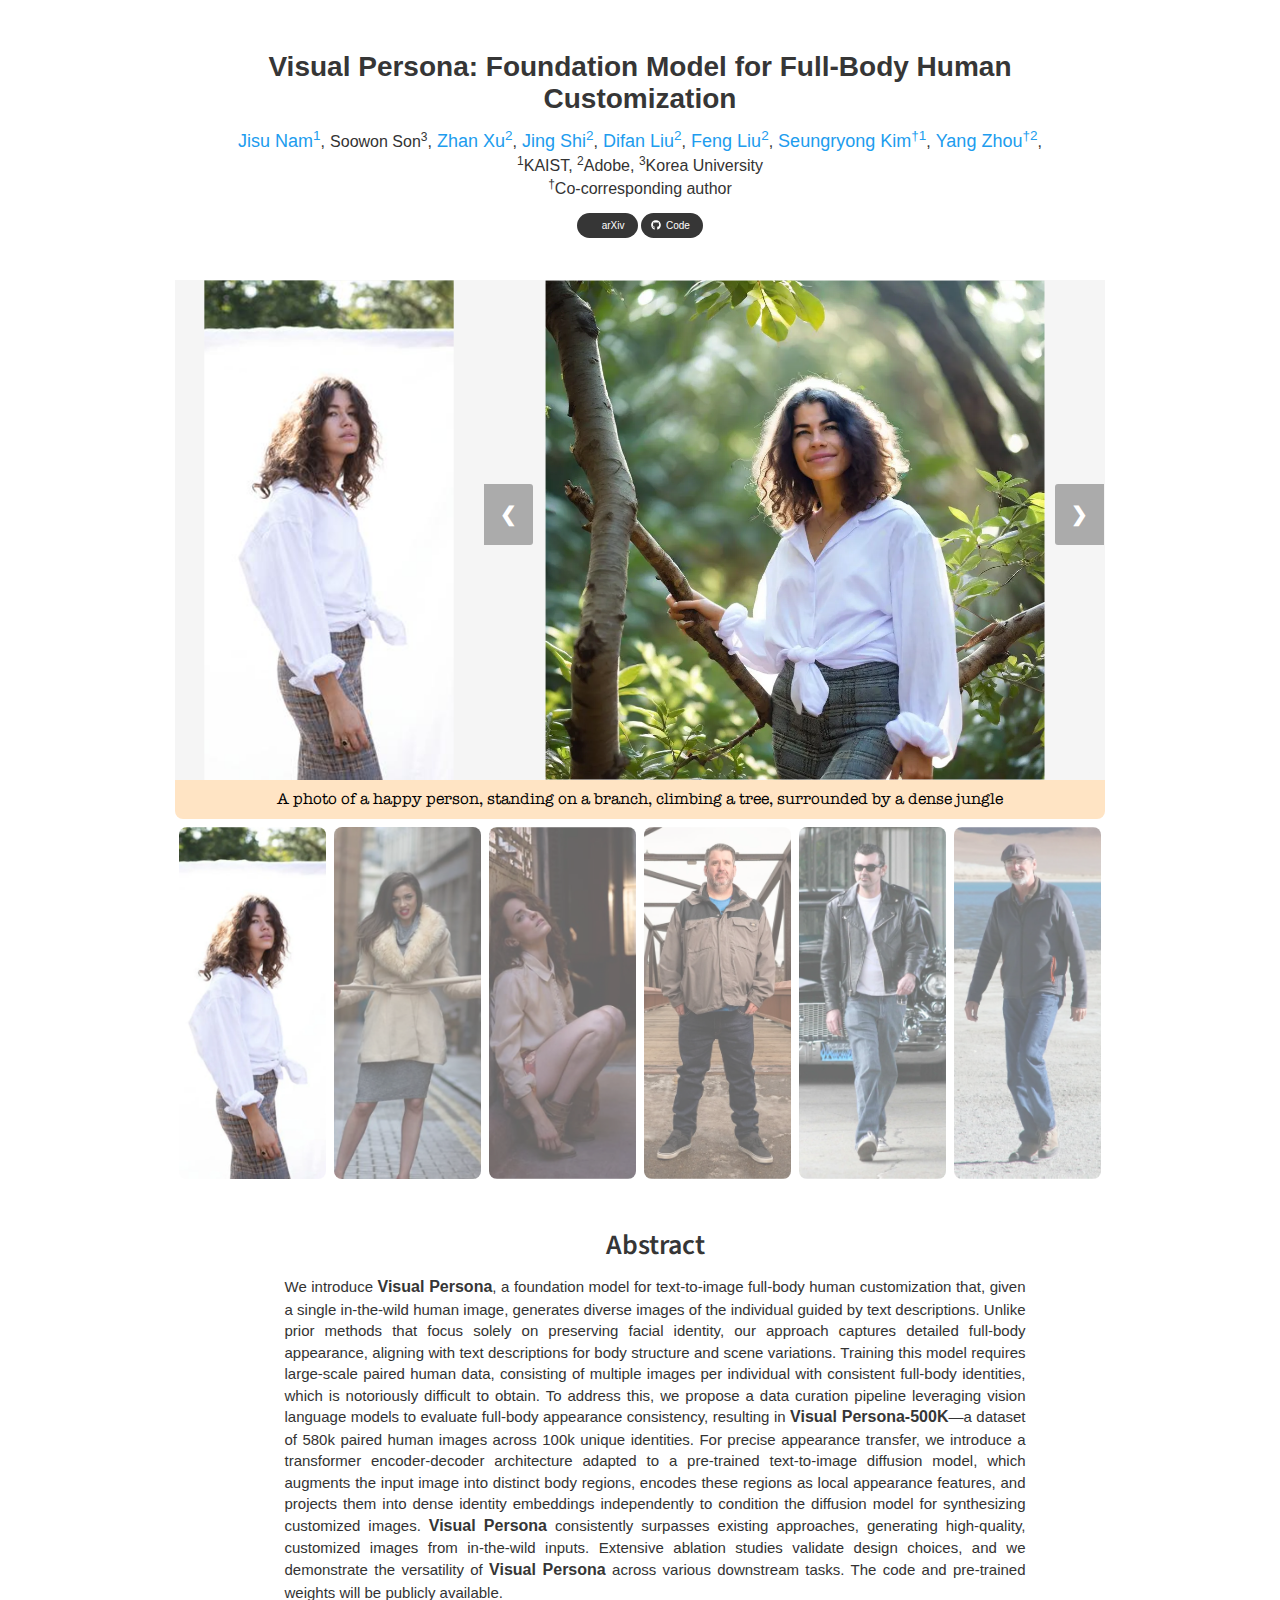
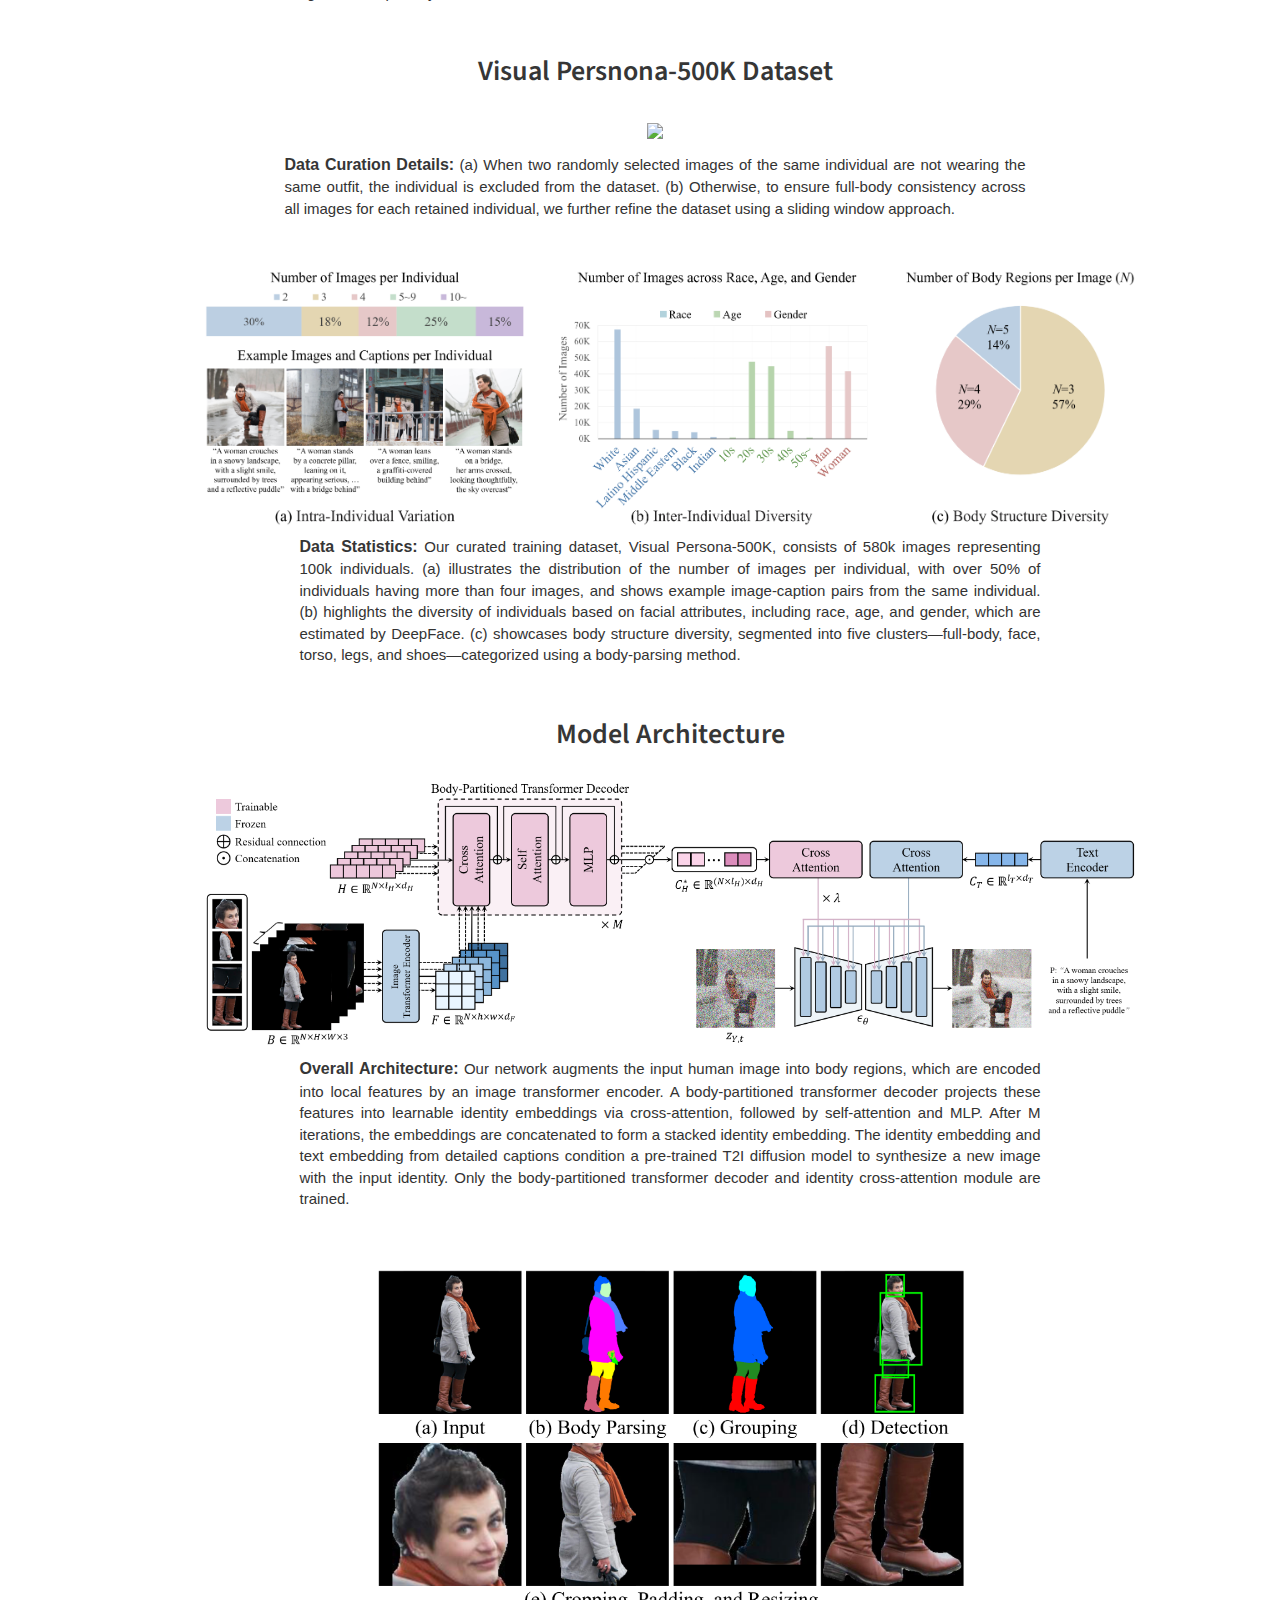
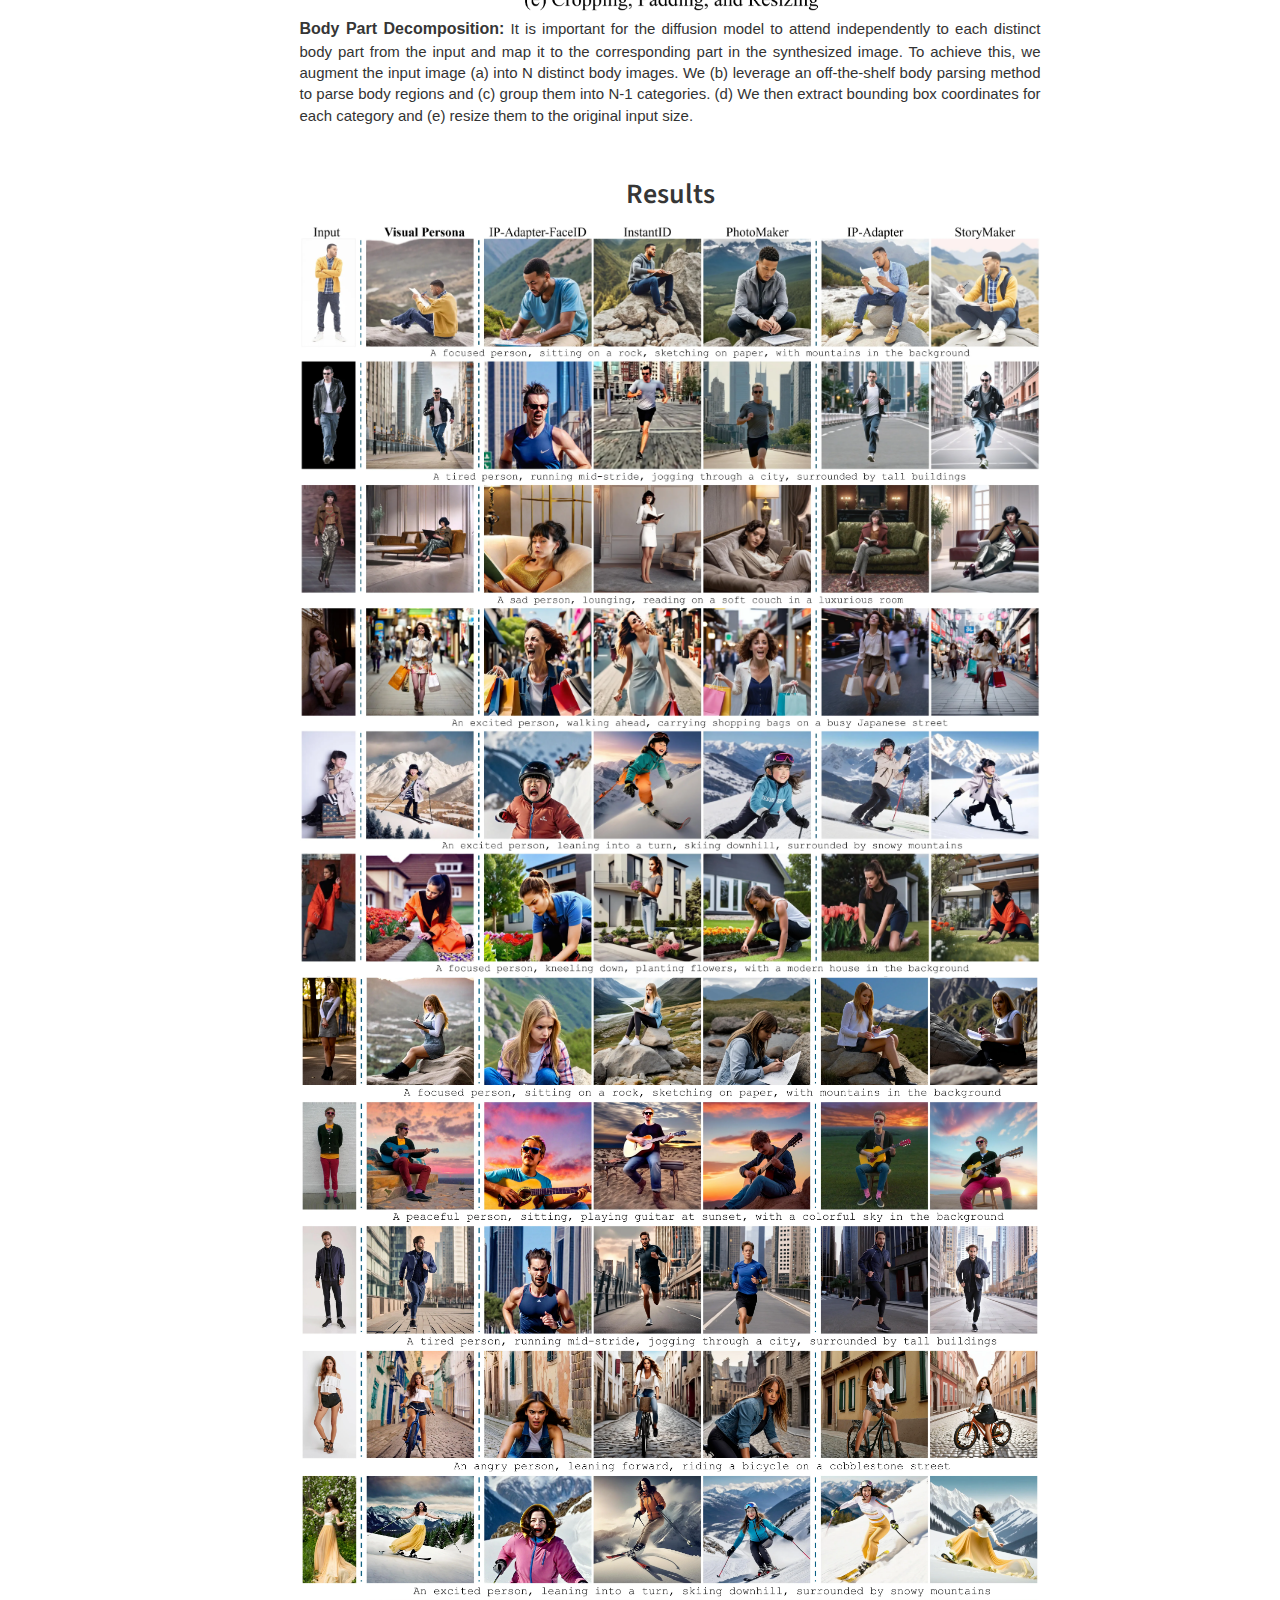
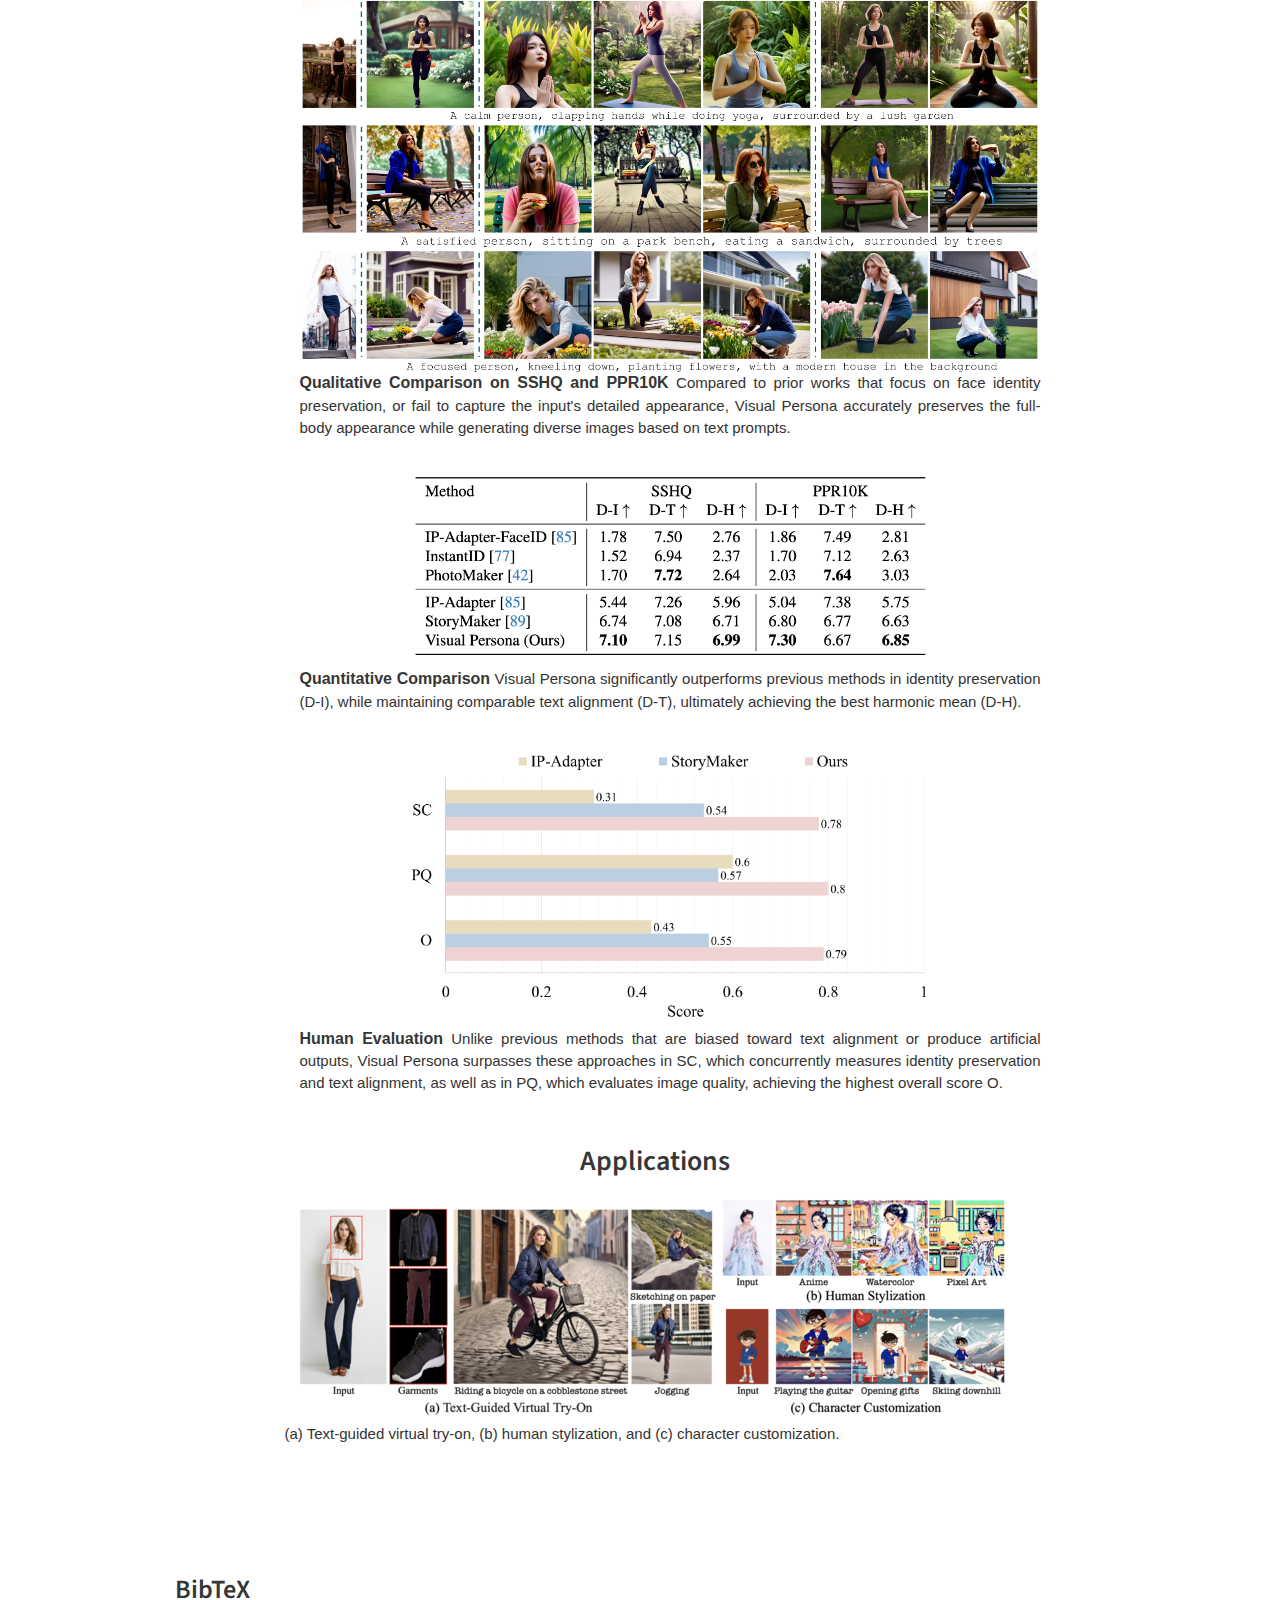
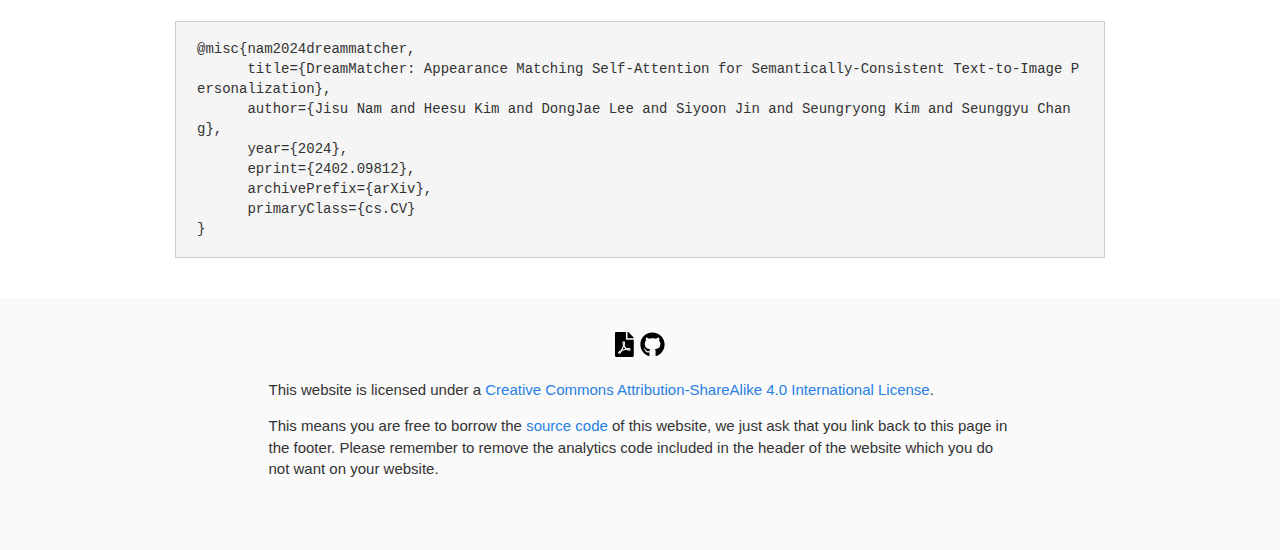
==== index.html @ 051586d8 "change font" ====
<!DOCTYPE html>
<html>
<head>
  <meta charset="utf-8">
  <meta name="description"
        content="DreamMatcher: Appearance Matching Self-Attention
        for Semantically-Consistent Text-to-Image Personalization">
  <meta name="keywords" content="Diffusion, Matching">
  <meta name="viewport" content="width=device-width, initial-scale=1">
  <title>Visual Persona: Foundation Model for Full-Body Human Customization</title>
  <link href="https://fonts.googleapis.com/css?family=Google+Sans|Noto+Sans|Castoro"
        rel="stylesheet">

  <link rel="stylesheet" href="./static/css/bulma.min.css">
  <link rel="stylesheet" href="./static/css/bulma-carousel.min.css">
  <link rel="stylesheet" href="./static/css/bulma-slider.min.css">
  <link rel="stylesheet" href="./static/css/fontawesome.all.min.css">
  <link rel="stylesheet"
        href="https://cdn.jsdelivr.net/gh/jpswalsh/academicons@1/css/academicons.min.css">
  <link rel="stylesheet" href="./static/css/slider.css">
  <link rel="stylesheet" href="./static/css/app.css">
  <link rel="stylesheet" href="./static/css/index.css">
  <link rel="stylesheet" href="./static/css/bootstrap.min.css">
  <link rel="stylesheet" href="./static/css/twentytwenty.css">
  <link rel="icon" href="./static/images/favicon.svg">

  <!-- <script src="https://ajax.googleapis.com/ajax/libs/jquery/3.5.1/jquery.min.js"></script> -->
  <script src="https://code.jquery.com/jquery-3.7.1.min.js"></script>
  <script defer src="./static/js/fontawesome.all.min.js"></script>
  <script src="./static/js/bulma-carousel.min.js"></script>
  <script src="./static/js/bulma-slider.min.js"></script>
  <script src="./static/js/jquery.event.move.js"></script>
  <script src="./static/js/jquery.twentytwenty.js"></script>
  <script src="./static/js/slider.js"></script>
  <script> 
    $(function(){
      $("#includeContent").load("teaser.html"); 
    });
  </script>
</head>
<body>

<!-- <section class="hero"> -->
  <div class="hero-body">
    <div class="container is-max-desktop">
      <div class="columns is-centered">
        <div class="column has-text-centered">
          <h1 class="title publication-title">Visual Persona: Foundation Model for Full-Body Human Customization</h1>
          <div class="publication-authors">
            <span class="author-block">
              <a href="https://nam-jisu.github.io/">Jisu Nam<sup>1</sup></a>,
            </span>
            <span class="author-block">
              Soowon Son<sup>3</sup>,
            </span>
            <span class="author-block">
              <a href="">Zhan Xu<sup>2</sup></a>,
            </span>
            <span class="author-block">
              <a href="">Jing Shi<sup>2</sup></a>,
            </span>
            <span class="author-block">
              <a href="">Difan Liu<sup>2</sup></a>,
            </span>
            <span class="author-block">
              <a href="">Feng Liu<sup>2</sup></a>,
            </span>
            <span class="author-block">
              <a href="https://cvlab.korea.ac.kr/members/faculty">Seungryong Kim<sup>&dagger;1</sup></a>,
            </span>
            <span class="author-block">
              <a href="">Yang Zhou<sup>&dagger;2</sup></a>,
            </span> 
          </div>
          <div class="is-size-5 publication-authors">
            <span class="author-block"><sup>1</sup>KAIST, <sup>2</sup>Adobe, <sup>3</sup>Korea University</span>
          </div>

          <div class="is-size-5 publication-authors">
            <span class="author-block"><sup>&dagger;</sup>Co-corresponding author
          </div>
          
          <!-- <h1 class="title is-4 publication-title">CVPR 2024</h1> -->

          <div class="column has-text-centered">
            <div class="publication-links">
              <span class="link-block">
                <a href="https://arxiv.org/abs/2402.09812"
                   class="external-link button is-normal is-rounded is-dark">
                  <span class="icon">
                      <i class="ai ai-arxiv"></i>
                  </span>
                  <span>arXiv</span>
                </a>
              </span>
            
              <span class="link-block">
                <a href="https://github.com/KU-CVLAB/DreamMatcher"
                   class="external-link button is-normal is-rounded is-dark">
                  <span class="icon">
                      <i class="fab fa-github"></i>
                  </span>
                  <span>Code</span>
                  </a>
              </span>
            </div>
        </div>
      </div>

    </div>
  </div>

<section class="section">
  <div class="container is-max-desktop">
    
    <!-- TEASER SLIDER -->
    <div class="teaser-container">
      <div class="row" style="height: 500px; max-width: 100%; background: #f5f5f5; margin: 0; display: flex">
          
        <div class="col-sm-4" style="height: 100%; border-right: 2px solid #f5f5f5; max-width: 50%">
            <img class="main-image" src="static/images/teaser/ppr10k_1/input.png" alt="Input Image">
        </div>
        
          
        <div class="col-sm-8 teaser">
          <div style="position: relative;">
              <div class="teaser-mySlides teaser-scene-0 outer-container" style="display: none;">
                <img class="main-image" src="static/images/teaser_webp/ppr10k_1/jungle.webp">
              </div>
              <div id="includeContent"></div>
              
          
              <a class="two-prev" data-task-name="teaser">❮</a>
              <a class="two-next" data-task-name="teaser">❯</a>
          
        </div>
      </div>
    </div>
    <div class="caption-container">
        <p id="teaser-caption">pixarstyle, cartoon, a woman in pixar style sitting on a crowded street</p>
    </div>
    <div class="carousel-row">
          
      <div class="carousel-column">
          <img class="teaser-demo cursor" src="static/images/teaser_webp/ppr10k_1/input.webp" data-scene-index="0">
      </div>
  
      <div class="carousel-column">
          <img class="teaser-demo cursor active" src="static/images/teaser_webp/ppr10k_2/input.webp" data-scene-index="1">
      </div>
  
      <div class="carousel-column">
          <img class="teaser-demo cursor" src="static/images/teaser_webp/ppr10k_3/input.webp" data-scene-index="2">
      </div>
  
      <div class="carousel-column">
          <img class="teaser-demo cursor" src="static/images/teaser_webp/sshq_1/input.webp" data-scene-index="3">
      </div>
  
      <div class="carousel-column">
          <img class="teaser-demo cursor" src="static/images/teaser_webp/sshq_2/input.webp" data-scene-index="4">
      </div>

      <div class="carousel-column">
        <img class="teaser-demo cursor" src="static/images/teaser_webp/sshq_3/input.webp" data-scene-index="5">
      </div>
  
    </div>
  </div>
      
  <br>

  <!-- ABSTRACT -->
  <div class="container is-max-desktop">
    <div class="columns is-centered has-text-centered">
      <div class="column is-four-fifths">
        <h2 class="title">Abstract</h2>
        <div class="content has-text-justified">
          <p style="font-size: 15px;">
            We introduce <strong>Visual Persona</strong>, a foundation model for text-to-image full-body human customization that, given a single in-the-wild human image, 
            generates diverse images of the individual guided by text descriptions. Unlike prior methods that focus solely on preserving facial identity, 
            our approach captures detailed full-body appearance, aligning with text descriptions for body structure and scene variations. 
            Training this model requires large-scale paired human data, consisting of multiple images per individual with consistent full-body identities, 
            which is notoriously difficult to obtain. To address this, we propose a data curation pipeline leveraging vision language models to evaluate full-body appearance consistency, 
            resulting in <strong>Visual Persona-500K</strong>—a dataset of 580k paired human images across 100k unique identities. For precise appearance transfer, 
            we introduce a transformer encoder-decoder architecture adapted to a pre-trained text-to-image diffusion model, which augments the input image into distinct body regions, 
            encodes these regions as local appearance features, and projects them into dense identity embeddings independently to condition the diffusion model for synthesizing customized images. 
            <strong>Visual Persona</strong> consistently surpasses existing approaches, generating high-quality, customized images from in-the-wild inputs. 
            Extensive ablation studies validate design choices, and we demonstrate the versatility of <strong>Visual Persona</strong> across various downstream tasks. The code and pre-trained weights will be publicly available.
          </p>
        </div>
      </div>
    </div>
  </div>

    <br>
    <div class="container is-max-desktop">
      <div class="columns is-centered has-text-centered">
        <div class="column is-four-fifths">
          <h2 class="title is-8">Visual Persnona-500K Dataset</h2>
          
          <!-- Replicate the Image and Caption below -->
          <img width="100%" src="static/images/data_pipeline.png" style="margin-top: 20px; margin-bottom: 10px;" display="flex"> <!-- Added margin-top for spacing -->
          <div class="content has-text-justified" style="margin-top: 5px;">
            <p style="font-size: 15px;">
              <strong>Data Curation Details:</strong> (a) When two randomly selected images of the same individual are not wearing the same outfit, 
              the individual is excluded from the dataset. (b) Otherwise, to ensure full-body consistency across all images for each retained individual, we further refine the dataset 
              using a sliding window approach.
            </p>
            <br>
        </div>
      </div>
    </div>

    <div class="container is-max-desktop">
      <!-- First Image and Caption -->
      <img width="100%" src="static/images/data_statistics.png" style="margin-bottom: 5px">
      <div class="columns is-centered has-text-centered">
        <div class="column is-four-fifths">
          <div class="content has-text-justified" style="margin-top: 5px;">
            <p style="font-size: 15px;">
              <strong>Data Statistics:</strong>
              Our curated training dataset, Visual Persona-500K, consists of 580k images representing 100k individuals. 
              (a) illustrates the distribution of the number of images per individual, with over 50% of individuals having more than four images, and shows example image-caption pairs from the same individual. 
              (b) highlights the diversity of individuals based on facial attributes, including race, age, and gender, which are estimated by DeepFace. 
              (c) showcases body structure diversity, segmented into five clusters—full-body, face, torso, legs, and shoes—categorized using a body-parsing method.
            </p>
          </div>
        </div>
      </div>
      
      
    </div>
    <br>    
    <div class="container is-max-desktop">
      
      <div class="columns is-centered has-text-centered">
        <div class="column is-four-fifths">
          <h2 class="title is-8">Model Architecture</h2>
        </div>
      </div>
    </div>

    <div class="container is-max-desktop">
      <img width="100%" src="static/images/main_architecture.png" style="margin-top: 20px; margin-bottom: 10px;"> <br>

      <div class="columns is-centered has-text-centered">
        <div class="column is-four-fifths">
          <div style="display: flex; justify-content: center; text-align: center; margin-bottom: 5px;">
            
            <div class="content has-text-justified">
              <p style="font-size: 15px;">
                <strong>Overall Architecture:</strong> Our network augments the input human image into body regions, which are encoded into local features by an image transformer encoder. 
                A body-partitioned transformer decoder projects these features into learnable identity embeddings via cross-attention, followed by self-attention and MLP. 
                After M iterations, the embeddings are concatenated to form a stacked identity embedding. 
                The identity embedding and text embedding from detailed captions condition a pre-trained T2I diffusion model to synthesize a new image with the input identity. 
                Only the body-partitioned transformer decoder and identity cross-attention module are trained.
              </p>
            </div>
          </div>
          <br>
          <img width="80%" src="static/images/body_part.png" style="margin-top: 20px;"> <!-- Added margin-top for spacing -->
          <div class="content has-text-justified" style="margin-top: 5px;">
            <p style="font-size: 15px;">
              <strong>Body Part Decomposition:</strong>
              It is important for the diffusion model to attend independently to each distinct body part from the input and map it to the corresponding part in the synthesized image. 
              To achieve this, we augment the input image (a) into N distinct body images. 
              We (b) leverage an off-the-shelf body parsing method to parse body regions and (c) group them into N-1 categories. 
              (d) We then extract bounding box coordinates for each category and (e) resize them to the original input size.
            </p>
          </div>
        </div>
      </div>
    </div>
        
    <br>

    
    <div class="container is-max-desktop">
      <div class="columns is-centered has-text-centered">
        <div class="column is-four-fifths">
          <h2 class="title is-8">Results</h2>
          
          <img style="max-width: 100%;" src="static/images/main_qual_1.webp">
          <img style="max-width: 100%; margin-top: -11px;" src="static/images/main_qual_2.webp">
          <div class="content has-text-justified">
            <p style="font-size: 15px;">
              <strong>Qualitative Comparison on SSHQ and PPR10K</strong> Compared to prior works that focus on face identity preservation, or fail to capture the input's detailed appearance, 
              Visual Persona accurately preserves the full-body appearance while generating diverse images based on text prompts.
            </p>
          </div>
          <br>
          <img style="max-width: 70%; margin-bottom: 10px;" src="static/images/quan_table.png">
          <div class="content has-text-justified">
            <p style="font-size: 15px;">
              <strong>Quantitative Comparison</strong> Visual Persona significantly outperforms previous methods in identity preservation (D-I), 
              while maintaining comparable text alignment (D-T), ultimately achieving the best harmonic mean (D-H).
            </p>
          </div>
          
          <br>
          <img style="max-width: 70%; margin-bottom: 10px;" src="static/images/human_evaluation.png">
          <div class="content has-text-justified">
            <p style="font-size: 15px;">
              <strong>Human Evaluation</strong> Unlike previous methods that are biased toward text alignment or produce artificial outputs, 
              Visual Persona surpasses these approaches in SC, which concurrently measures identity preservation and text alignment, as well as in PQ, which evaluates image quality, 
              achieving the highest overall score O.
            </p>
          </div>
          
        </div>
      </div>
      </div>
    </div>
    
    <br>
    <div class="container is-max-desktop">
      <div class="columns is-centered has-text-centered">
        <div class="column is-four-fifths">
          <h2 class="title is-8">Applications</h2>
          <img style="max-width: 100%;" src="static/images/application.png">
          <div class="content has-text-justified">
            <p style="font-size: 15px;">
            (a) Text-guided virtual try-on, (b) human stylization, and (c) character customization.</p>
          </div>
        </div>
      </div>
      </div>
    </div>
    </div>
  </div>
</section>

      </p>
      </div>
        </p>
      </div>
    </div>
  </div>
</div>
</div>
</section>

<section class="section" id="BibTeX">
  <div class="container is-max-desktop content">
    <h2 class="title">BibTeX</h2>
    <pre><code>@misc{nam2024dreammatcher,
      title={DreamMatcher: Appearance Matching Self-Attention for Semantically-Consistent Text-to-Image Personalization}, 
      author={Jisu Nam and Heesu Kim and DongJae Lee and Siyoon Jin and Seungryong Kim and Seunggyu Chang},
      year={2024},
      eprint={2402.09812},
      archivePrefix={arXiv},
      primaryClass={cs.CV}
}
</code></pre>
  </div>
</section>

<footer class="footer">
  <div class="container">
    <div class="content has-text-centered">
      <a class="icon-link"
         href="https://arxiv.org/list/cs/new">
        <i class="fas fa-file-pdf"></i>
      </a>
      <a class="icon-link" href="https://github.com/KU-CVLAB/DreamMatcher" class="external-link" disabled>
        <i class="fab fa-github"></i>
      </a>
    </div>
    <div class="columns is-centered">
      <div class="column is-8">
        <div class="content">
          <p>
            This website is licensed under a <a rel="license"
                                                href="http://creativecommons.org/licenses/by-sa/4.0/">Creative
            Commons Attribution-ShareAlike 4.0 International License</a>.
          </p>
          <p>
            This means you are free to borrow the <a
              href="https://ku-cvlab.github.io/DreamMatcher/">source code</a> of this website,
            we just ask that you link back to this page in the footer.
            Please remember to remove the analytics code included in the header of the website which
            you do not want on your website.
          </p>
        </div>
      </div>
    </div>
  </div>
</footer>

</body>
</html>
---- static/css/slider.css ----
.slider-wrapper {
    margin: 1rem;
    position: relative;
    overflow: hidden;
}
   
.slides-container {
    width: 100%;
    display: flex;
    list-style: none;
    margin: 0;
    padding: 0;
    overflow: scroll;
    scroll-behavior: smooth;
}
   
.slide {
    width: 100%;
    height: 100%;
    flex: 1 0 100%;
    margin: auto;
}

.slide > img {
    width: 100%;
}

.slides-container {
    scrollbar-width: none; /* Firefox */
    -ms-overflow-style: none;  /* Internet Explorer 10+ */
}
 
/* WebKit */
.slides-container::-webkit-scrollbar { 
    width: 0;
    height: 0;
}

.slide-arrow {
    position: absolute;
    display: flex;
    top: 0;
    bottom: 0;
    margin: auto;
    height: 4rem;
    background-color: white;
    border: none;
    width: 2rem;
    font-size: 3rem;
    padding: 0;
    cursor: pointer;
    opacity: 0.5;
    transition: opacity 100ms;
    z-index: 999;
}

.slide-arrow:hover,
.slide-arrow:focus {
    opacity: 1;
}
   
.slide-arrow-prev {
    left: 0;
    padding-left: 0.25rem;
    border-radius: 0 2rem 2rem 0;
}
   
.slide-arrow-next {
    right: 0;
    padding-left: 0.75rem;
    border-radius: 2rem 0 0 2rem;
}

.two-videos video {
    width: calc(50% - 1rem);
}

.two-videos img {
    width: calc(50% - 1rem);
}

.three-videos video {
    width: calc(33.3% - 1rem);
}
---- static/css/app.css ----
/* latin-ext */
@font-face {
  font-family: 'Lato';
  font-style: italic;
  font-weight: 400;
  src: local('Lato Italic'), local('Lato-Italic'), url(https://fonts.gstatic.com/s/lato/v15/S6u8w4BMUTPHjxsAUi-qNiXg7eU0.woff2) format('woff2');
  unicode-range: U+0100-024F, U+0259, U+1E00-1EFF, U+2020, U+20A0-20AB, U+20AD-20CF, U+2113, U+2C60-2C7F, U+A720-A7FF;
}
/* latin */
@font-face {
  font-family: 'Lato';
  font-style: italic;
  font-weight: 400;
  src: local('Lato Italic'), local('Lato-Italic'), url(https://fonts.gstatic.com/s/lato/v15/S6u8w4BMUTPHjxsAXC-qNiXg7Q.woff2) format('woff2');
  unicode-range: U+0000-00FF, U+0131, U+0152-0153, U+02BB-02BC, U+02C6, U+02DA, U+02DC, U+2000-206F, U+2074, U+20AC, U+2122, U+2191, U+2193, U+2212, U+2215, U+FEFF, U+FFFD;
}
/* latin-ext */
@font-face {
  font-family: 'Lato';
  font-style: italic;
  font-weight: 700;
  src: local('Lato Bold Italic'), local('Lato-BoldItalic'), url(https://fonts.gstatic.com/s/lato/v15/S6u_w4BMUTPHjxsI5wq_FQftx9897sxZ.woff2) format('woff2');
  unicode-range: U+0100-024F, U+0259, U+1E00-1EFF, U+2020, U+20A0-20AB, U+20AD-20CF, U+2113, U+2C60-2C7F, U+A720-A7FF;
}
/* latin */
@font-face {
  font-family: 'Lato';
  font-style: italic;
  font-weight: 700;
  src: local('Lato Bold Italic'), local('Lato-BoldItalic'), url(https://fonts.gstatic.com/s/lato/v15/S6u_w4BMUTPHjxsI5wq_Gwftx9897g.woff2) format('woff2');
  unicode-range: U+0000-00FF, U+0131, U+0152-0153, U+02BB-02BC, U+02C6, U+02DA, U+02DC, U+2000-206F, U+2074, U+20AC, U+2122, U+2191, U+2193, U+2212, U+2215, U+FEFF, U+FFFD;
}
/* latin-ext */
@font-face {
  font-family: 'Lato';
  font-style: normal;
  font-weight: 400;
  src: local('Lato Regular'), local('Lato-Regular'), url(https://fonts.gstatic.com/s/lato/v15/S6uyw4BMUTPHjxAwXiWtFCfQ7A.woff2) format('woff2');
  unicode-range: U+0100-024F, U+0259, U+1E00-1EFF, U+2020, U+20A0-20AB, U+20AD-20CF, U+2113, U+2C60-2C7F, U+A720-A7FF;
}
/* latin */
@font-face {
  font-family: 'Lato';
  font-style: normal;
  font-weight: 400;
  src: local('Lato Regular'), local('Lato-Regular'), url(https://fonts.gstatic.com/s/lato/v15/S6uyw4BMUTPHjx4wXiWtFCc.woff2) format('woff2');
  unicode-range: U+0000-00FF, U+0131, U+0152-0153, U+02BB-02BC, U+02C6, U+02DA, U+02DC, U+2000-206F, U+2074, U+20AC, U+2122, U+2191, U+2193, U+2212, U+2215, U+FEFF, U+FFFD;
}
/* latin-ext */
@font-face {
  font-family: 'Lato';
  font-style: normal;
  font-weight: 700;
  src: local('Lato Bold'), local('Lato-Bold'), url(https://fonts.gstatic.com/s/lato/v15/S6u9w4BMUTPHh6UVSwaPGQ3q5d0N7w.woff2) format('woff2');
  unicode-range: U+0100-024F, U+0259, U+1E00-1EFF, U+2020, U+20A0-20AB, U+20AD-20CF, U+2113, U+2C60-2C7F, U+A720-A7FF;
}
/* latin */
@font-face {
  font-family: 'Lato';
  font-style: normal;
  font-weight: 700;
  src: local('Lato Bold'), local('Lato-Bold'), url(https://fonts.gstatic.com/s/lato/v15/S6u9w4BMUTPHh6UVSwiPGQ3q5d0.woff2) format('woff2');
  unicode-range: U+0000-00FF, U+0131, U+0152-0153, U+02BB-02BC, U+02C6, U+02DA, U+02DC, U+2000-206F, U+2074, U+20AC, U+2122, U+2191, U+2193, U+2212, U+2215, U+FEFF, U+FFFD;
}

/** Generated by FG **/
@font-face {
	font-family: 'Typewriter';
	src: url('fonts/american_typewriter.eot');
	src: local('☺'), url('fonts/american_typewriter.woff') format('woff'), url('fonts/american_typewriter.ttf') format('truetype'), url('fonts/american_typewriter.svg') format('svg');
	font-weight: normal;
	font-style: normal;
}

a {
  color: #1772d0;
  text-decoration: none;
}

a:focus,
a:hover {
  color: #f09228;
  text-decoration: none;
}

body,
td,
th,
tr,
p,
a {
  font-family: 'Lato', Verdana, Helvetica, sans-serif;
  font-size: 15px
}

strong {
  font-family: 'Lato', Verdana, Helvetica, sans-serif;
  font-size: 16px;
}

heading {
  font-family: 'Lato', Verdana, Helvetica, sans-serif;
  font-size: 22px;
}

papertitle {
  font-family: 'Lato', Verdana, Helvetica, sans-serif;
  font-size: 14px;
  font-weight: 700
}

name {
  font-family: 'Lato', Verdana, Helvetica, sans-serif;
  font-size: 32px;
}

.one {
  width: 160px;
  height: 160px;
  position: relative;
}

.two {
  width: 160px;
  height: 160px;
  position: absolute;
  transition: opacity .2s ease-in-out;
  -moz-transition: opacity .2s ease-in-out;
  -webkit-transition: opacity .2s ease-in-out;
}

.fade {
  transition: opacity .2s ease-in-out;
  -moz-transition: opacity .2s ease-in-out;
  -webkit-transition: opacity .2s ease-in-out;
}

span.highlight {
  background-color: #ffffd0;
}

.CodeMirror {
    font-size: .8em;
    height: auto;
}

.CodeMirror-scroll {
    overflow-y: hidden;
    overflow-x: auto;
}

#header_img {
    margin-top: 2em;
    margin-bottom: 1em;
}

.list-inline {
	list-style: none;
	margin-left: -0.5em;
	margin-right: -0.5em;
	padding-left: 0;
}

.list-inline > li {
	display: inline-block;
	margin-left: 0.5em;
	margin-right: 0.5em;
}

/* Carousel Container */
.carousel-container {
  width: 100%;
  max-width: 800px;
  margin: 0 auto;
  padding: 20px 0;
}

/* Main Image Container */
.main-image-container {
  position: relative;
  width: 100%;
  height: 500px;
  background: #f5f5f5;
  margin-bottom: 20px;
  display: flex;
  align-items: center;
  justify-content: center;
  overflow: hidden;
  border-radius: 8px;
}

.main-image {
  width: 100%;
  height: 100%;
  object-fit: contain;
  transition: opacity 0.3s ease;
}

/* Navigation Buttons for Main Image */
.nav-button {
  position: absolute;
  top: 50%;
  transform: translateY(-50%);
  width: 40px;
  height: 40px;
  background: rgba(0, 0, 0, 0.5);
  border: none;
  border-radius: 50%;
  color: white;
  font-size: 20px;
  cursor: pointer;
  z-index: 2;
  transition: all 0.2s ease;
}

.nav-button:hover {
  background: rgba(0, 0, 0, 0.8);
}

.nav-button.prev {
  left: 20px;
}

.nav-button.next {
  right: 20px;
}

.nav-button:disabled {
  opacity: 0.3;
  cursor: not-allowed;
}

/* Loading Overlay */
.loading-overlay {
  position: absolute;
  top: 0;
  left: 0;
  right: 0;
  bottom: 0;
  background: rgba(255, 255, 255, 0.9);
  display: none;
  justify-content: center;
  align-items: center;
  font-size: 1.2em;
  color: #333;
}

/* Thumbnails Strip */
.thumbnail-strip {
  position: relative;
  padding: 0 40px;
  margin-bottom: 20px;
}

.thumbnail-scroll {
  display: flex;
  overflow-x: auto;
  scroll-behavior: smooth;
  gap: 10px;
  padding: 10px 0;
  scrollbar-width: none; /* Firefox */
  -ms-overflow-style: none; /* IE and Edge */
}

.thumbnail-scroll::-webkit-scrollbar {
  display: none; /* Chrome, Safari, Opera */
}

/* Thumbnails */
.thumbnail {
  flex: 0 0 100px;
  height: 100px;
  border-radius: 8px;
  overflow: hidden;
  cursor: pointer;
  border: 3px solid transparent;
  transition: all 0.2s ease;
}

.thumbnail img {
  width: 100%;
  height: 100%;
  object-fit: cover;
}

.thumbnail:hover {
  transform: translateY(-2px);
}

.thumbnail.active {
  border-color: #2780e3;
}

/* Scroll Buttons for Thumbnails */
.scroll-button {
  position: absolute;
  top: 50%;
  transform: translateY(-50%);
  width: 30px;
  height: 30px;
  background: rgba(0, 0, 0, 0.5);
  border: none;
  border-radius: 50%;
  color: white;
  font-size: 16px;
  cursor: pointer;
  z-index: 2;
}

.scroll-button.left {
  left: 0;
}

.scroll-button.right {
  right: 0;
}

.scroll-button:hover {
  background: rgba(0, 0, 0, 0.8);
}

/* Tab styling */
.nav-tabs {
  border-bottom: 2px solid #337ab7;
  margin-bottom: 20px;
}

.nav-tabs > li > a {
  color: #337ab7;
  font-weight: 500;
  padding: 12px 25px;
  border-radius: 4px 4px 0 0;
  transition: all 0.3s ease;
}

.nav-tabs > li.active > a,
.nav-tabs > li.active > a:hover,
.nav-tabs > li.active > a:focus {
  color: #ffffff;
  background-color: #337ab7;
  border: 1px solid #337ab7;
  border-bottom-color: transparent;
}

/* Tab styling */
.nav-tabs > li > a:hover {
  background-color: #e8f0f8;
  border-color: #e8f0f8;
  color: #337ab7;
}

/* Tab content area */
.tab-content {
  padding: 20px 0;
}

.tab-pane {
  transition: opacity 0.3s ease-in-out;
}

/* Sliders */
* {
  box-sizing: border-box;
}

img {
  vertical-align: middle;
  /* width: 100%; */
}

.outer-container {
  position: relative;
  width: 100%;
  height: 500px;
  background: #f5f5f5;
  /* margin-bottom: 20px; */
  display: flex;
  align-items: center;
  justify-content: center;
  overflow: hidden;
  border-radius: 8px;
}

[class*="-mySlides"] {
  display: none;
  animation: fade 1s ease;
}

[id*="-caption"] {
  margin-top: 6px;
  margin-bottom: 6px;
  font-size: 16px;
  font-family: 'Typewriter';
}

.cursor {
  cursor: pointer;
}

.prev, .next {
  cursor: pointer;
  position: absolute;
  top: 40%;
  width: auto;
  padding: 16px;
  margin-top: -50px;
  color: white;
  font-weight: bold;
  font-size: 20px;
  border-radius: 0 3px 3px 0;
  user-select: none;
  background-color: rgba(0, 0, 0, 0.5);
}

.two-prev, .two-next {
  cursor: pointer;
  position: absolute;
  top: 50%;
  width: auto;
  padding: 16px;
  margin-top: -46px;
  color: white;
  font-weight: bold;
  font-size: 20px;
  border-radius: 0 3px 3px 0;
  user-select: none;
  background-color: rgba(0, 0, 0, 0.3);
}

.next {
  right: 16px;
  border-radius: 3px 0 0 3px;
}

.two-prev {
  left: -16px;
}

.two-next {
  right: -14px;
  border-radius: 3px 0 0 3px;
}

.prev:hover, .next:hover {
  background-color: rgba(0, 0, 0, 0.8);
}

.numbertext {
  color: #f2f2f2;
  font-size: 12px;
  padding: 8px 12px;
  position: absolute;
  top: 0;
}

.caption-container {
  border-radius: 0 0 8px 8px;
  text-align: center;
  background-color: bisque;
  padding: 2px 16px;
  color: black;
}

.carousel-row {
  display: flex;
  justify-content: center;
  flex-wrap: wrap;
  margin: 4px auto;
}

.carousel-column {
  width: 16.66%;
  padding: 4px;
  height: 360px; /* Set fixed height to maintain square */
  overflow: hidden; /* Hide overflowing parts of the image */
  display: flex;
  justify-content: center;
  align-items: center;
}

.carousel-column img {
  width: 100%;
  height: 100%;
  object-fit: cover; /* Ensure image covers the square area */
  border-radius: 8px; /* Optional rounded corners */
}

[class*="-demo"] {
  opacity: 0.6;
}

.active, [class*="-demo"]:hover {
  opacity: 1;
}

@keyframes fade {
  from { opacity: 0; }
  to { opacity: 1; }
}

@keyframes slideIn {
  from { transform: translateX(100%); }
  to { transform: translateX(0); }
}

@keyframes slideOut {
  from { transform: translateX(0); }
  to { transform: translateX(-100%); }
}
---- static/css/index.css ----
body {
  font-family: 'Noto Sans', sans-serif;
}


.footer .icon-link {
    font-size: 25px;
    color: #000;
}

.link-block a {
    margin-top: 5px;
    margin-bottom: 5px;
}

.dnerf {
  font-variant: small-caps;
}


.teaser .hero-body {
  padding-top: 0;
  padding-bottom: 3rem;
}

.teaser {
  font-family: 'Google Sans', sans-serif;
}


.title {
  font-size: 28px;
  font-weight: 600
}

.publication-banner {
  max-height: parent;

}

.publication-banner video {
  position: relative;
  left: auto;
  top: auto;
  transform: none;
  object-fit: fit;
}

.publication-header .hero-body {
}

.publication-title {
    font-family: 'Google Sans', sans-serif;
    font-size: 28px;
    font-weight: 700
}

.publication-authors,
.publication-authors a {
    font-family: 'Google Sans', sans-serif;
    font-size: 18px;
}

.publication-authors span {
  font-family: 'Google Sans', sans-serif;
  font-size: 16px;
}
/* 
.link-block > .button {
  hieh
} */

.small-image {
  width: 40%;
}
.publication-venue {
    color: #555;
    width: fit-content;
    font-weight: bold;
}

.publication-awards {
    color: #ff3860;
    width: fit-content;
    font-weight: bolder;
}

.publication-authors a {
   color: hsl(204, 86%, 53%) !important;
}

.publication-authors a:hover {
    text-decoration: underline;
}

.author-block {
  display: inline-block;
}

.publication-banner img {
}

.publication-authors {
  /*color: #4286f4;*/
}

.publication-video {
    position: relative;
    width: 100%;
    height: 0;
    padding-bottom: 56.25%;

    overflow: hidden;
    border-radius: 10px !important;
}

.publication-video iframe {
    position: absolute;
    top: 0;
    left: 0;
    width: 100%;
    height: 100%;
}

.publication-body img {
}

.results-carousel {
  overflow: hidden;
}

.results-carousel .item {
  margin: 5px;
  overflow: hidden;
  border: 1px solid #bbb;
  border-radius: 10px;
  padding: 0;
  font-size: 0;
}

.results-carousel video {
  margin: 0;
}


.interpolation-panel {
  background: #f5f5f5;
  border-radius: 10px;
}

.interpolation-panel .interpolation-image {
  width: 100%;
  border-radius: 5px;
}

.interpolation-video-column {
}

.interpolation-panel .slider {
  margin: 0 !important;
}

.interpolation-panel .slider {
  margin: 0 !important;
}

#interpolation-image-wrapper {
  width: 100%;
}
#interpolation-image-wrapper img {
  border-radius: 5px;
}
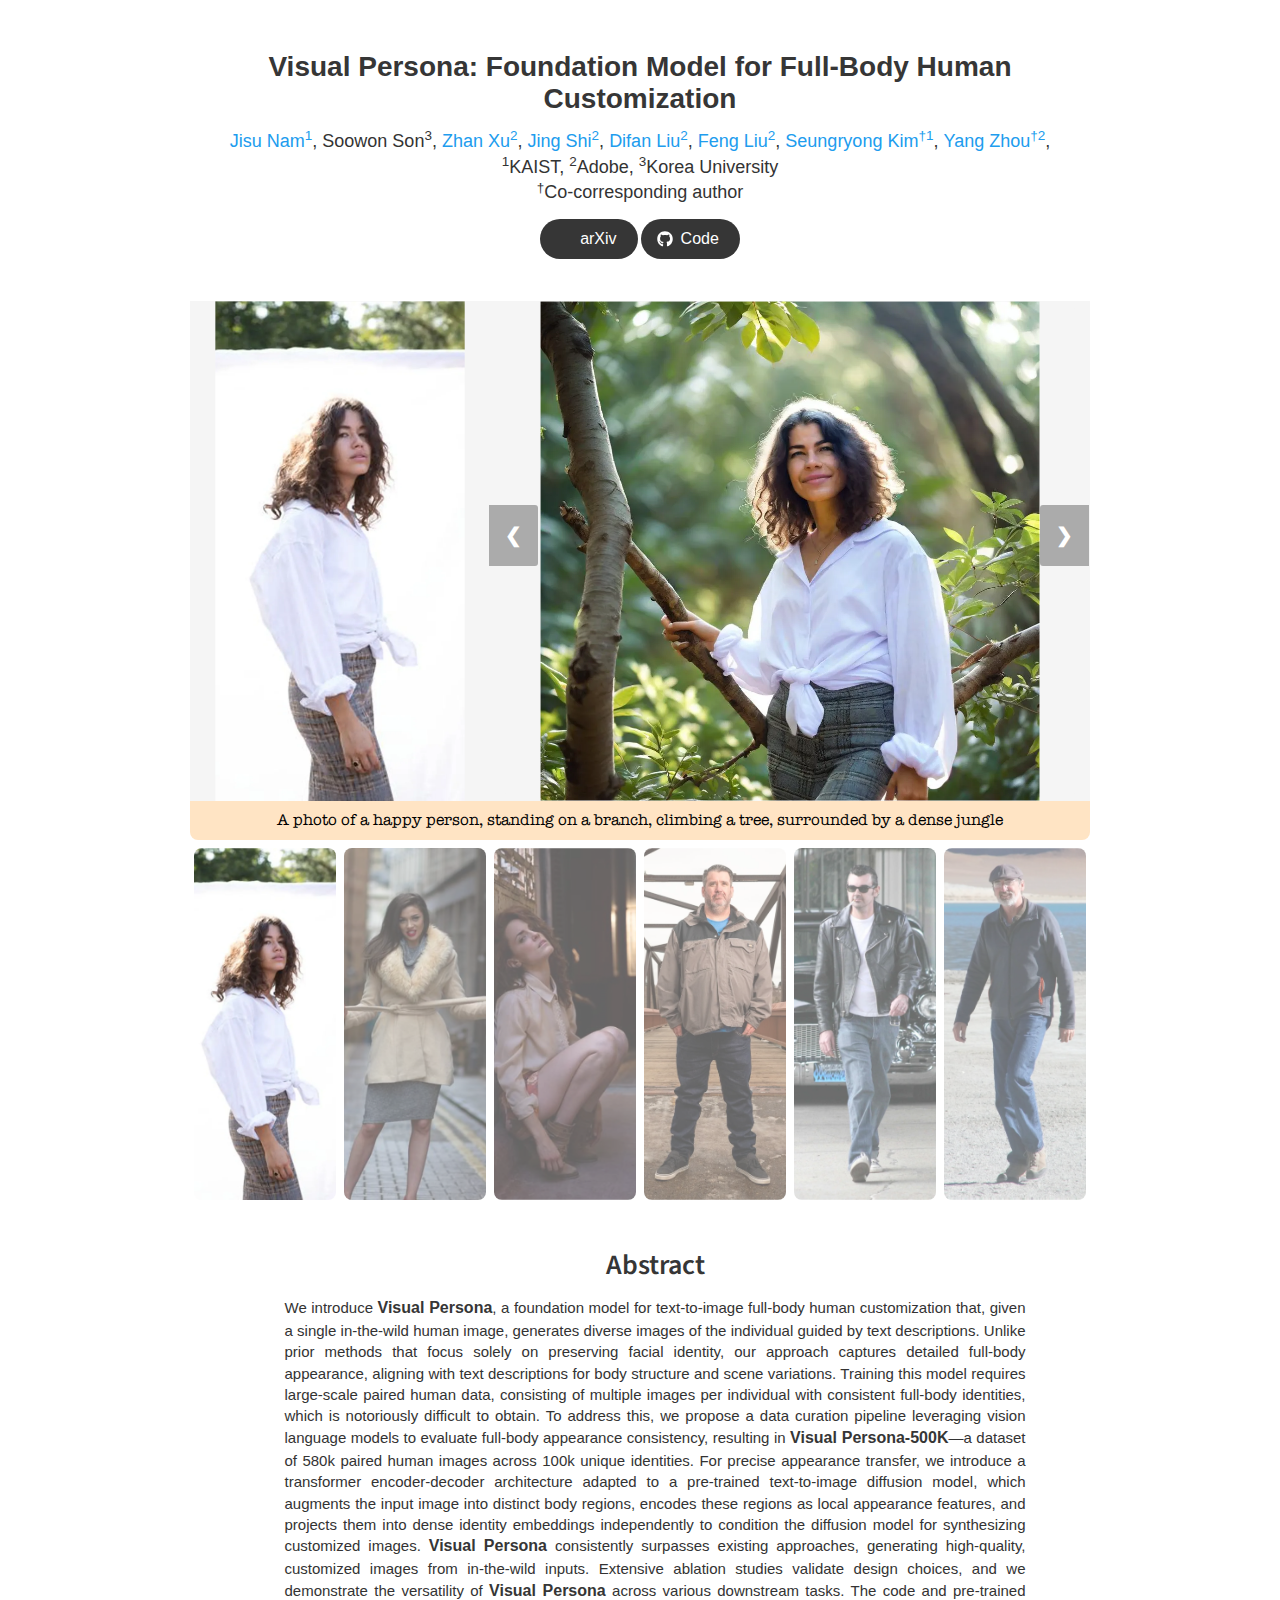
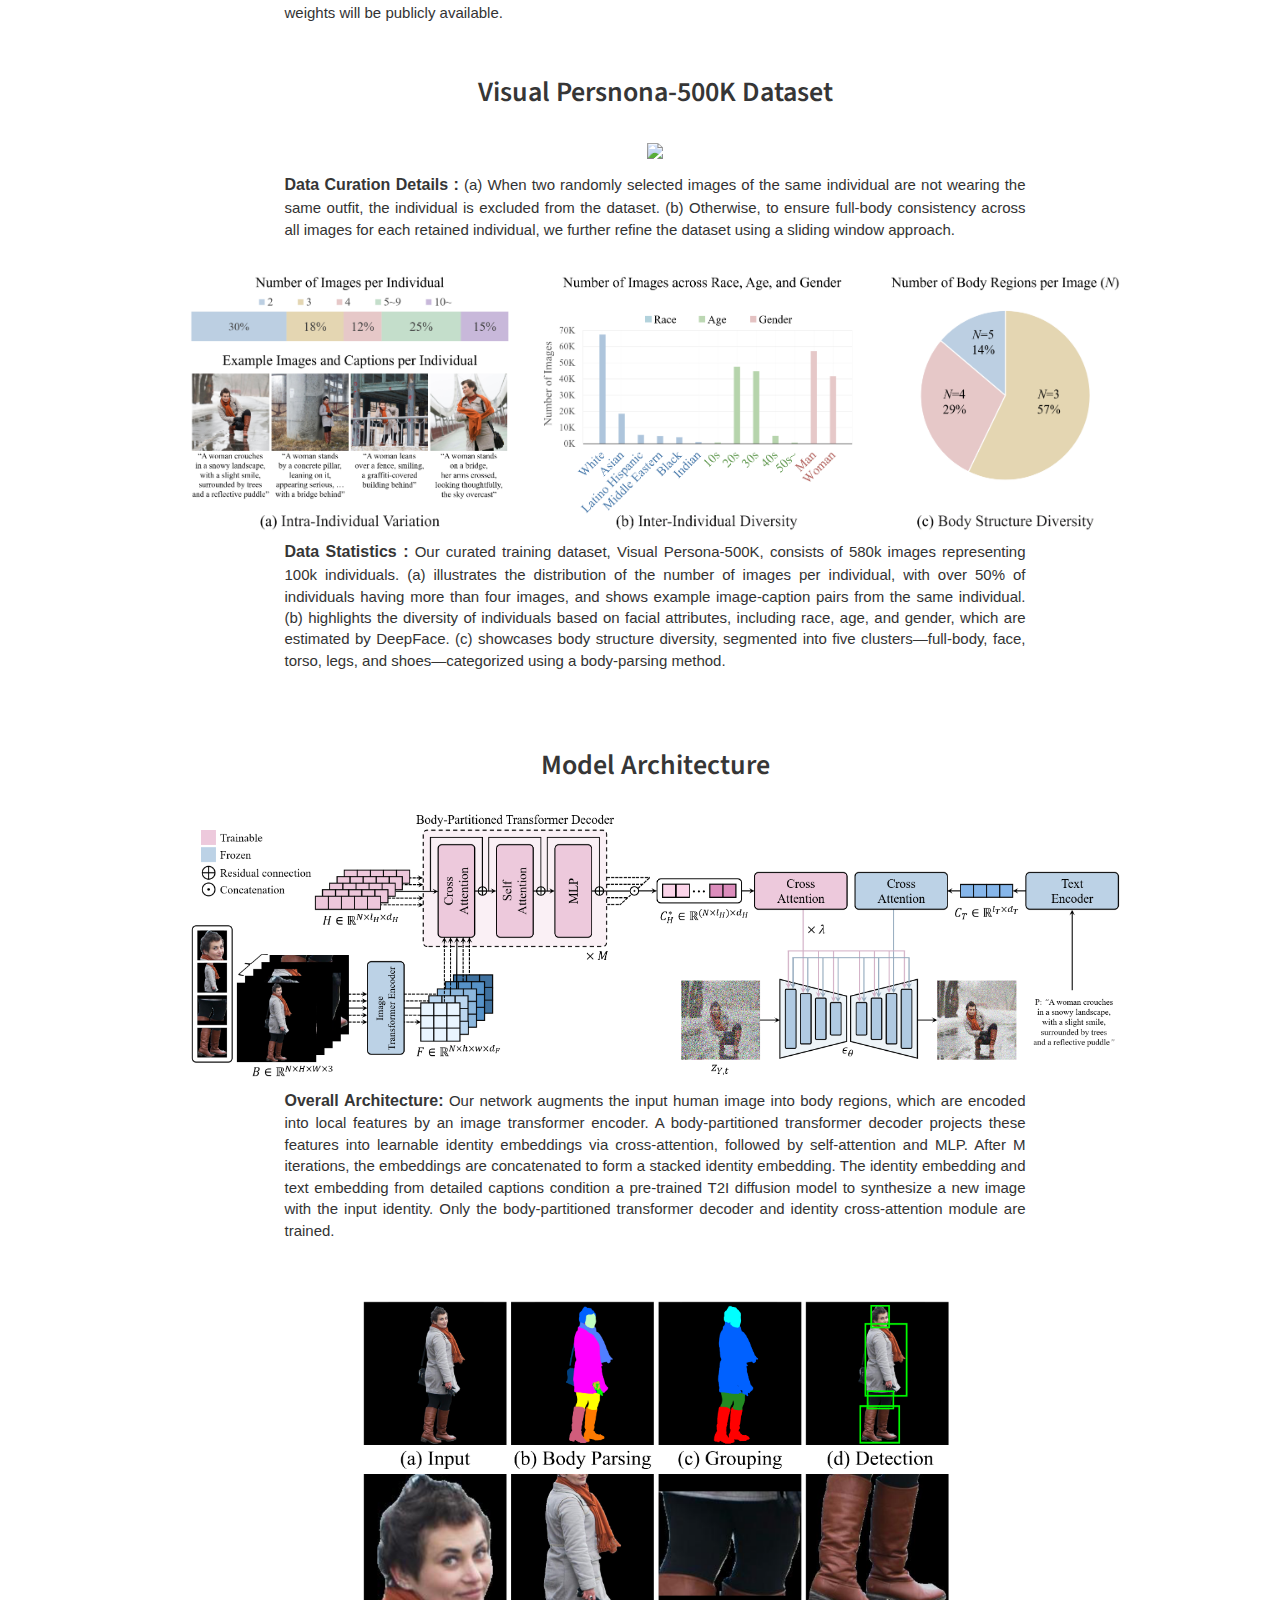
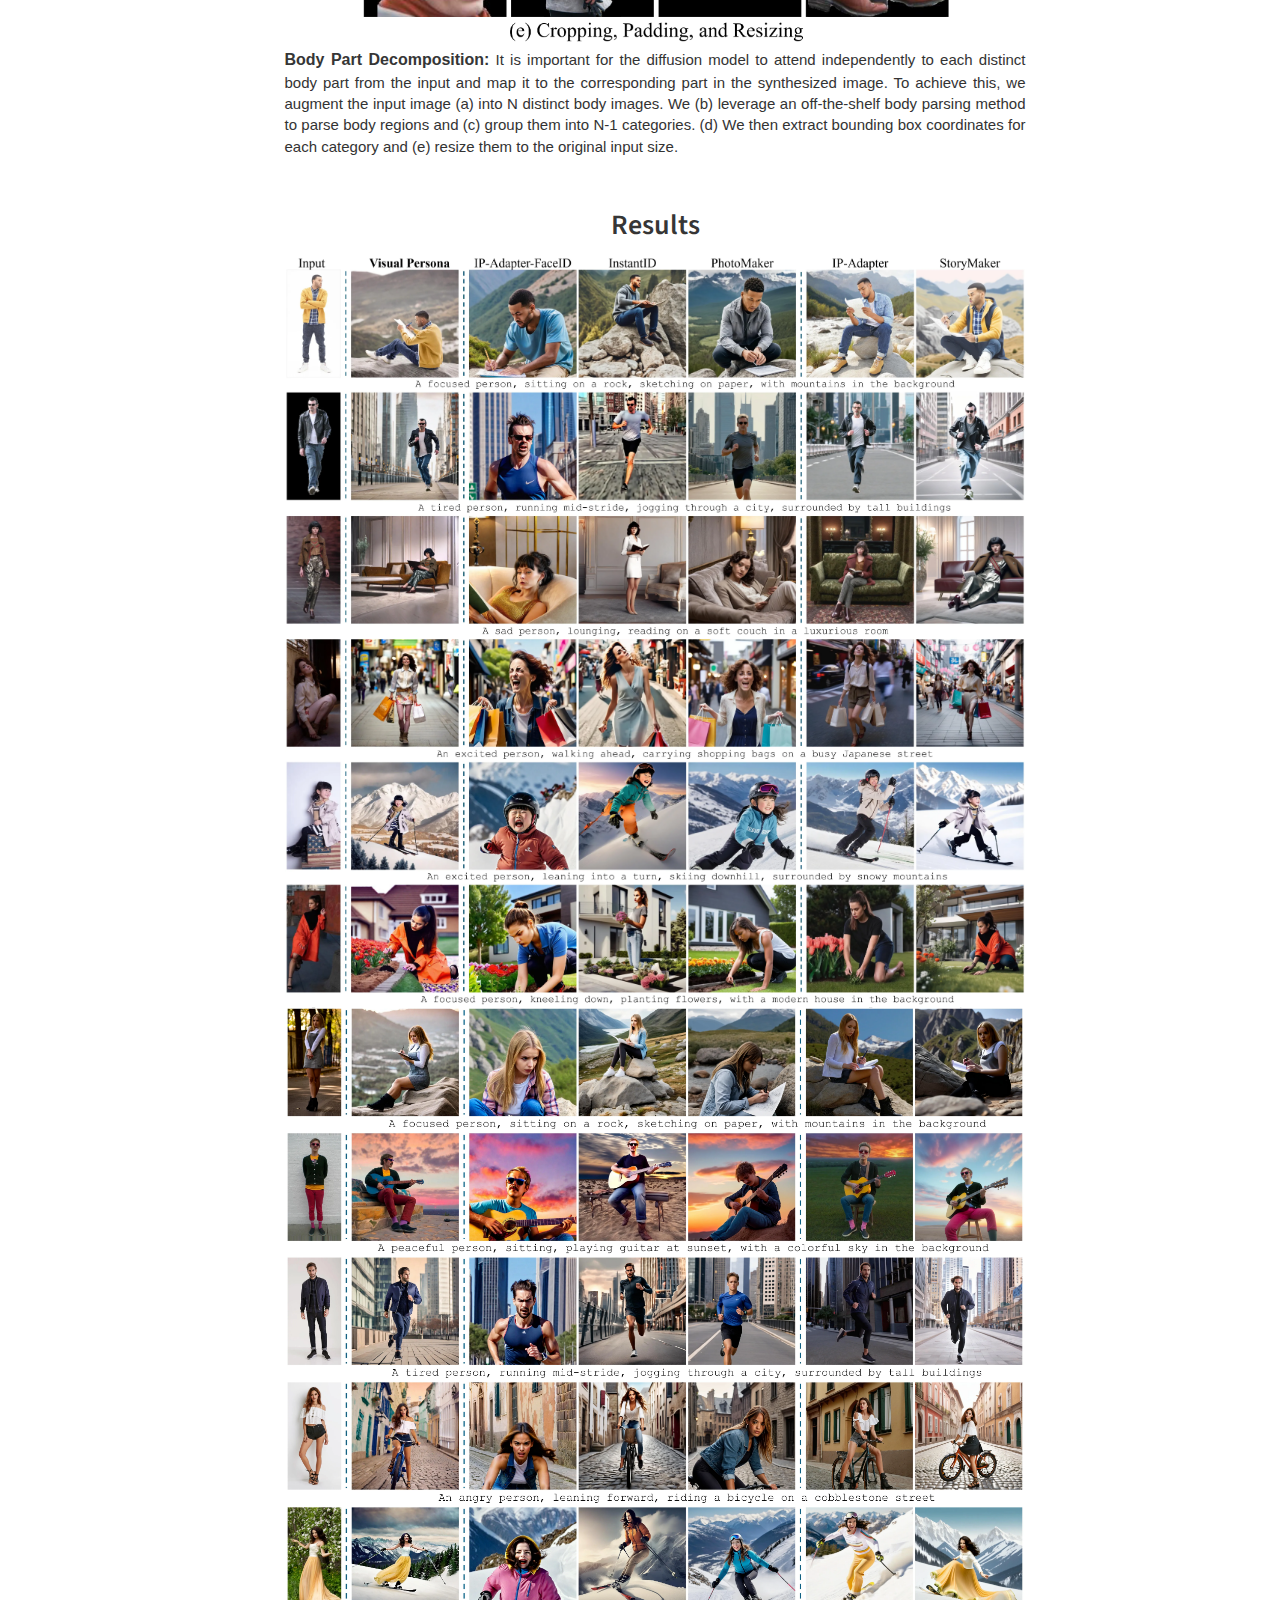
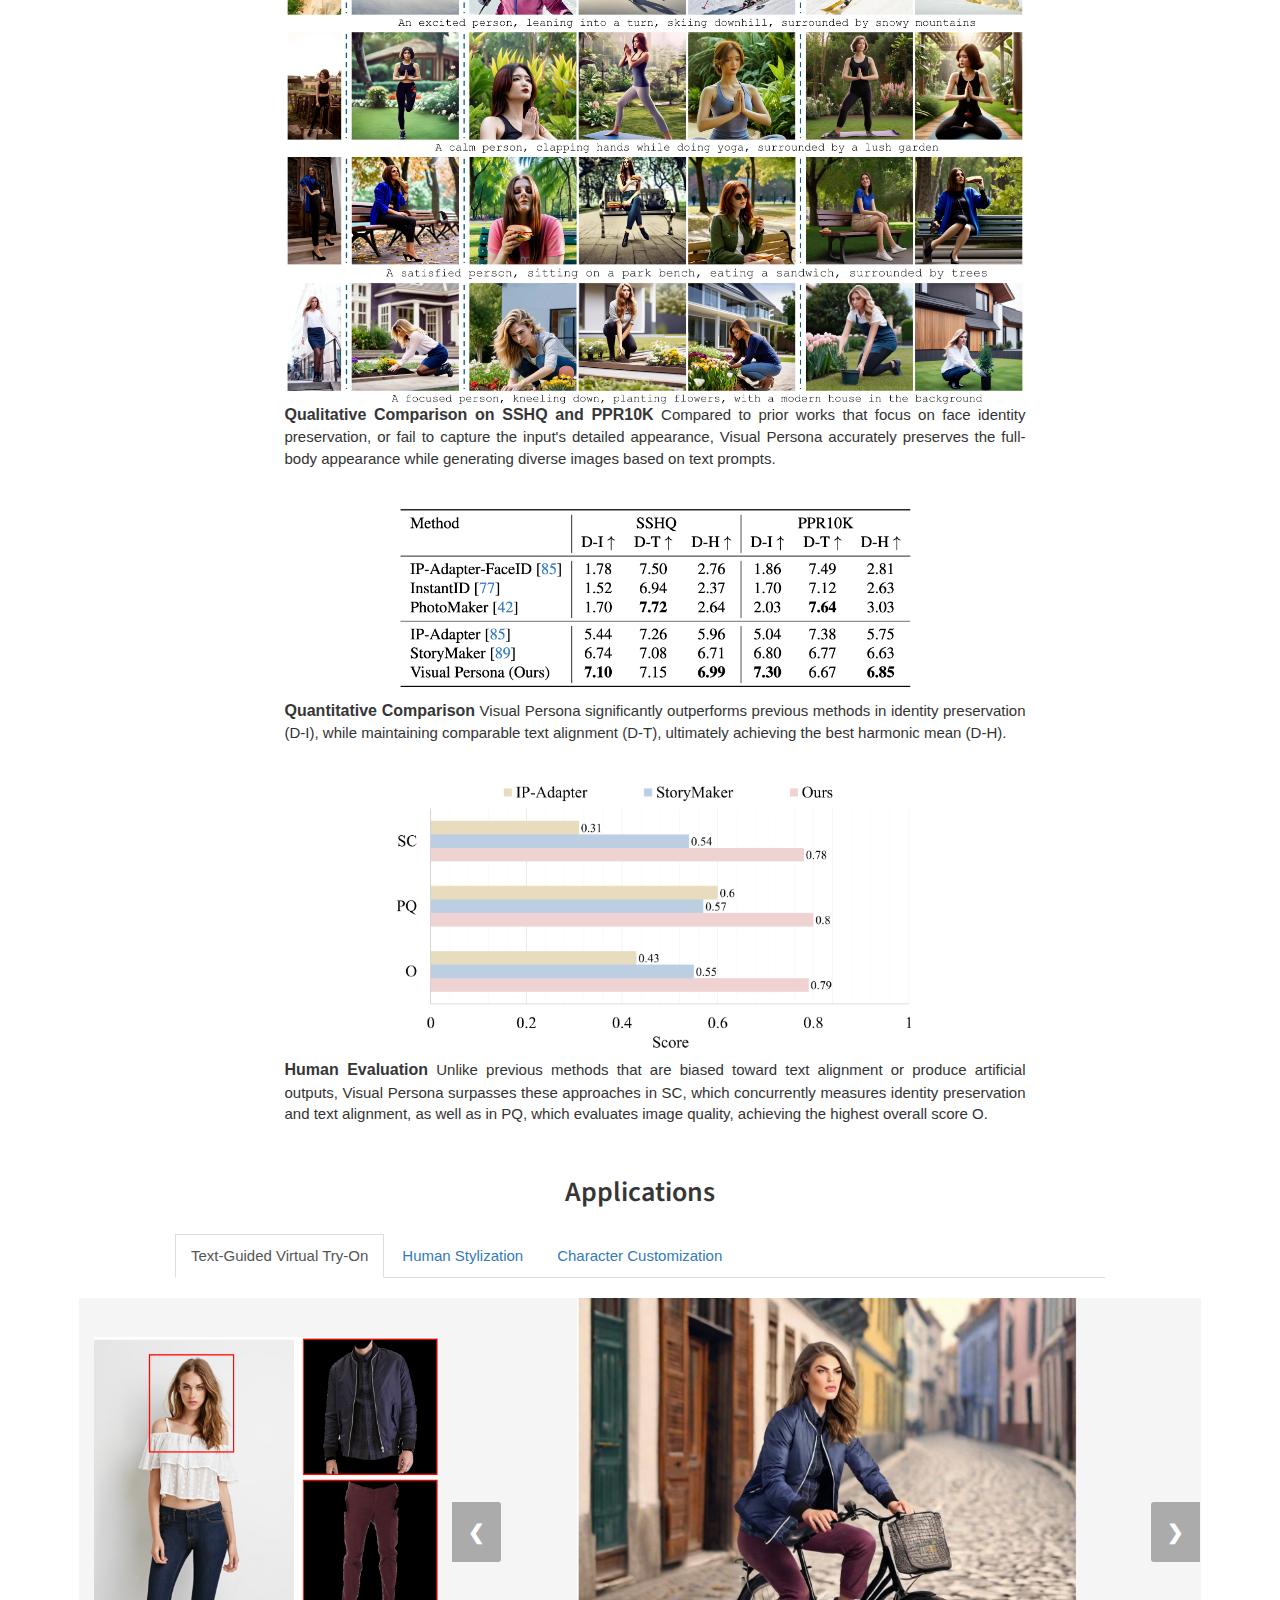
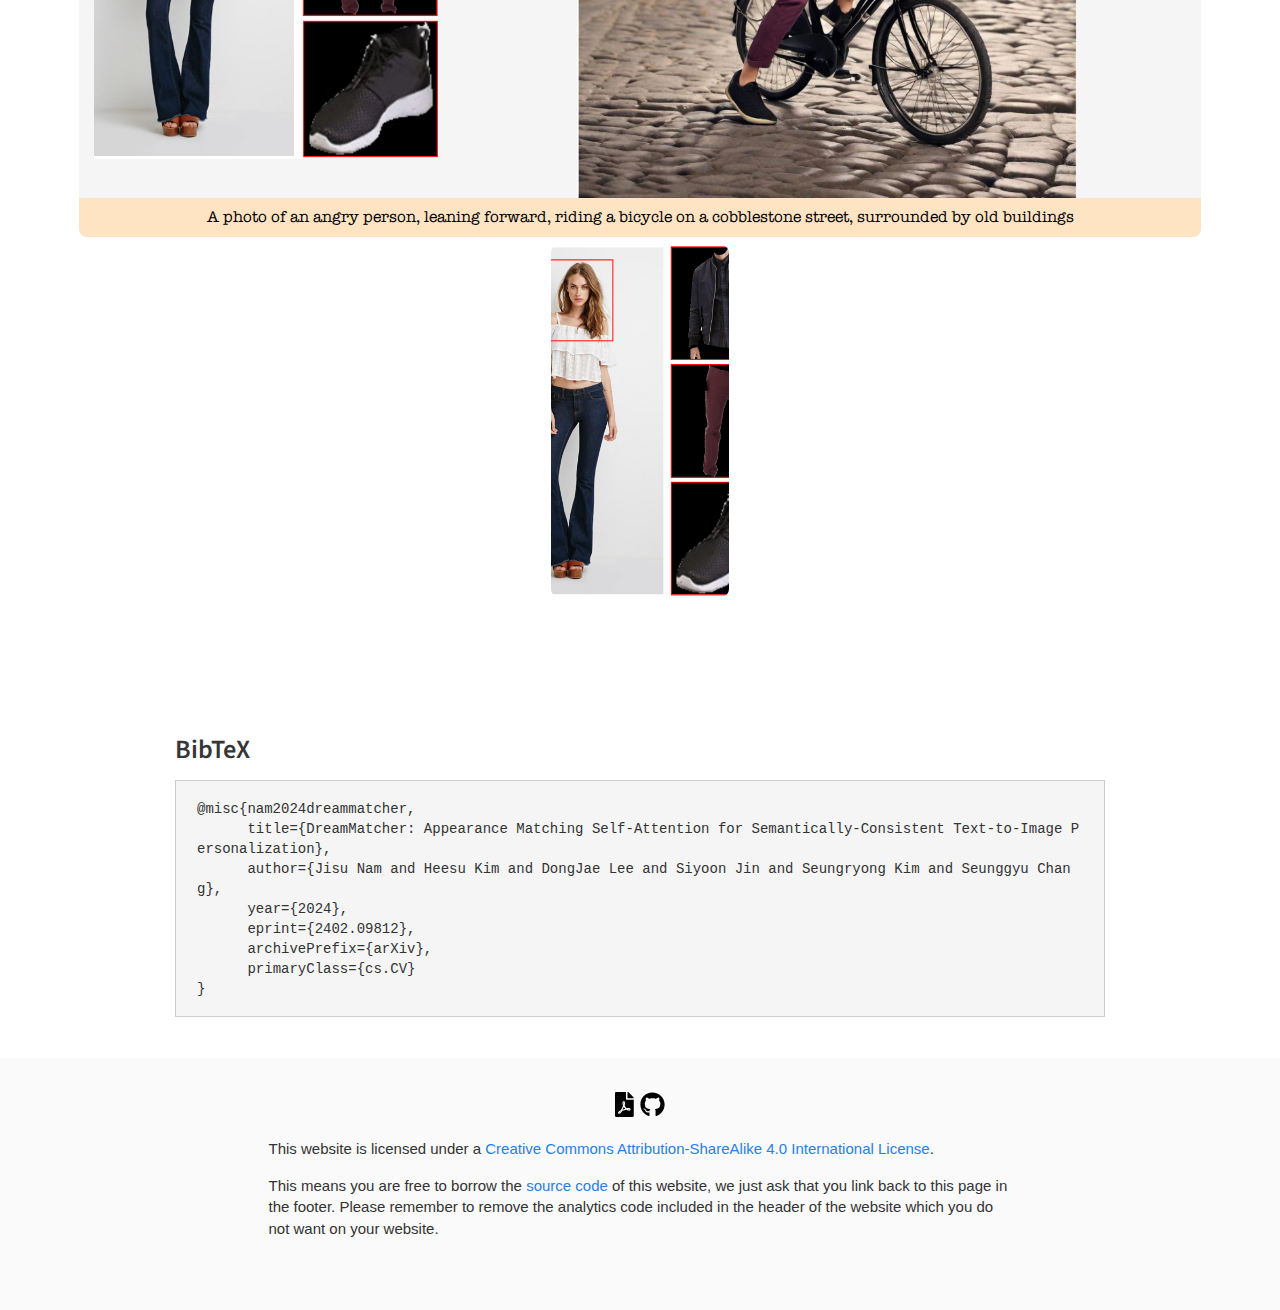
==== commit 00cc7ea7: "application tabs" ====
--- a/index.html
+++ b/index.html
@@ -85,8 +85,9 @@
           <div class="column has-text-centered">
             <div class="publication-links">
               <span class="link-block">
-                <a href="https://arxiv.org/abs/2402.09812"
-                   class="external-link button is-normal is-rounded is-dark">
+                <a href=""
+                   class="external-link button is-normal is-rounded is-dark"
+                   style="font-size: 16px;">
                   <span class="icon">
                       <i class="ai ai-arxiv"></i>
                   </span>
@@ -95,8 +96,9 @@
               </span>
             
               <span class="link-block">
-                <a href="https://github.com/KU-CVLAB/DreamMatcher"
-                   class="external-link button is-normal is-rounded is-dark">
+                <a href=""
+                   class="external-link button is-normal is-rounded is-dark"
+                   style="font-size: 16px;">
                   <span class="icon">
                       <i class="fab fa-github"></i>
                   </span>
@@ -114,7 +116,7 @@
   <div class="container is-max-desktop">
     
     <!-- TEASER SLIDER -->
-    <div class="teaser-container">
+    <div class="tab-pane" id="teaser-container">
       <div class="row" style="height: 500px; max-width: 100%; background: #f5f5f5; margin: 0; display: flex">
           
         <div class="col-sm-4" style="height: 100%; border-right: 2px solid #f5f5f5; max-width: 50%">
@@ -122,7 +124,7 @@
         </div>
         
           
-        <div class="col-sm-8 teaser">
+        <div class="col-sm-8 container">
           <div style="position: relative;">
               <div class="teaser-mySlides teaser-scene-0 outer-container" style="display: none;">
                 <img class="main-image" src="static/images/teaser_webp/ppr10k_1/jungle.webp">
@@ -198,16 +200,25 @@
       <div class="columns is-centered has-text-centered">
         <div class="column is-four-fifths">
           <h2 class="title is-8">Visual Persnona-500K Dataset</h2>
-          
+          <img width="100%" src="static/images/data_pipeline.png" style="margin-top: 20px; margin-bottom: 10px;" display="flex">
+        </div>
+      </div>
+    </div>
+    
+    <div class="container is-max-desktop">
           <!-- Replicate the Image and Caption below -->
-          <img width="100%" src="static/images/data_pipeline.png" style="margin-top: 20px; margin-bottom: 10px;" display="flex"> <!-- Added margin-top for spacing -->
+      
+      <div class="columns is-centered has-text-centered">
+        <div class="column is-four-fifths">
           <div class="content has-text-justified" style="margin-top: 5px;">
             <p style="font-size: 15px;">
-              <strong>Data Curation Details:</strong> (a) When two randomly selected images of the same individual are not wearing the same outfit, 
-              the individual is excluded from the dataset. (b) Otherwise, to ensure full-body consistency across all images for each retained individual, we further refine the dataset 
-              using a sliding window approach.
+              <strong>Data Curation Details :</strong> 
+              (a) When two randomly selected images of the same individual are not wearing the same outfit, 
+              the individual is excluded from the dataset. (b) Otherwise, to ensure full-body consistency across all images for each retained individual, 
+              we further refine the dataset using a sliding window approach.
             </p>
             <br>
+          </div>
         </div>
       </div>
     </div>
@@ -219,21 +230,21 @@
         <div class="column is-four-fifths">
           <div class="content has-text-justified" style="margin-top: 5px;">
             <p style="font-size: 15px;">
-              <strong>Data Statistics:</strong>
+              <strong>Data Statistics :</strong>
               Our curated training dataset, Visual Persona-500K, consists of 580k images representing 100k individuals. 
               (a) illustrates the distribution of the number of images per individual, with over 50% of individuals having more than four images, and shows example image-caption pairs from the same individual. 
               (b) highlights the diversity of individuals based on facial attributes, including race, age, and gender, which are estimated by DeepFace. 
               (c) showcases body structure diversity, segmented into five clusters—full-body, face, torso, legs, and shoes—categorized using a body-parsing method.
             </p>
-          </div>
-        </div>
-      </div>
+            <br>
+          </div>
+        </div>
+      </div>      
+    </div>
+    <br>    
+
+    <div class="container is-max-desktop">
       
-      
-    </div>
-    <br>    
-    <div class="container is-max-desktop">
-      
       <div class="columns is-centered has-text-centered">
         <div class="column is-four-fifths">
           <h2 class="title is-8">Model Architecture</h2>
@@ -246,7 +257,7 @@
 
       <div class="columns is-centered has-text-centered">
         <div class="column is-four-fifths">
-          <div style="display: flex; justify-content: center; text-align: center; margin-bottom: 5px;">
+    
             
             <div class="content has-text-justified">
               <p style="font-size: 15px;">
@@ -257,7 +268,7 @@
                 Only the body-partitioned transformer decoder and identity cross-attention module are trained.
               </p>
             </div>
-          </div>
+          
           <br>
           <img width="80%" src="static/images/body_part.png" style="margin-top: 20px;"> <!-- Added margin-top for spacing -->
           <div class="content has-text-justified" style="margin-top: 5px;">
@@ -318,27 +329,156 @@
       <div class="columns is-centered has-text-centered">
         <div class="column is-four-fifths">
           <h2 class="title is-8">Applications</h2>
-          <img style="max-width: 100%;" src="static/images/application.png">
-          <div class="content has-text-justified">
-            <p style="font-size: 15px;">
-            (a) Text-guided virtual try-on, (b) human stylization, and (c) character customization.</p>
-          </div>
-        </div>
+        </div>
+      </div>
+      <!-- Tab Navigation -->
+      <ul class="nav nav-tabs" role="tablist">
+          <li role="presentation" class="active">
+              <a href="#tryon-container" aria-controls="tryon">Text-Guided Virtual Try-On</a>
+          </li>
+          <li role="presentation">
+              <a href="#stylization-container" aria-controls="stylization">Human Stylization</a>
+          </li>
+          <li role="presentation">
+              <a href="#character-container" aria-controls="character">Character Customization</a>
+          </li>
+      </ul>
+      <!-- Tab Content -->
+      <div class="tab-content">
+        <div class="tab-pane in active" id="tryon-container">
+          <div class="teaser-container">
+            <div class="row" style="height: 500px; max-width: 100%; background: #f5f5f5; margin: 0; display: flex">
+              
+              <div class="col-sm-4" style="height: 100%; border-right: 2px solid #f5f5f5; max-width: 50%">
+                <img class="main-image" src="static/images/application/virtual-tryon/input.png" alt="Input Image">
+              </div>
+  
+              
+              <div class="col-sm-8 container">
+                  <div style="position: relative;">
+                      
+                      <div class="tryon-mySlides tryon-scene-0 outer-container" style="display: block;">
+                          <img class="main-image" src="static/images/application/virtual-tryon/bicycle.png">
+                      </div>
+                  
+                      <div class="tryon-mySlides tryon-scene-0 outer-container" style="display: none;">
+                          <img class="main-image" src="static/images/application/virtual-tryon/jogging.png">
+                      </div>
+                  
+                      <div class="tryon-mySlides tryon-scene-0 outer-container" style="display: none;">
+                          <img class="main-image" src="static/images/application/virtual-tryon/sketch.png">
+                      </div>      
+                      <a class="two-prev" data-task-name="tryon">❮</a>
+                      <a class="two-next" data-task-name="tryon">❯</a>
+                      
+                  </div>
+              </div>
+  
+            </div>
+            <div class="caption-container">
+                <p id="tryon-caption">Hellos</p>
+            </div>
+            <div class="carousel-row">
+        
+              <div class="carousel-column">
+                <img class="tryon-demo cursor active" src="static/images/application/virtual-tryon/input.png" data-scene-index="0">
+              </div>
+            
+            </div>
+          </div>
+        </div>
+        
+        <div class="tab-pane fade" id="stylization-container">
+          <div class="container">
+            <div class="row" style="height: 500px; max-width: 100%; background: #f5f5f5; margin: 0; display: flex">
+              
+              <div class="col-sm-4" style="height: 100%; border-right: 2px solid #222; max-width: 50%">
+                <img class="main-image" src="static/images/application/stylization/input.png" alt="Input Image">
+              </div>
+  
+              
+              <div class="col-sm-8 container">
+                  <div style="position: relative;">
+                      
+                      <div class="styliaztion-mySlides styliaztion-scene-0 outer-container" style="display: block;">
+                          <img class="main-image" src="static/images/application/stylization/anime.png">
+                      </div>
+                  
+                      <div class="stylization-mySlides stylization-scene-0 outer-container" style="display: none;">
+                          <img class="main-image" src="static/images/application/stylization/watercolor.png">
+                      </div>
+                  
+                      <div class="stylization-mySlides stylization-scene-0 outer-container" style="display: none;">
+                        <img class="main-image" src="static/images/application/stylization/pixelart.png">    
+                      </div>      
+                        <a class="two-prev" data-task-name="styliaztion">❮</a>
+                        <a class="two-next" data-task-name="styliaztion">❯</a>
+                      
+                  </div>
+              </div>
+  
+              <div class="caption-container">
+                  <p id="styliaztion-caption">A woman wearing suit at Shibuya at night. She is looking at the camera</p>
+              </div>
+              <div class="carousel-row">
+          
+                <div class="carousel-column">
+                  <img class="stylization-demo cursor active" src="static/images/application/stylization/input.png" data-scene-index="0">
+                </div>
+              
+              </div>
+            </div>
+          </div>
+        </div>
+        <div class="tab-pane fade" id="character-container">
+          
+            <div class="row" style="height: 500px; max-width: 100%; background: #f5f5f5; margin: 0; display: flex">
+              
+              <div class="col-sm-4" style="height: 100%; border-right: 3px solid #222; max-width: 50%">
+                <img class="main-image" src="static/images/application/character/input.png" alt="Input Image">
+              </div>
+  
+              
+              <div class="col-sm-8 container">
+                  <div style="position: relative;">
+                      
+                      <div class="character-mySlides character-scene-0 outer-container" style="display: block;">
+                          <img class="main-image" src="static/images/application/character/guitar.png">
+                      </div>
+                  
+                      <div class="character-mySlides character-scene-0 outer-container" style="display: none;">
+                          <img class="main-image" src="static/images/application/character/gift.png">
+                      </div>
+                  
+                      <div class="character-mySlides character-scene-0 outer-container" style="display: none;">
+                          <img class="main-image" src="static/images/application/character/skiing.png">
+                        </div>      
+                        <a class="two-prev" data-task-name="character">❮</a>
+                        <a class="two-next" data-task-name="character">❯</a>
+                      
+                  </div>
+              </div>
+  
+              </div>
+              <div class="caption-container">
+                  <p id="character-caption">guitar</p>
+              </div>
+              <div class="carousel-row">
+          
+                  <div class="carousel-column">
+                      <img class="character-demo cursor active" src="static/images/application/character/input.png" data-scene-index="0">
+                  </div>
+              
+              </div>
+            </div>
+          
+        </div>
+      
       </div>
       </div>
     </div>
     </div>
   </div>
-</section>
-
-      </p>
-      </div>
-        </p>
-      </div>
-    </div>
-  </div>
-</div>
-</div>
 </section>
 
 <section class="section" id="BibTeX">
--- a/static/css/app.css
+++ b/static/css/app.css
@@ -352,6 +352,15 @@
 /* Tab content area */
 .tab-content {
   padding: 20px 0;
+  display: flex;
+  justify-content: center;
+  align-items: center;
+}
+
+#teaser-container {
+  display: flex;
+  justify-content: center;
+  align-items: center;
 }
 
 .tab-pane {
@@ -367,6 +376,7 @@
   vertical-align: middle;
   /* width: 100%; */
 }
+
 
 .outer-container {
   position: relative;
@@ -461,6 +471,7 @@
   color: black;
 }
 
+
 .carousel-row {
   display: flex;
   justify-content: center;
@@ -485,6 +496,7 @@
   border-radius: 8px; /* Optional rounded corners */
 }
 
+
 [class*="-demo"] {
   opacity: 0.6;
 }
--- a/static/css/index.css
+++ b/static/css/index.css
@@ -63,7 +63,7 @@
 
 .publication-authors span {
   font-family: 'Google Sans', sans-serif;
-  font-size: 16px;
+  font-size: 18px;
 }
 /* 
 .link-block > .button {
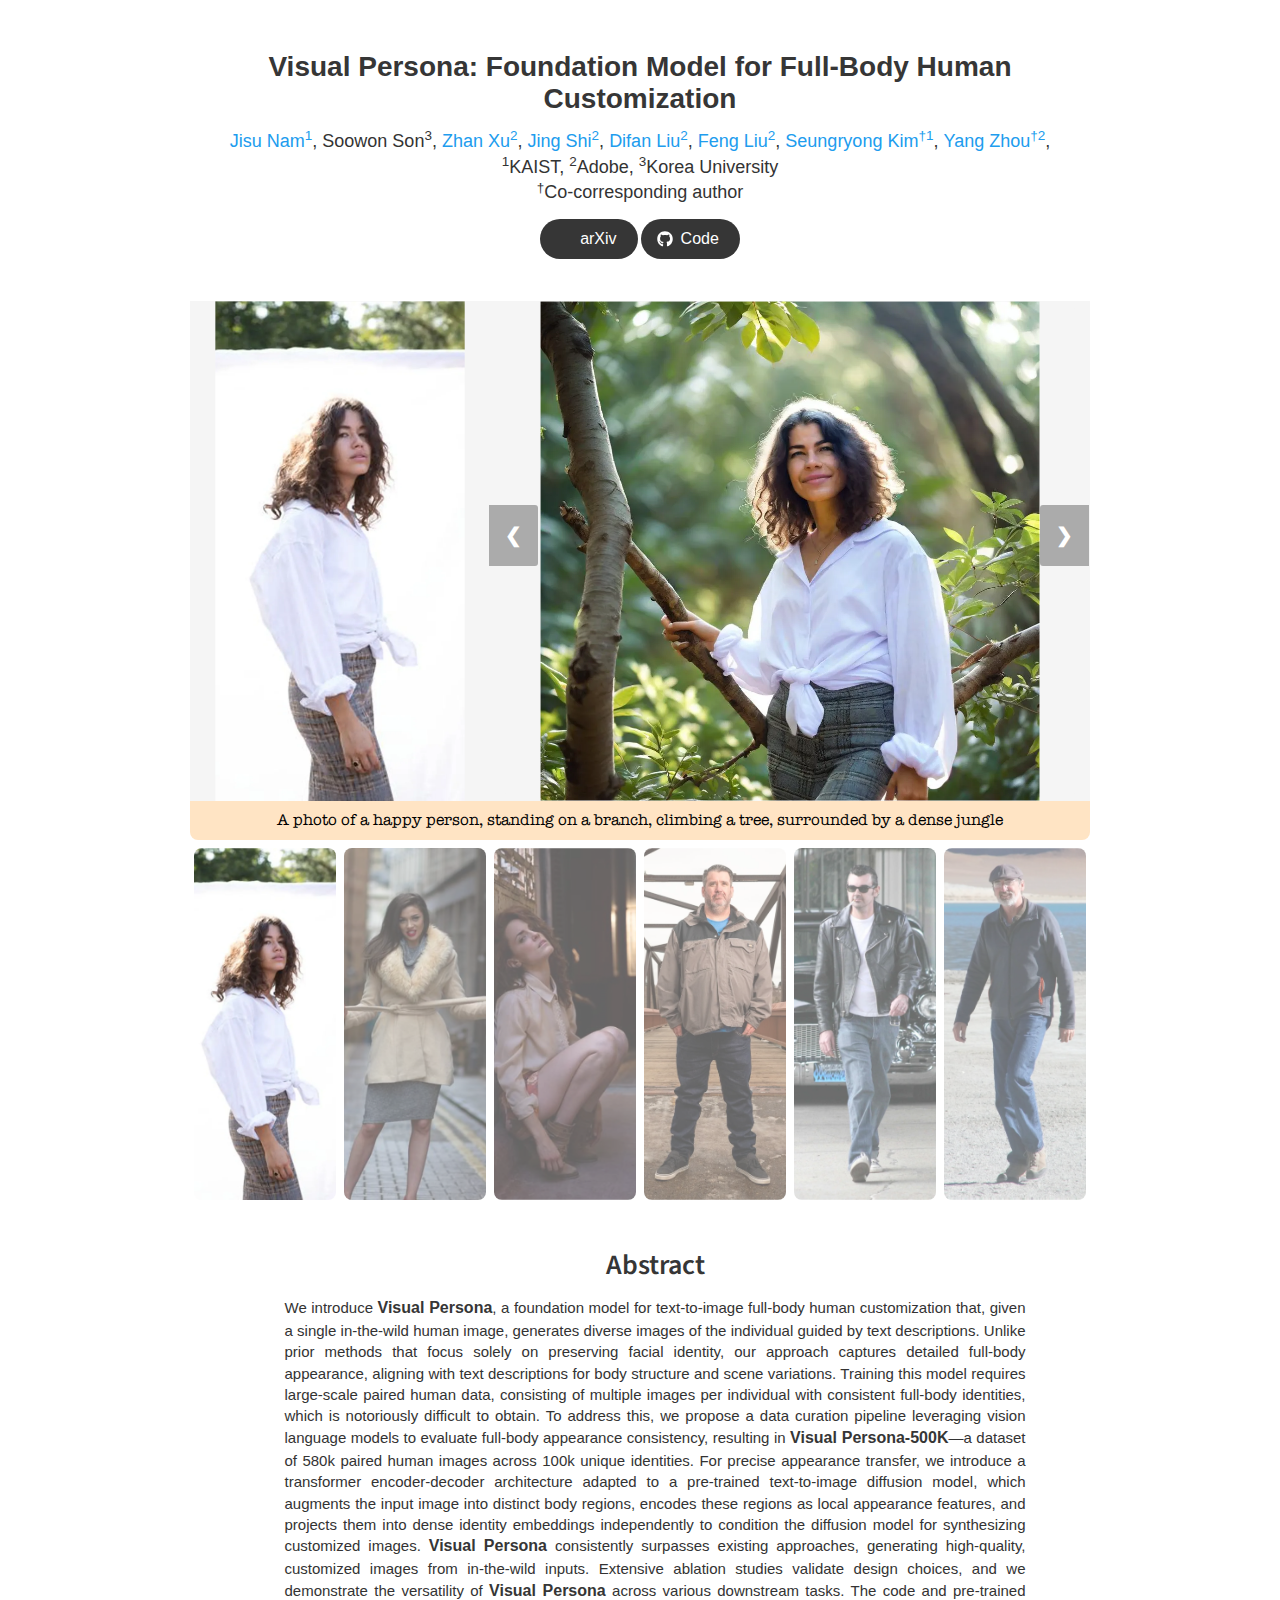
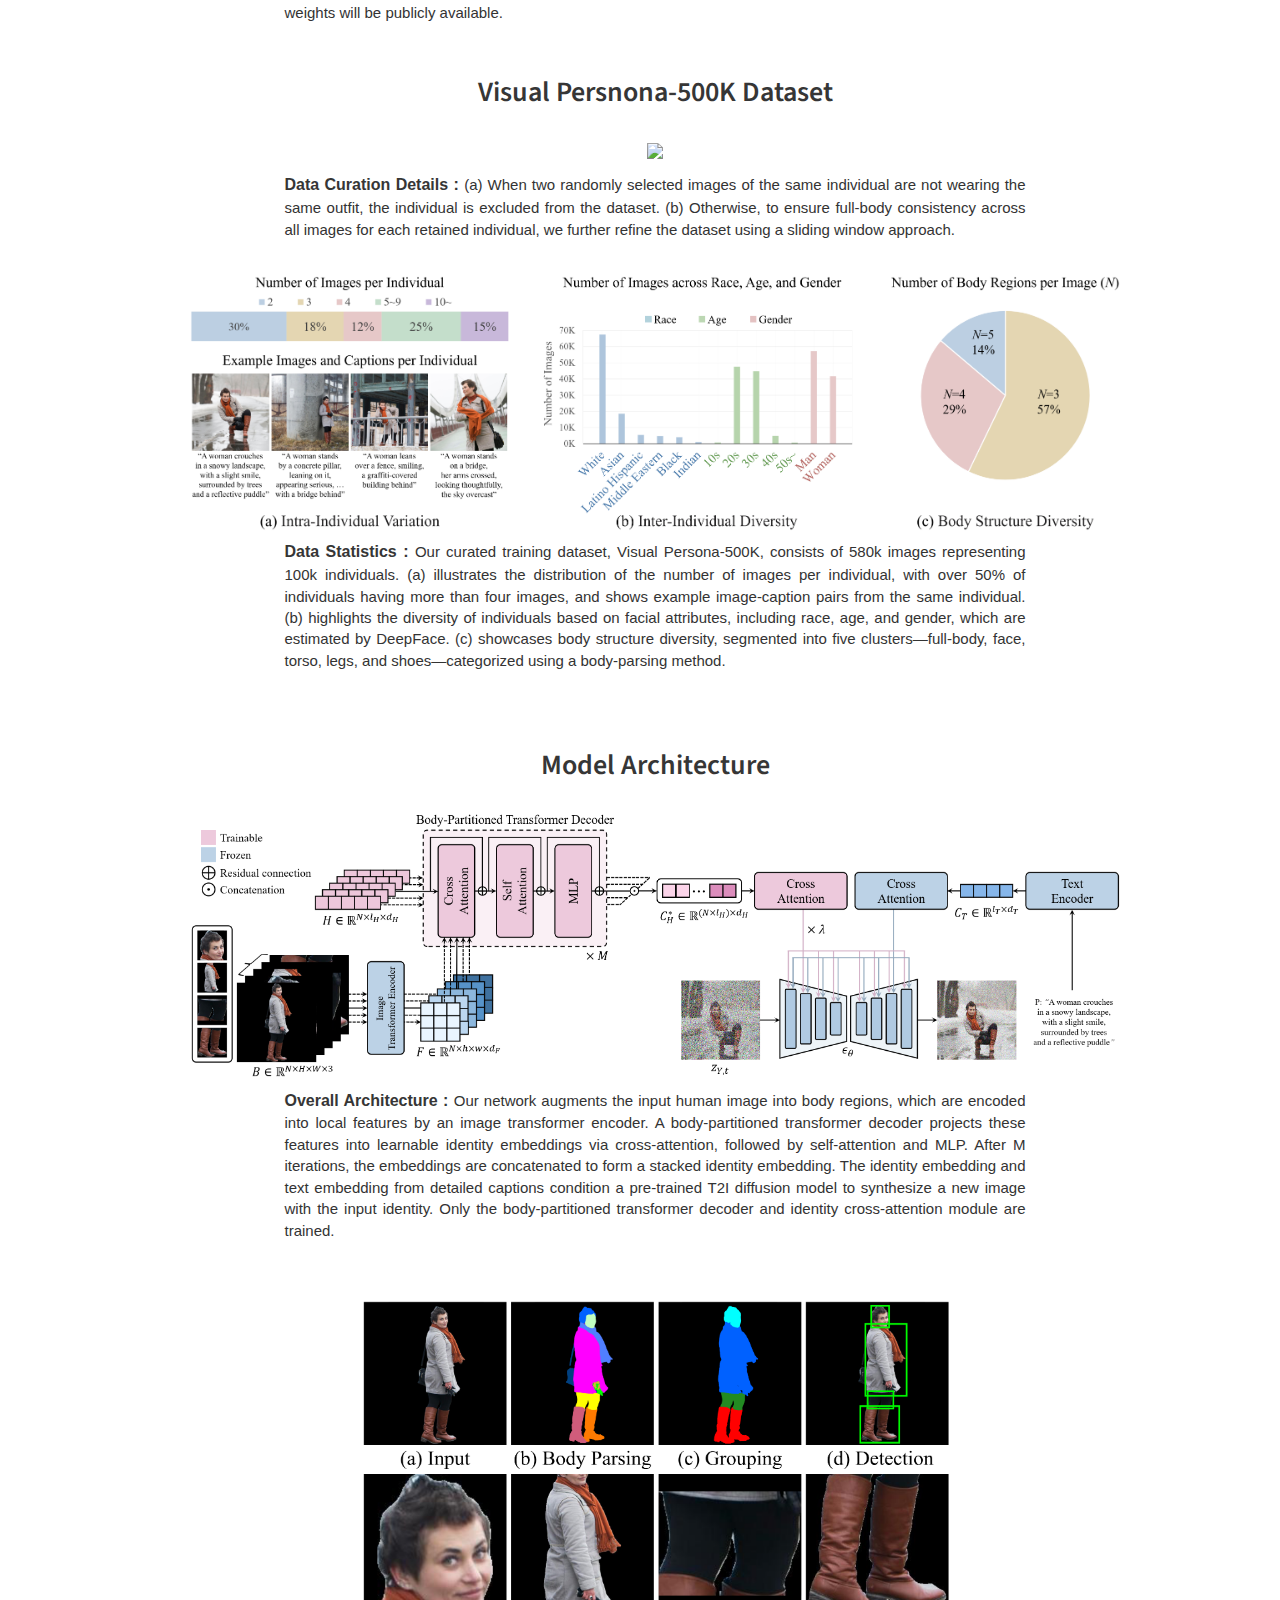
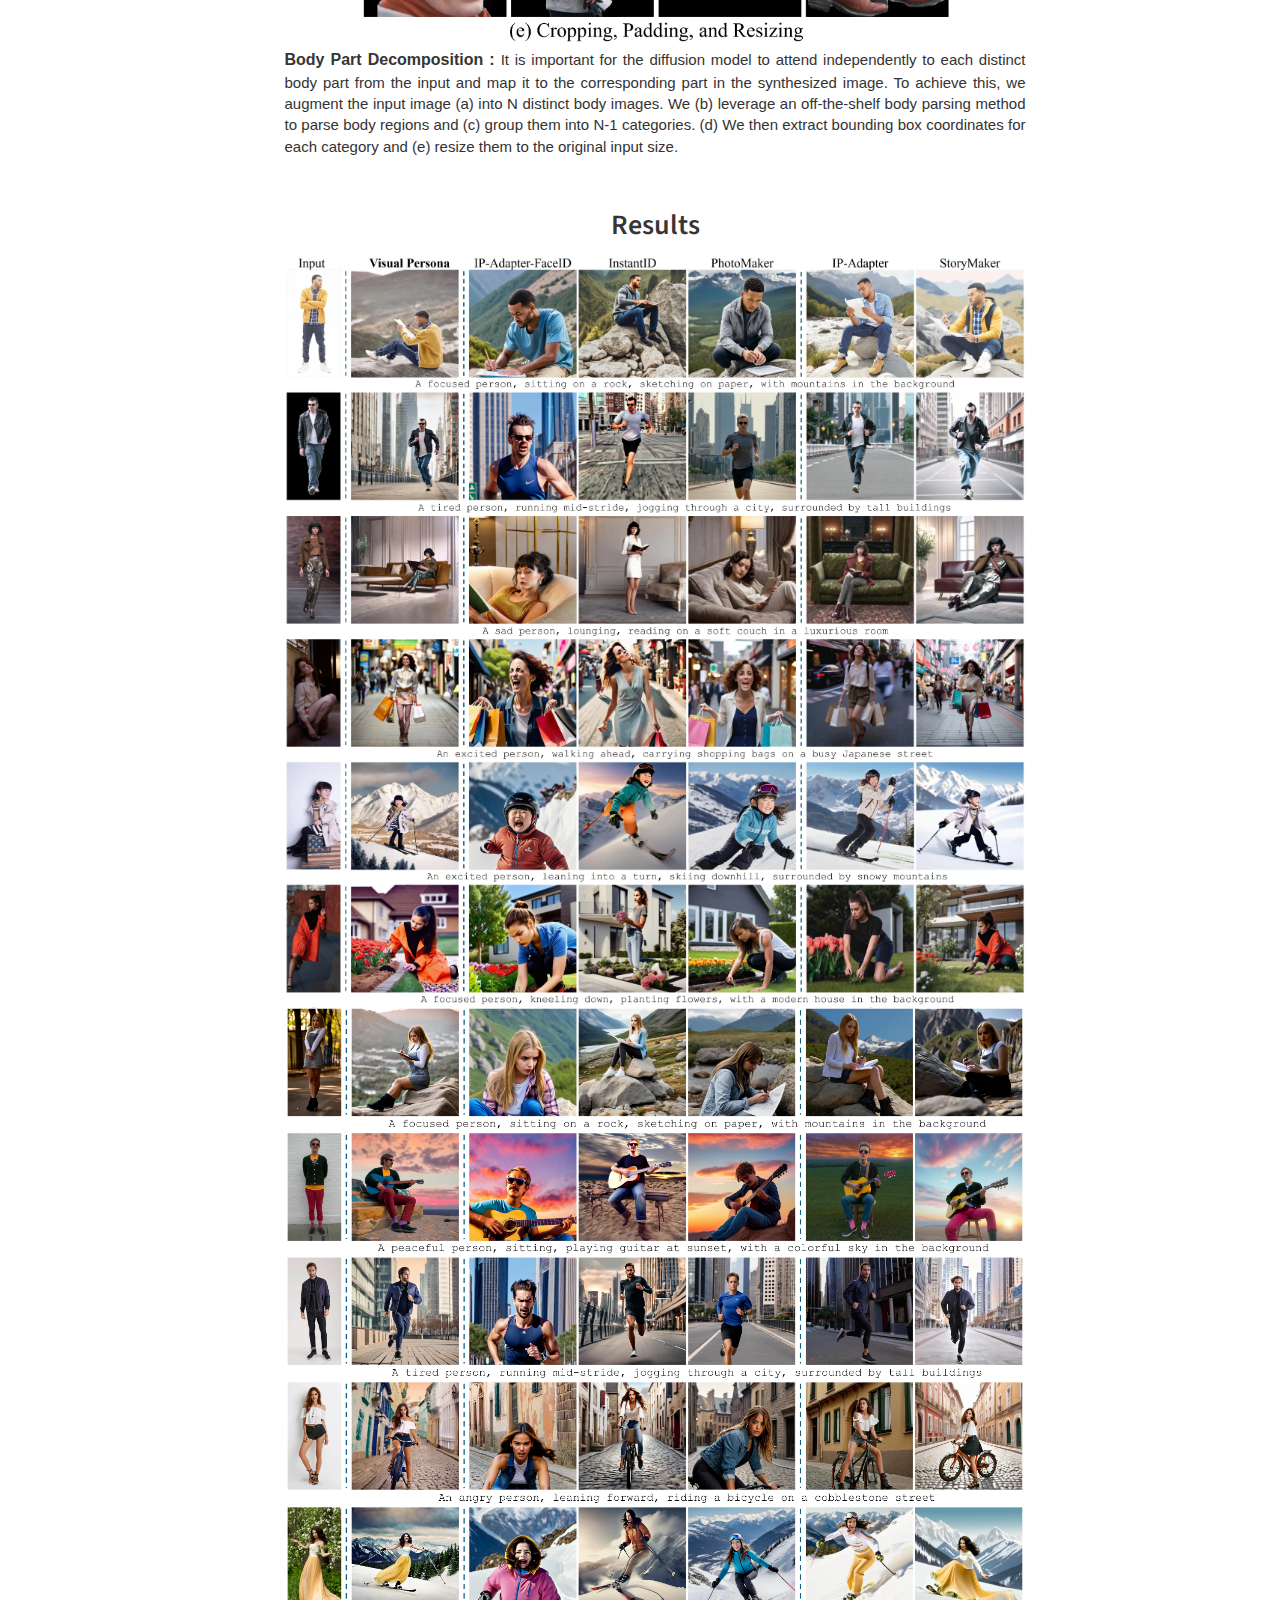
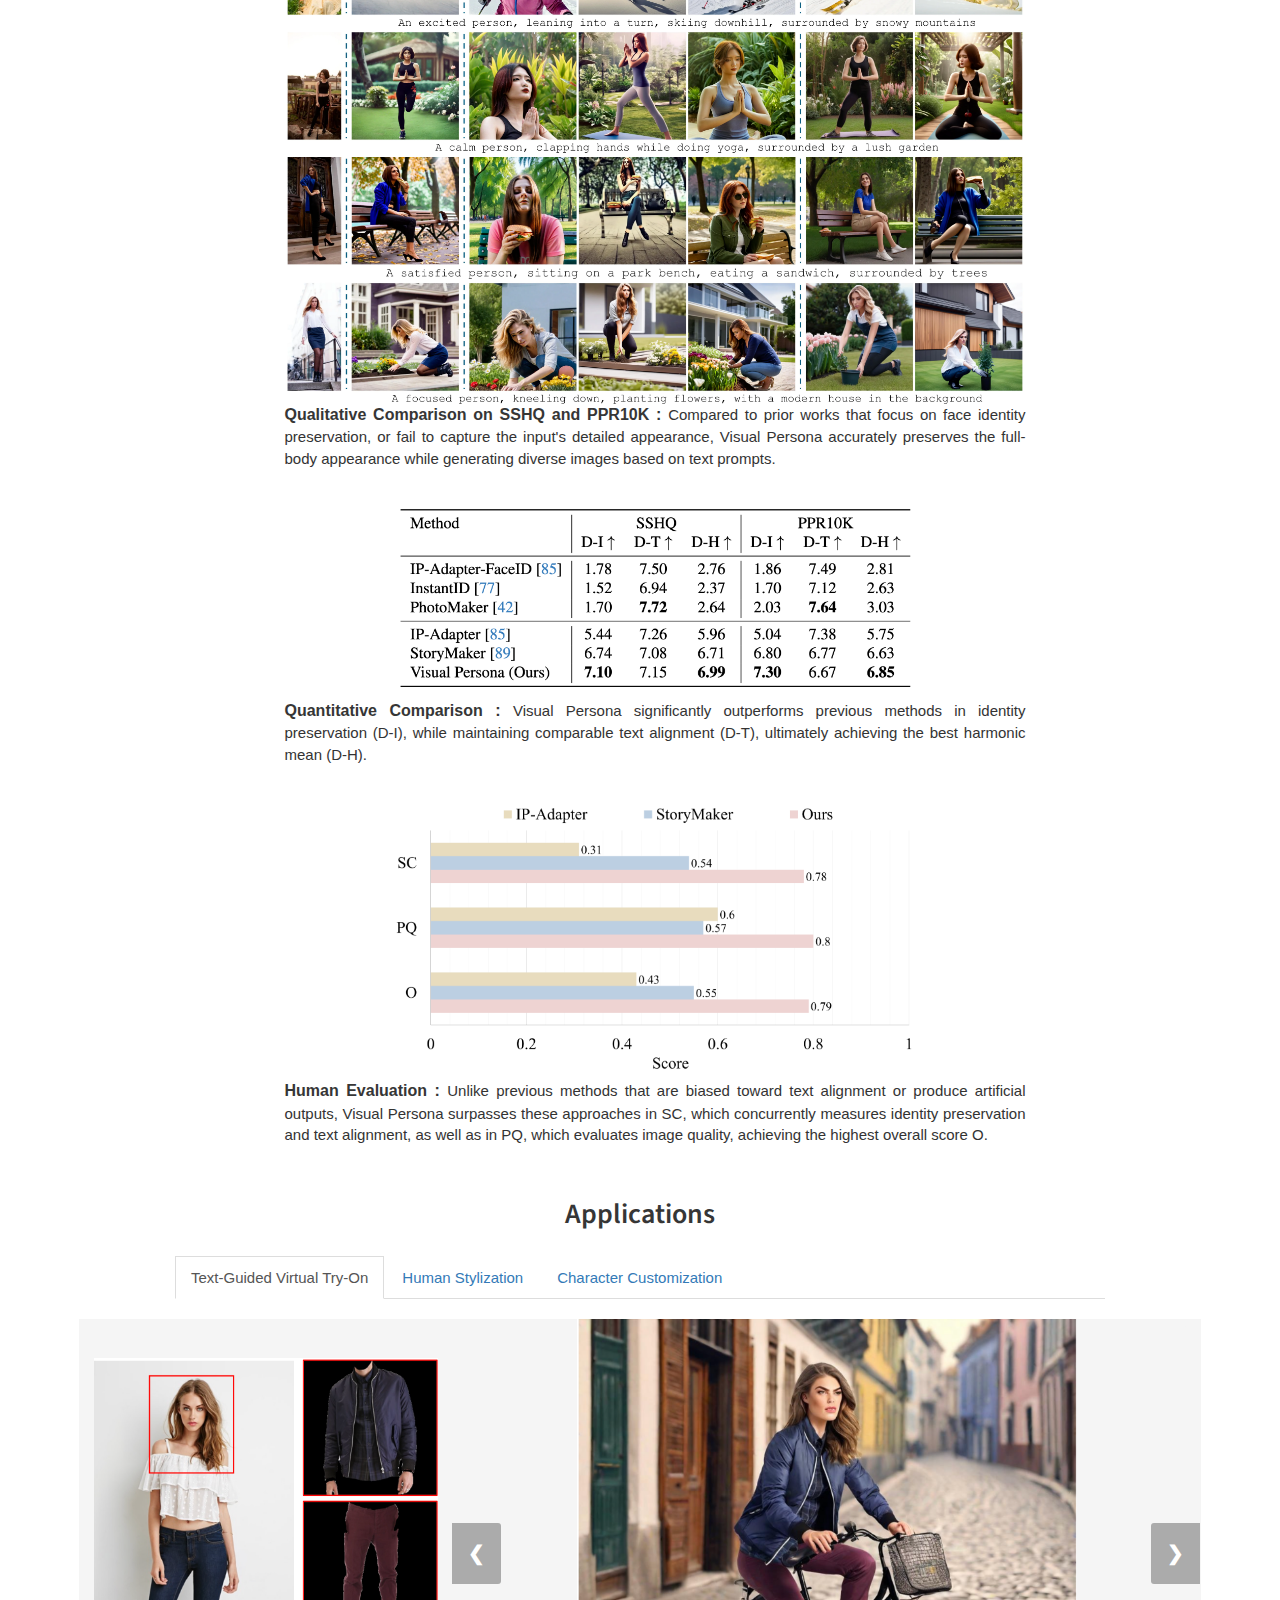
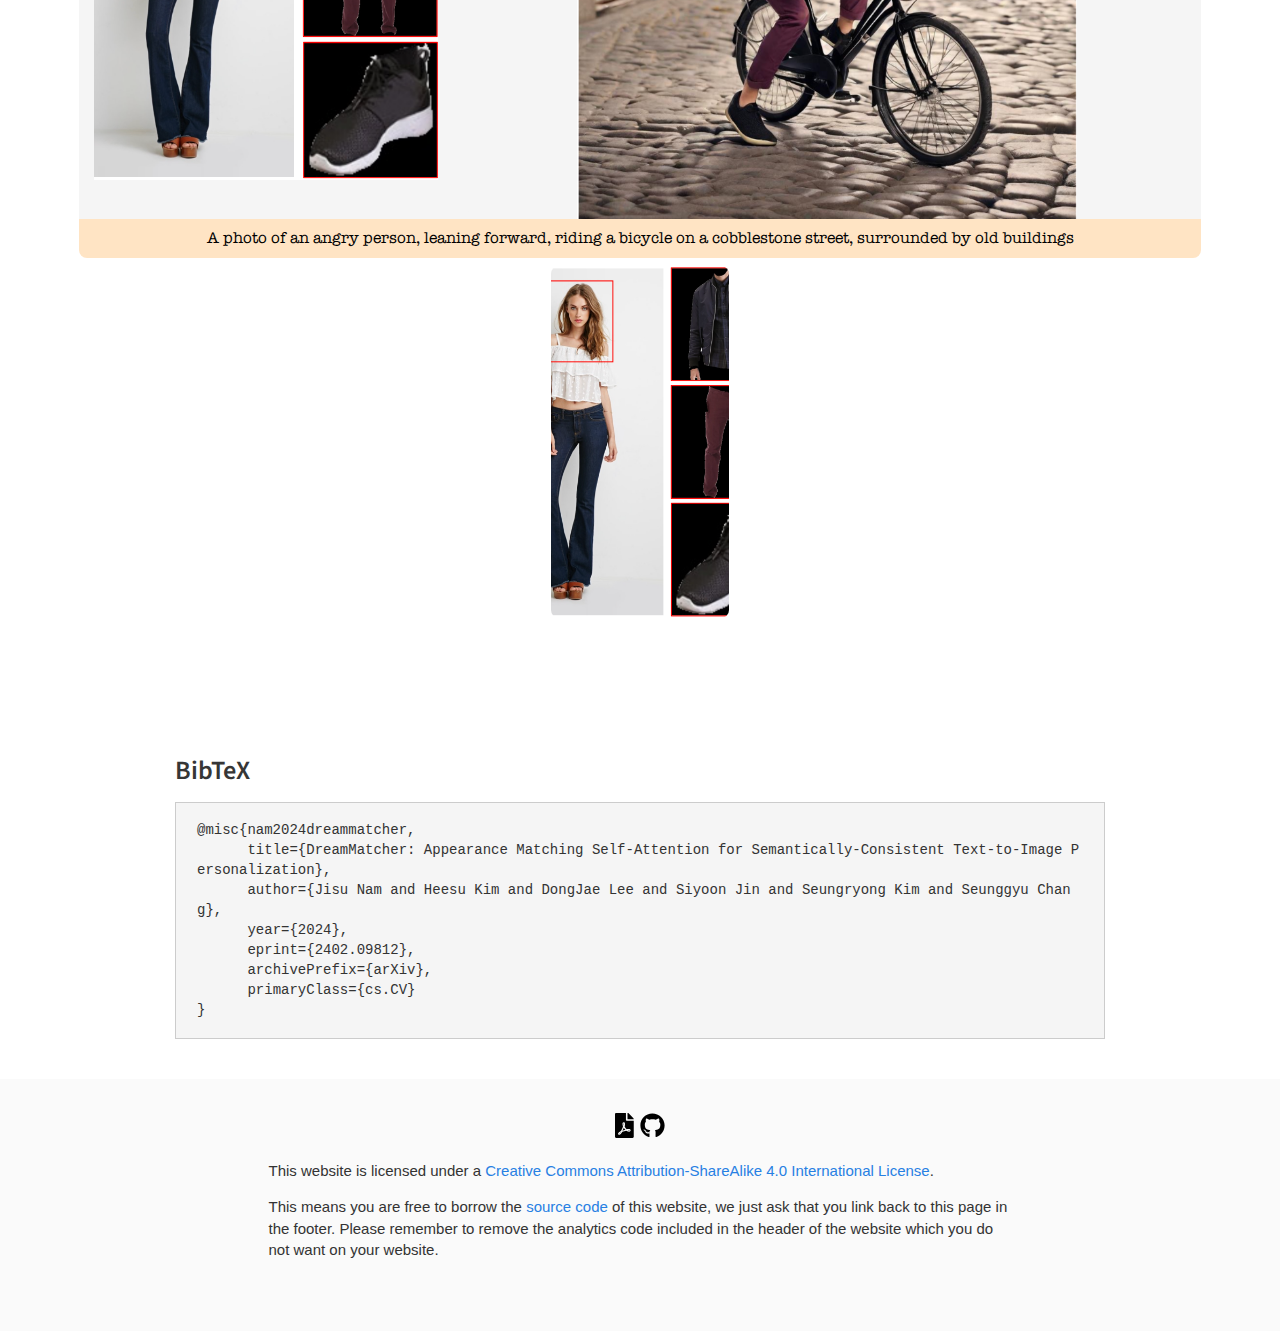
==== commit 2c7f9bbb: "paragraph change" ====
--- a/index.html
+++ b/index.html
@@ -212,7 +212,7 @@
         <div class="column is-four-fifths">
           <div class="content has-text-justified" style="margin-top: 5px;">
             <p style="font-size: 15px;">
-              <strong>Data Curation Details :</strong> 
+              <strong>Data Curation Details : </strong> 
               (a) When two randomly selected images of the same individual are not wearing the same outfit, 
               the individual is excluded from the dataset. (b) Otherwise, to ensure full-body consistency across all images for each retained individual, 
               we further refine the dataset using a sliding window approach.
@@ -230,7 +230,7 @@
         <div class="column is-four-fifths">
           <div class="content has-text-justified" style="margin-top: 5px;">
             <p style="font-size: 15px;">
-              <strong>Data Statistics :</strong>
+              <strong>Data Statistics : </strong>
               Our curated training dataset, Visual Persona-500K, consists of 580k images representing 100k individuals. 
               (a) illustrates the distribution of the number of images per individual, with over 50% of individuals having more than four images, and shows example image-caption pairs from the same individual. 
               (b) highlights the diversity of individuals based on facial attributes, including race, age, and gender, which are estimated by DeepFace. 
@@ -261,7 +261,7 @@
             
             <div class="content has-text-justified">
               <p style="font-size: 15px;">
-                <strong>Overall Architecture:</strong> Our network augments the input human image into body regions, which are encoded into local features by an image transformer encoder. 
+                <strong>Overall Architecture : </strong>Our network augments the input human image into body regions, which are encoded into local features by an image transformer encoder. 
                 A body-partitioned transformer decoder projects these features into learnable identity embeddings via cross-attention, followed by self-attention and MLP. 
                 After M iterations, the embeddings are concatenated to form a stacked identity embedding. 
                 The identity embedding and text embedding from detailed captions condition a pre-trained T2I diffusion model to synthesize a new image with the input identity. 
@@ -273,7 +273,7 @@
           <img width="80%" src="static/images/body_part.png" style="margin-top: 20px;"> <!-- Added margin-top for spacing -->
           <div class="content has-text-justified" style="margin-top: 5px;">
             <p style="font-size: 15px;">
-              <strong>Body Part Decomposition:</strong>
+              <strong>Body Part Decomposition : </strong>
               It is important for the diffusion model to attend independently to each distinct body part from the input and map it to the corresponding part in the synthesized image. 
               To achieve this, we augment the input image (a) into N distinct body images. 
               We (b) leverage an off-the-shelf body parsing method to parse body regions and (c) group them into N-1 categories. 
@@ -296,7 +296,7 @@
           <img style="max-width: 100%; margin-top: -11px;" src="static/images/main_qual_2.webp">
           <div class="content has-text-justified">
             <p style="font-size: 15px;">
-              <strong>Qualitative Comparison on SSHQ and PPR10K</strong> Compared to prior works that focus on face identity preservation, or fail to capture the input's detailed appearance, 
+              <strong>Qualitative Comparison on SSHQ and PPR10K : </strong>Compared to prior works that focus on face identity preservation, or fail to capture the input's detailed appearance, 
               Visual Persona accurately preserves the full-body appearance while generating diverse images based on text prompts.
             </p>
           </div>
@@ -304,7 +304,7 @@
           <img style="max-width: 70%; margin-bottom: 10px;" src="static/images/quan_table.png">
           <div class="content has-text-justified">
             <p style="font-size: 15px;">
-              <strong>Quantitative Comparison</strong> Visual Persona significantly outperforms previous methods in identity preservation (D-I), 
+              <strong>Quantitative Comparison : </strong>Visual Persona significantly outperforms previous methods in identity preservation (D-I), 
               while maintaining comparable text alignment (D-T), ultimately achieving the best harmonic mean (D-H).
             </p>
           </div>
@@ -313,7 +313,7 @@
           <img style="max-width: 70%; margin-bottom: 10px;" src="static/images/human_evaluation.png">
           <div class="content has-text-justified">
             <p style="font-size: 15px;">
-              <strong>Human Evaluation</strong> Unlike previous methods that are biased toward text alignment or produce artificial outputs, 
+              <strong>Human Evaluation : </strong>Unlike previous methods that are biased toward text alignment or produce artificial outputs, 
               Visual Persona surpasses these approaches in SC, which concurrently measures identity preservation and text alignment, as well as in PQ, which evaluates image quality, 
               achieving the highest overall score O.
             </p>
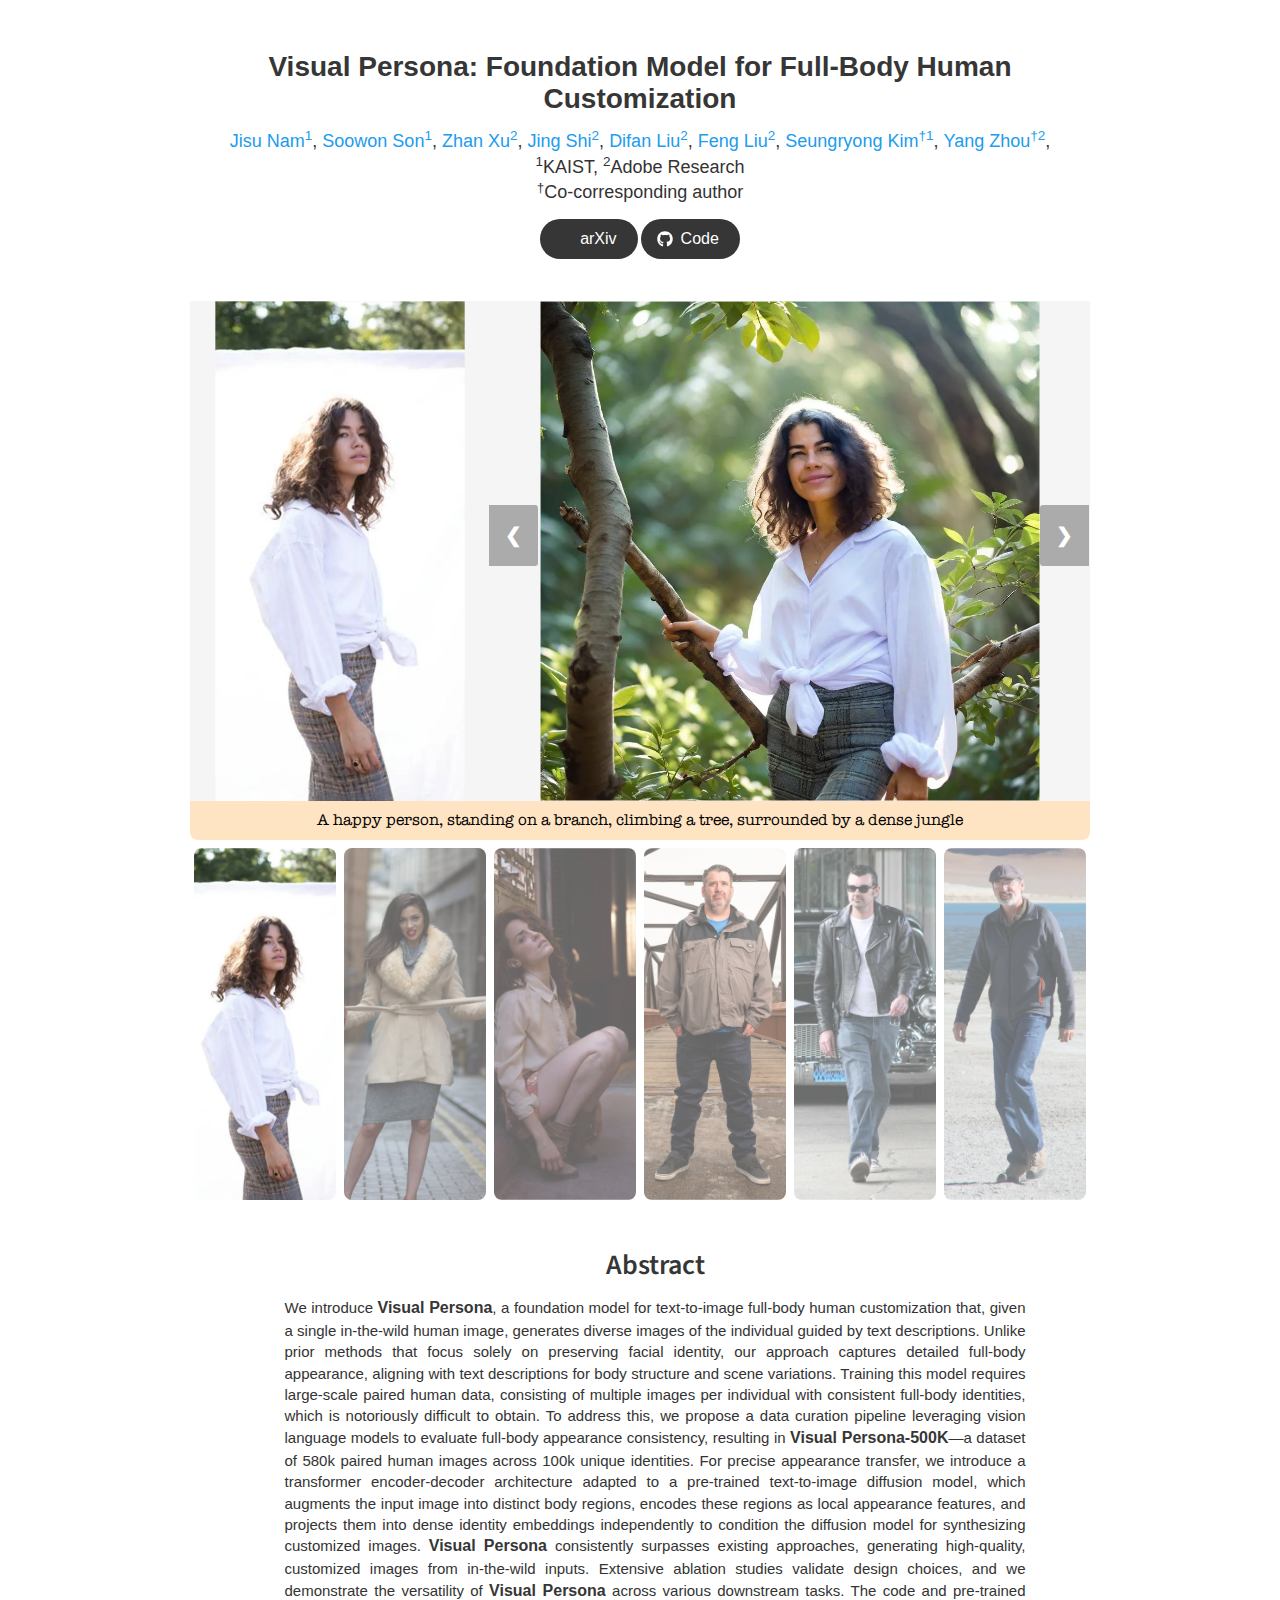
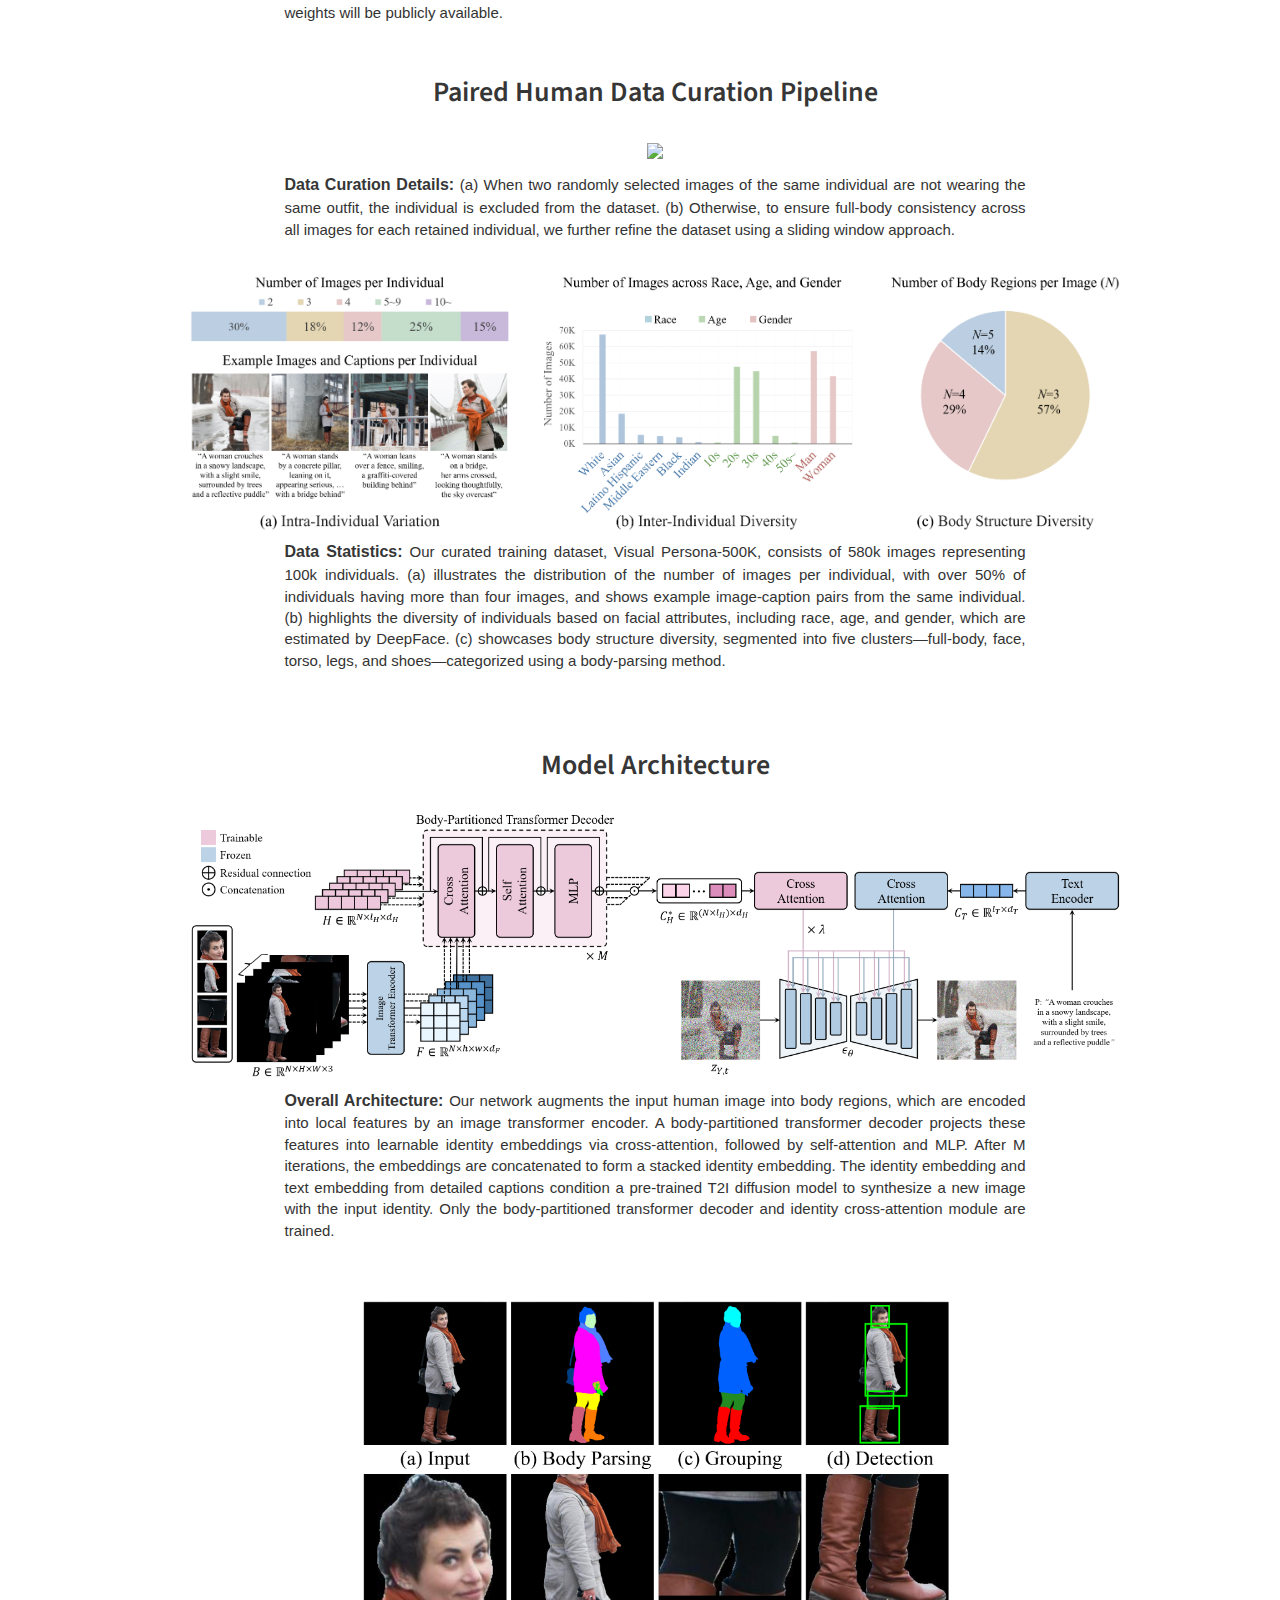
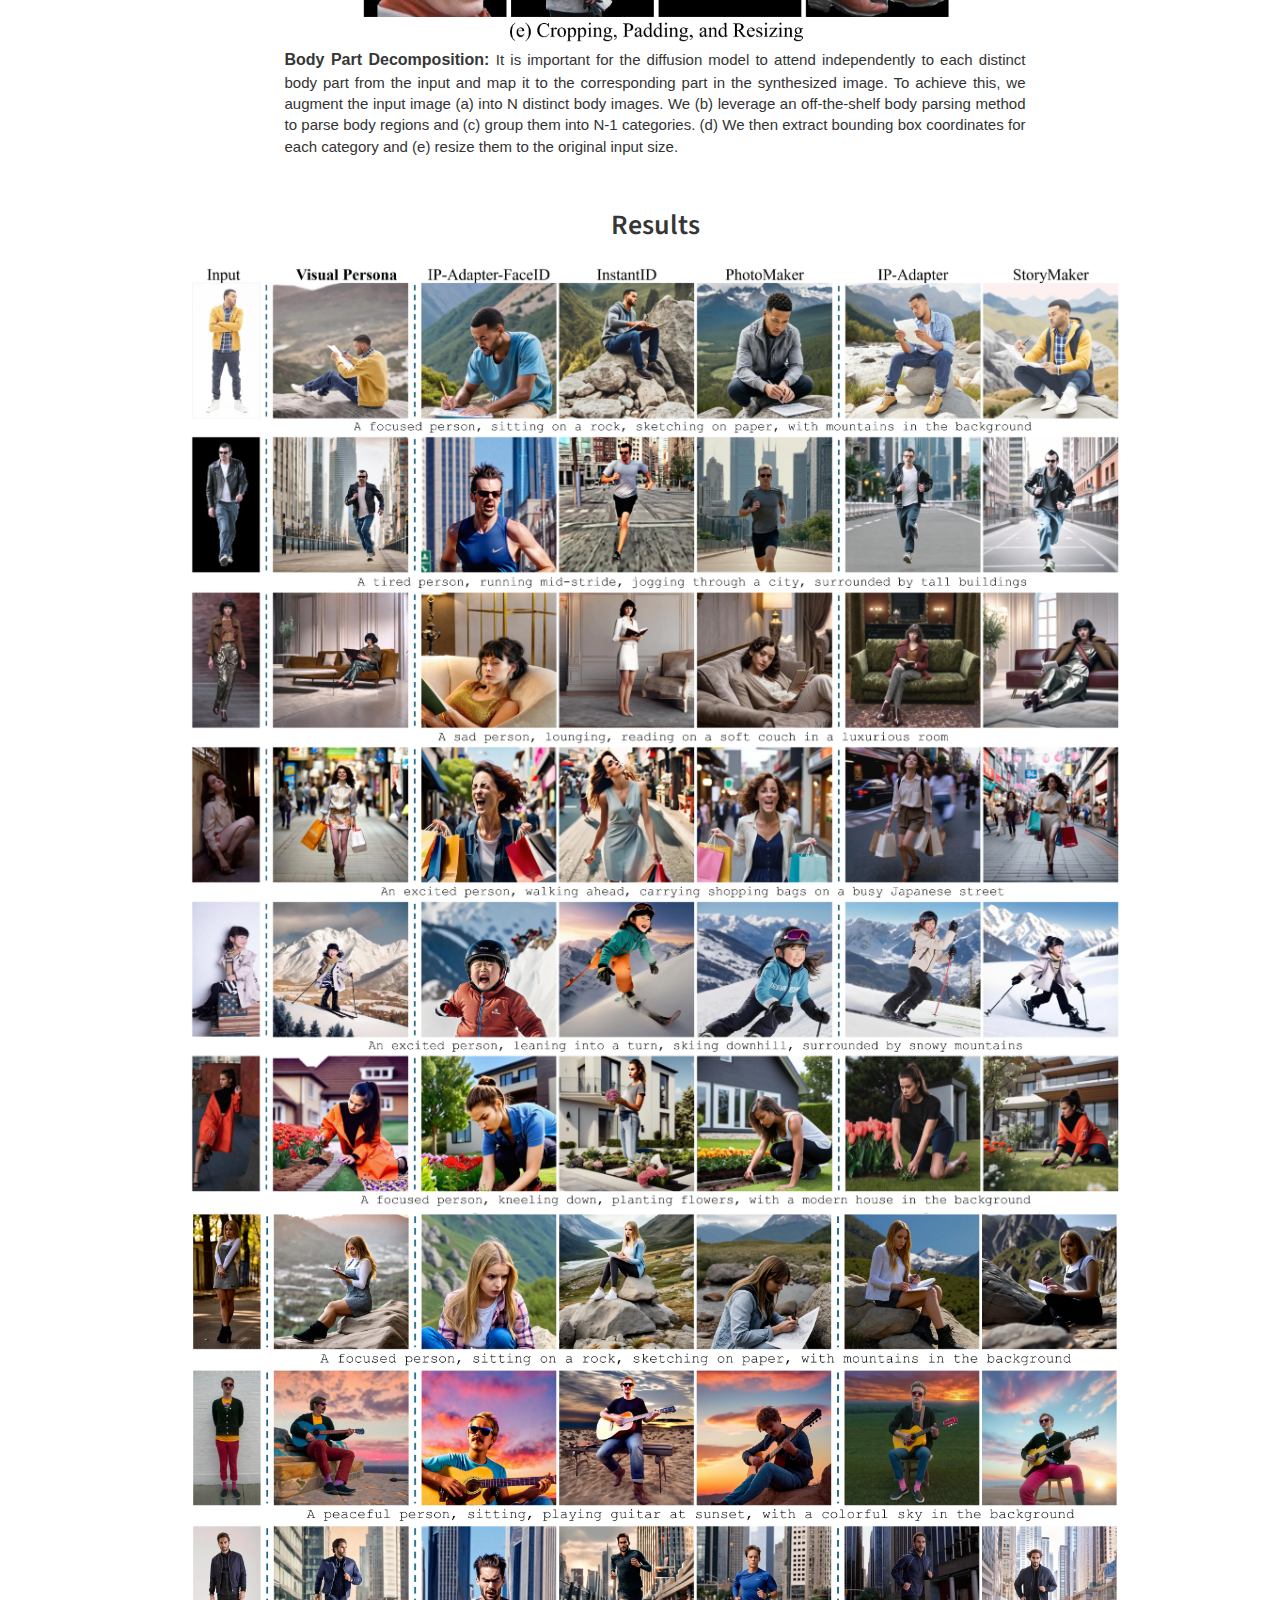
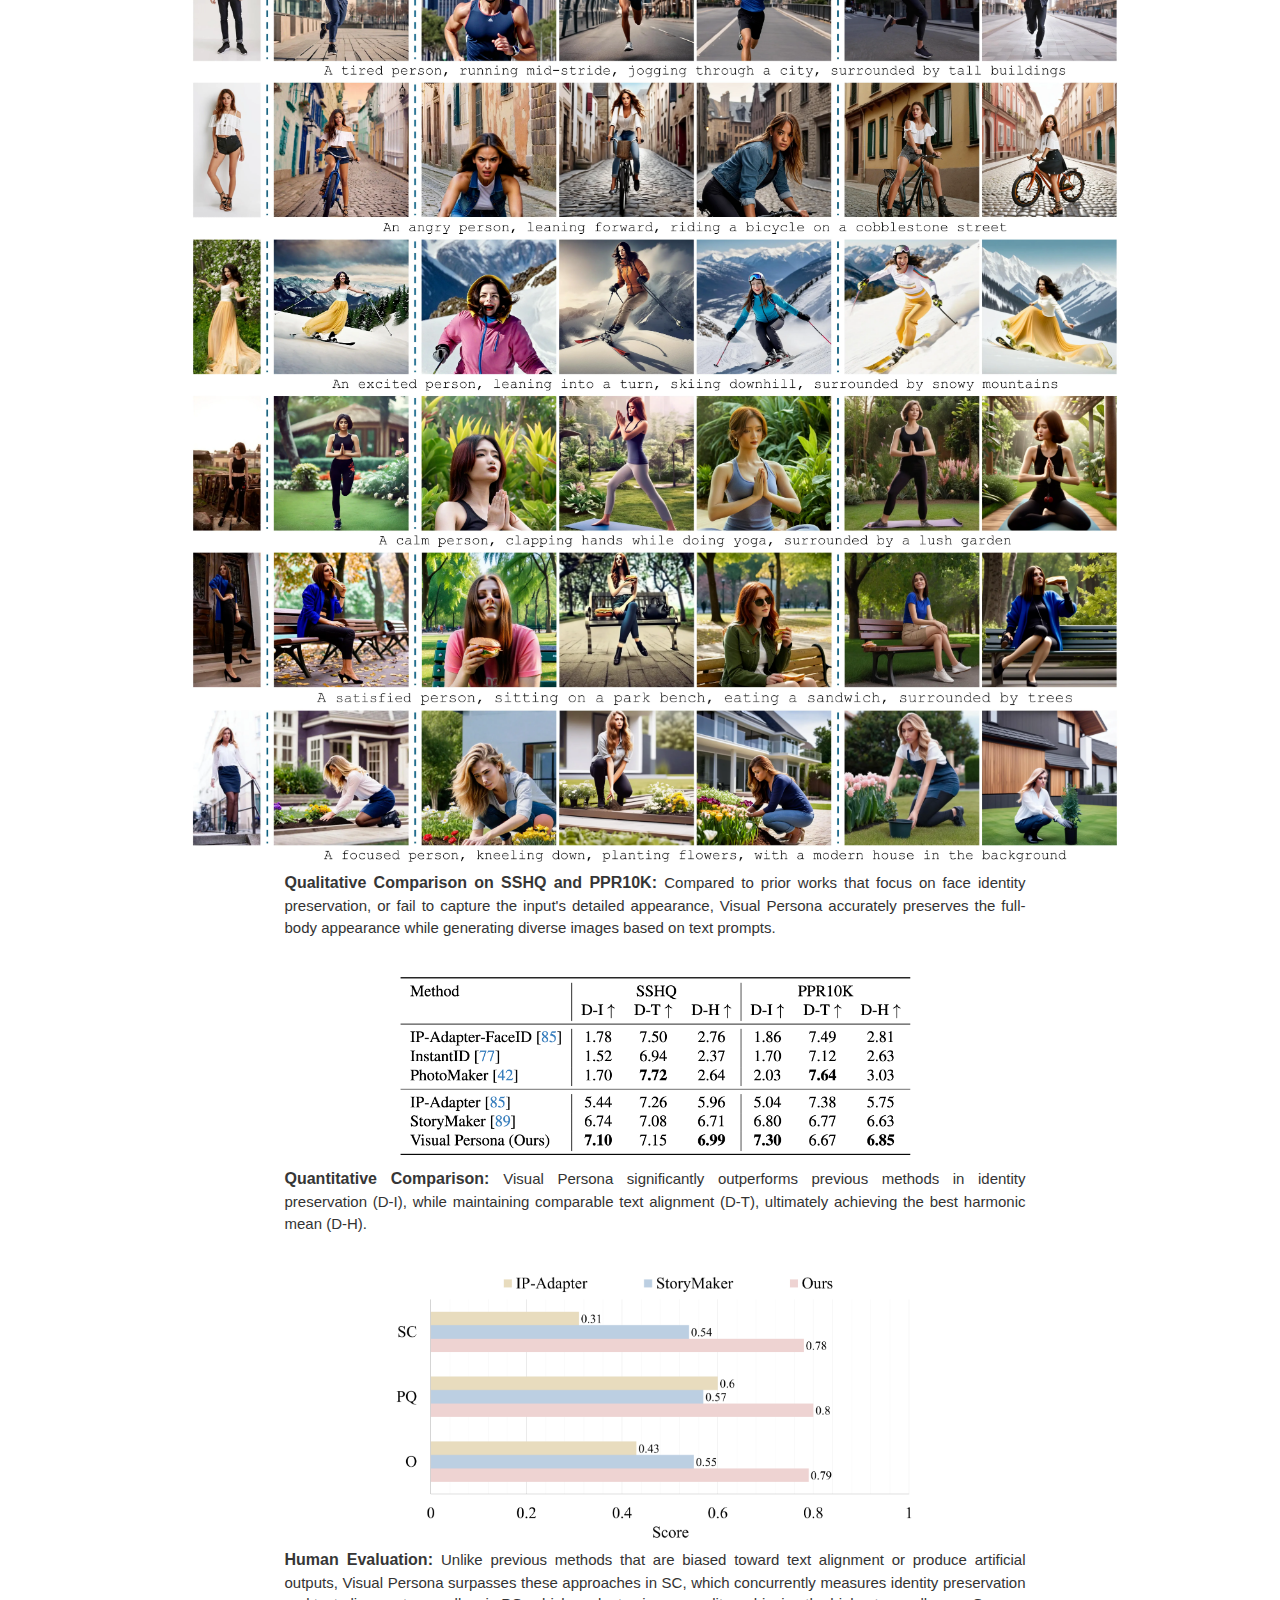
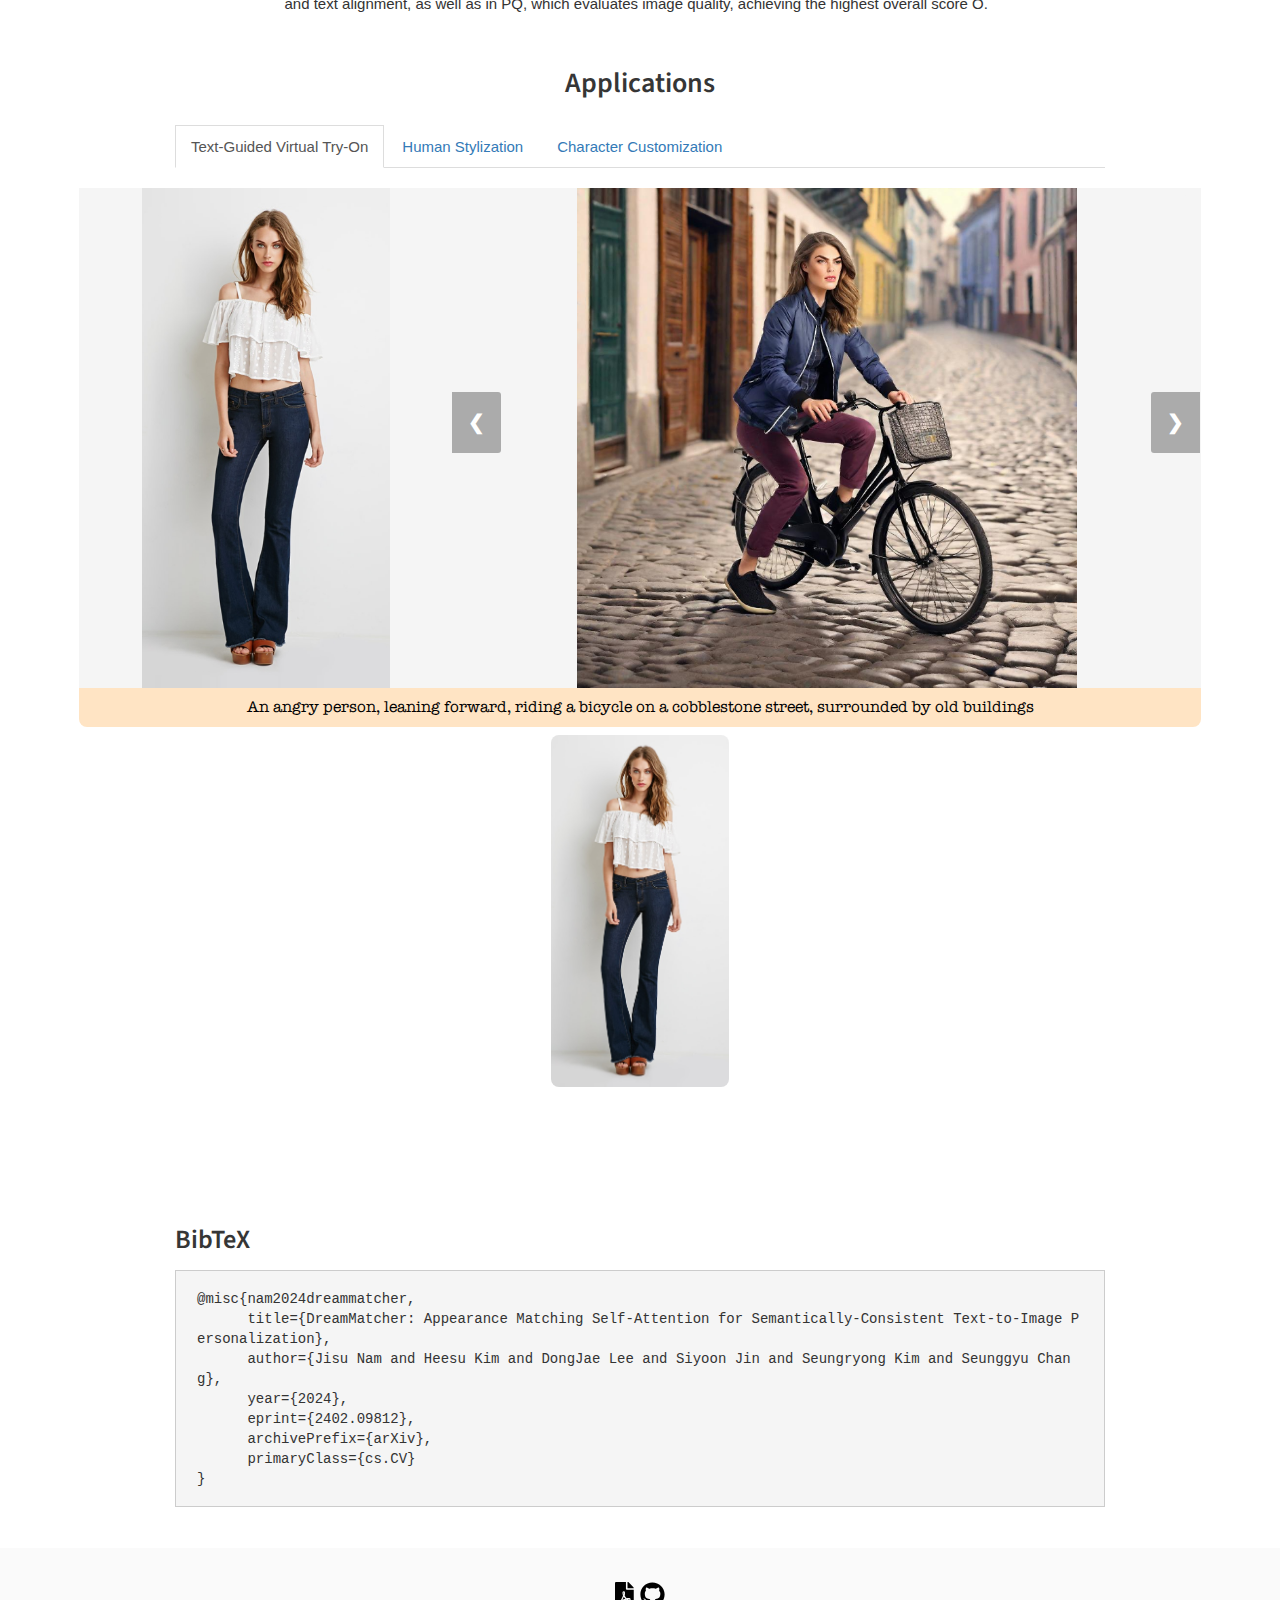
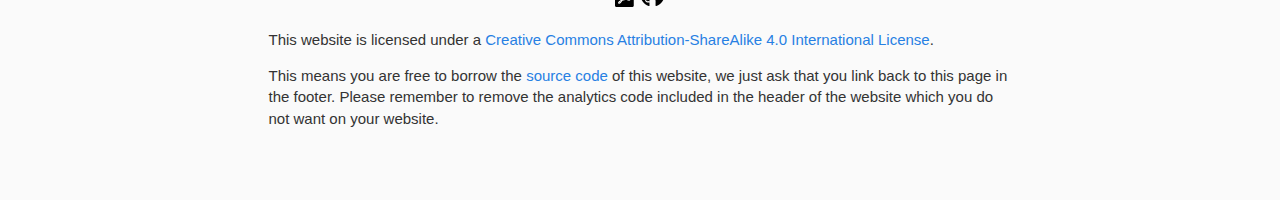
==== commit 10c5dff5: "edit" ====
--- a/index.html
+++ b/index.html
@@ -3,8 +3,7 @@
 <head>
   <meta charset="utf-8">
   <meta name="description"
-        content="DreamMatcher: Appearance Matching Self-Attention
-        for Semantically-Consistent Text-to-Image Personalization">
+        content="Visual Persona: Foundation Model for Full-Body Human Customization">
   <meta name="keywords" content="Diffusion, Matching">
   <meta name="viewport" content="width=device-width, initial-scale=1">
   <title>Visual Persona: Foundation Model for Full-Body Human Customization</title>
@@ -51,7 +50,7 @@
               <a href="https://nam-jisu.github.io/">Jisu Nam<sup>1</sup></a>,
             </span>
             <span class="author-block">
-              Soowon Son<sup>3</sup>,
+              <a href="">Soowon Son<sup>1</sup></a>,
             </span>
             <span class="author-block">
               <a href="">Zhan Xu<sup>2</sup></a>,
@@ -73,7 +72,7 @@
             </span> 
           </div>
           <div class="is-size-5 publication-authors">
-            <span class="author-block"><sup>1</sup>KAIST, <sup>2</sup>Adobe, <sup>3</sup>Korea University</span>
+            <span class="author-block"><sup>1</sup>KAIST, <sup>2</sup>Adobe Research
           </div>
 
           <div class="is-size-5 publication-authors">
@@ -199,8 +198,8 @@
     <div class="container is-max-desktop">
       <div class="columns is-centered has-text-centered">
         <div class="column is-four-fifths">
-          <h2 class="title is-8">Visual Persnona-500K Dataset</h2>
-          <img width="100%" src="static/images/data_pipeline.png" style="margin-top: 20px; margin-bottom: 10px;" display="flex">
+          <h2 class="title is-8">Paired Human Data Curation Pipeline</h2>
+          <img width="80%" src="static/images/data_pipeline.png" style="margin-top: 20px; margin-bottom: 10px;" display="flex">
         </div>
       </div>
     </div>
@@ -212,7 +211,7 @@
         <div class="column is-four-fifths">
           <div class="content has-text-justified" style="margin-top: 5px;">
             <p style="font-size: 15px;">
-              <strong>Data Curation Details : </strong> 
+              <strong>Data Curation Details: </strong> 
               (a) When two randomly selected images of the same individual are not wearing the same outfit, 
               the individual is excluded from the dataset. (b) Otherwise, to ensure full-body consistency across all images for each retained individual, 
               we further refine the dataset using a sliding window approach.
@@ -230,7 +229,7 @@
         <div class="column is-four-fifths">
           <div class="content has-text-justified" style="margin-top: 5px;">
             <p style="font-size: 15px;">
-              <strong>Data Statistics : </strong>
+              <strong>Data Statistics: </strong>
               Our curated training dataset, Visual Persona-500K, consists of 580k images representing 100k individuals. 
               (a) illustrates the distribution of the number of images per individual, with over 50% of individuals having more than four images, and shows example image-caption pairs from the same individual. 
               (b) highlights the diversity of individuals based on facial attributes, including race, age, and gender, which are estimated by DeepFace. 
@@ -261,7 +260,7 @@
             
             <div class="content has-text-justified">
               <p style="font-size: 15px;">
-                <strong>Overall Architecture : </strong>Our network augments the input human image into body regions, which are encoded into local features by an image transformer encoder. 
+                <strong>Overall Architecture: </strong>Our network augments the input human image into body regions, which are encoded into local features by an image transformer encoder. 
                 A body-partitioned transformer decoder projects these features into learnable identity embeddings via cross-attention, followed by self-attention and MLP. 
                 After M iterations, the embeddings are concatenated to form a stacked identity embedding. 
                 The identity embedding and text embedding from detailed captions condition a pre-trained T2I diffusion model to synthesize a new image with the input identity. 
@@ -273,7 +272,7 @@
           <img width="80%" src="static/images/body_part.png" style="margin-top: 20px;"> <!-- Added margin-top for spacing -->
           <div class="content has-text-justified" style="margin-top: 5px;">
             <p style="font-size: 15px;">
-              <strong>Body Part Decomposition : </strong>
+              <strong>Body Part Decomposition: </strong>
               It is important for the diffusion model to attend independently to each distinct body part from the input and map it to the corresponding part in the synthesized image. 
               To achieve this, we augment the input image (a) into N distinct body images. 
               We (b) leverage an off-the-shelf body parsing method to parse body regions and (c) group them into N-1 categories. 
@@ -291,12 +290,15 @@
       <div class="columns is-centered has-text-centered">
         <div class="column is-four-fifths">
           <h2 class="title is-8">Results</h2>
-          
-          <img style="max-width: 100%;" src="static/images/main_qual_1.webp">
-          <img style="max-width: 100%; margin-top: -11px;" src="static/images/main_qual_2.webp">
+        </div>
+      </div>
+      <img style="max-width: 100%;" src="static/images/main_qual_1.webp">
+      <img style="max-width: 100%; margin-top: -11px; margin-bottom: 10px;" src="static/images/main_qual_2.webp">
+      <div class="columns is-centered has-text-centered">
+        <div class="column is-four-fifths">
           <div class="content has-text-justified">
             <p style="font-size: 15px;">
-              <strong>Qualitative Comparison on SSHQ and PPR10K : </strong>Compared to prior works that focus on face identity preservation, or fail to capture the input's detailed appearance, 
+              <strong>Qualitative Comparison on SSHQ and PPR10K: </strong>Compared to prior works that focus on face identity preservation, or fail to capture the input's detailed appearance, 
               Visual Persona accurately preserves the full-body appearance while generating diverse images based on text prompts.
             </p>
           </div>
@@ -304,7 +306,7 @@
           <img style="max-width: 70%; margin-bottom: 10px;" src="static/images/quan_table.png">
           <div class="content has-text-justified">
             <p style="font-size: 15px;">
-              <strong>Quantitative Comparison : </strong>Visual Persona significantly outperforms previous methods in identity preservation (D-I), 
+              <strong>Quantitative Comparison: </strong>Visual Persona significantly outperforms previous methods in identity preservation (D-I), 
               while maintaining comparable text alignment (D-T), ultimately achieving the best harmonic mean (D-H).
             </p>
           </div>
@@ -313,7 +315,7 @@
           <img style="max-width: 70%; margin-bottom: 10px;" src="static/images/human_evaluation.png">
           <div class="content has-text-justified">
             <p style="font-size: 15px;">
-              <strong>Human Evaluation : </strong>Unlike previous methods that are biased toward text alignment or produce artificial outputs, 
+              <strong>Human Evaluation: </strong>Unlike previous methods that are biased toward text alignment or produce artificial outputs, 
               Visual Persona surpasses these approaches in SC, which concurrently measures identity preservation and text alignment, as well as in PQ, which evaluates image quality, 
               achieving the highest overall score O.
             </p>
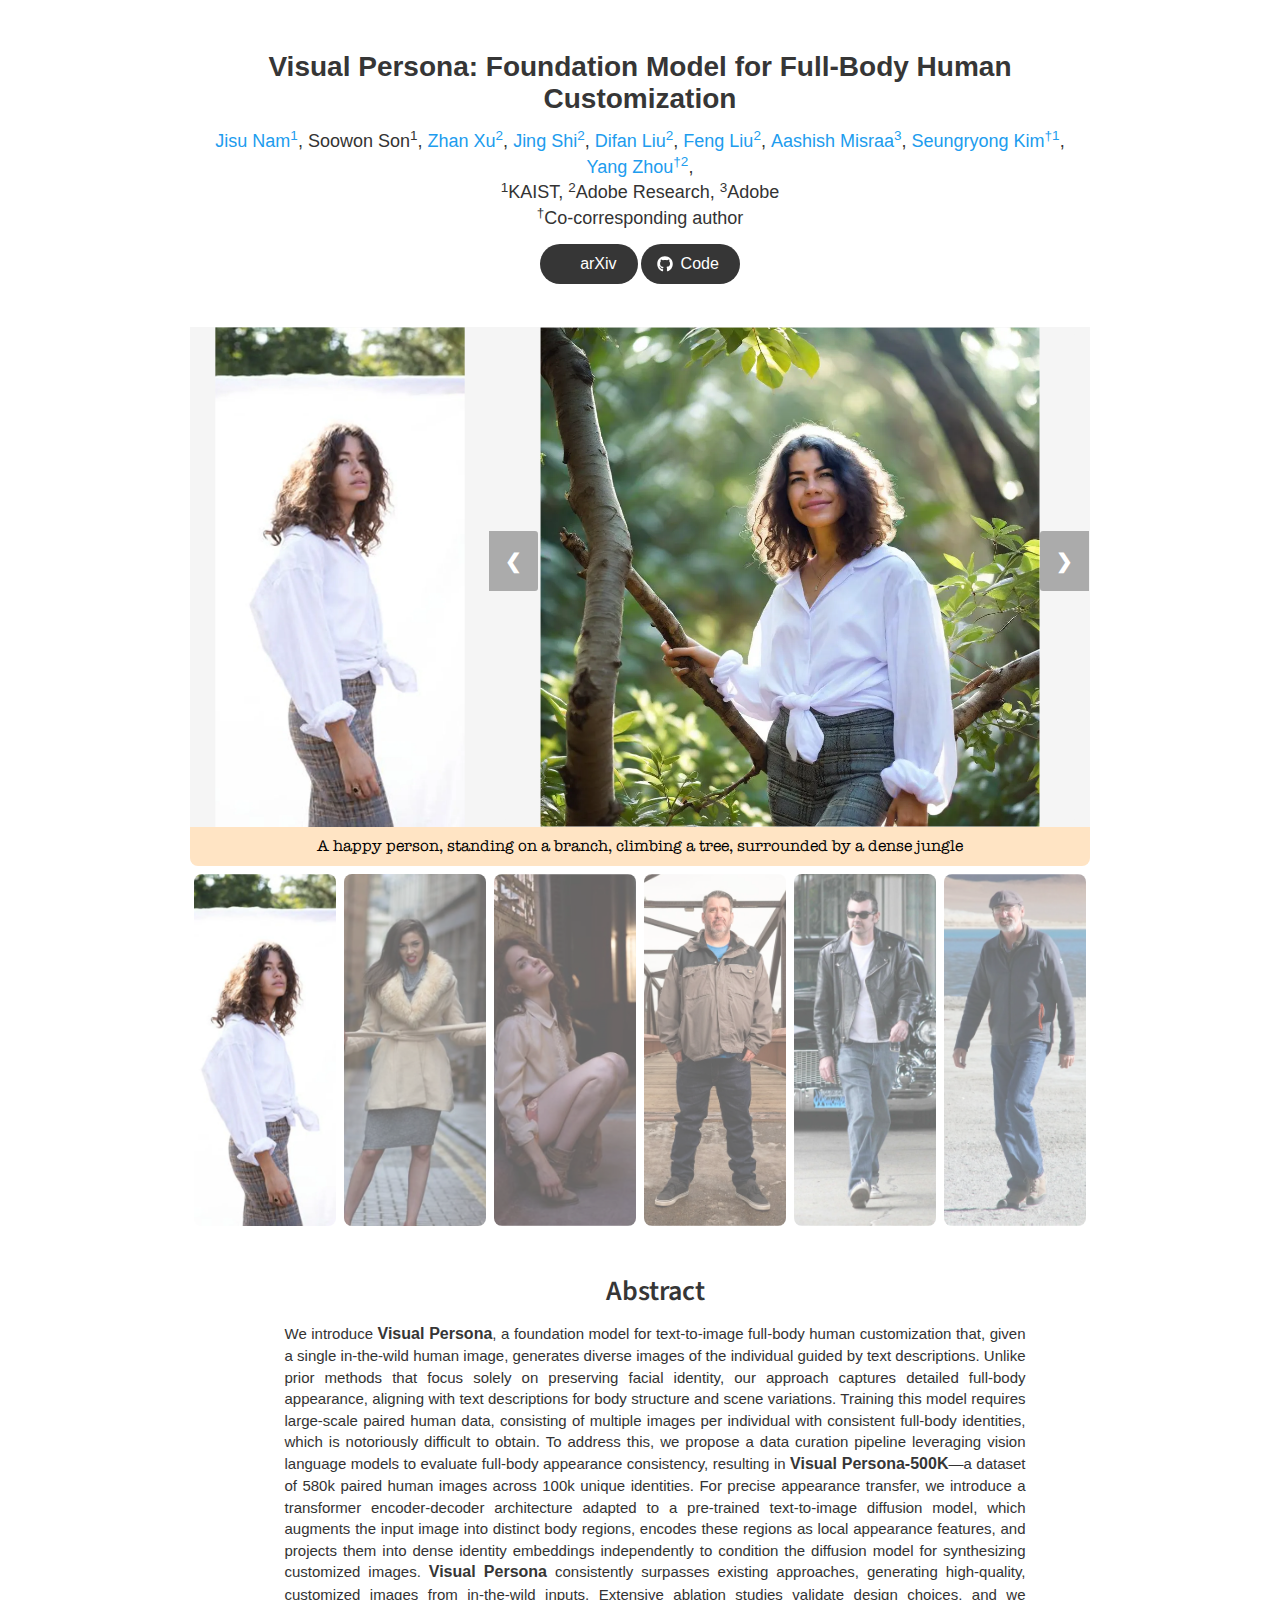
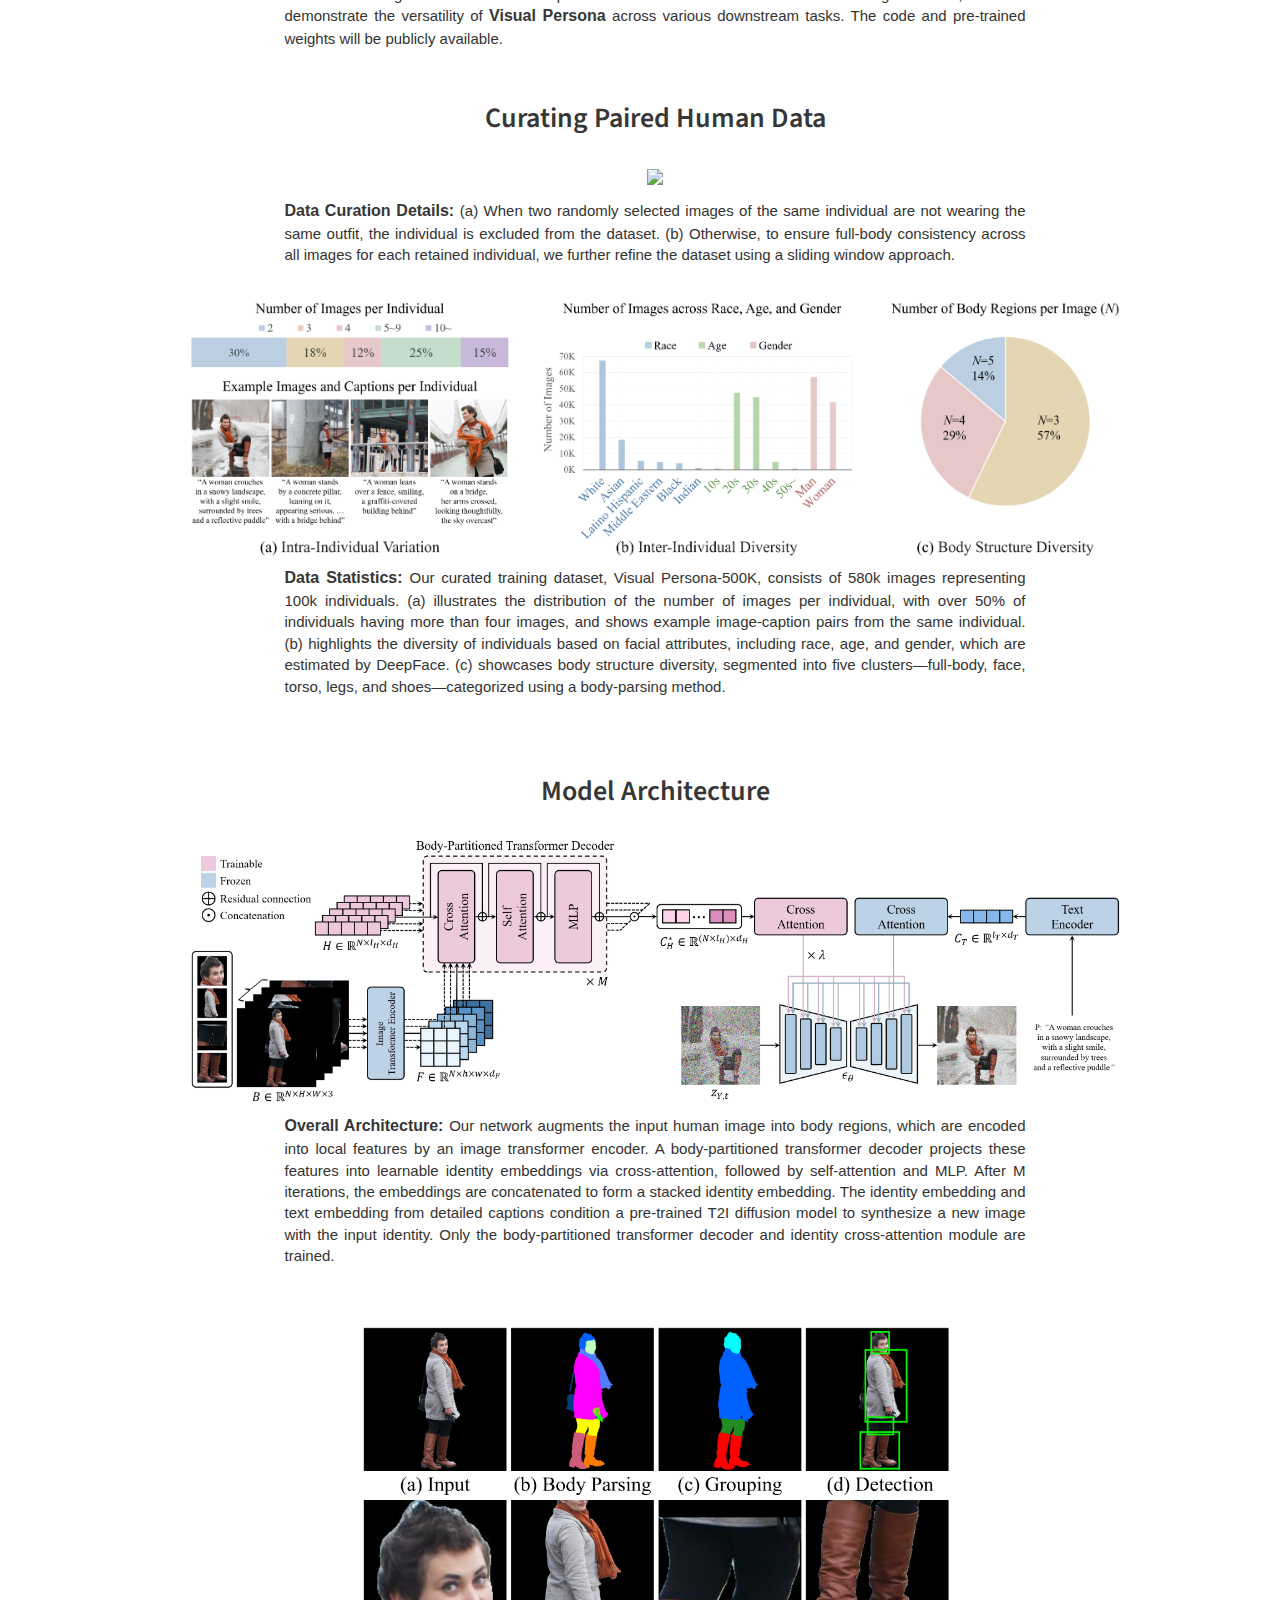
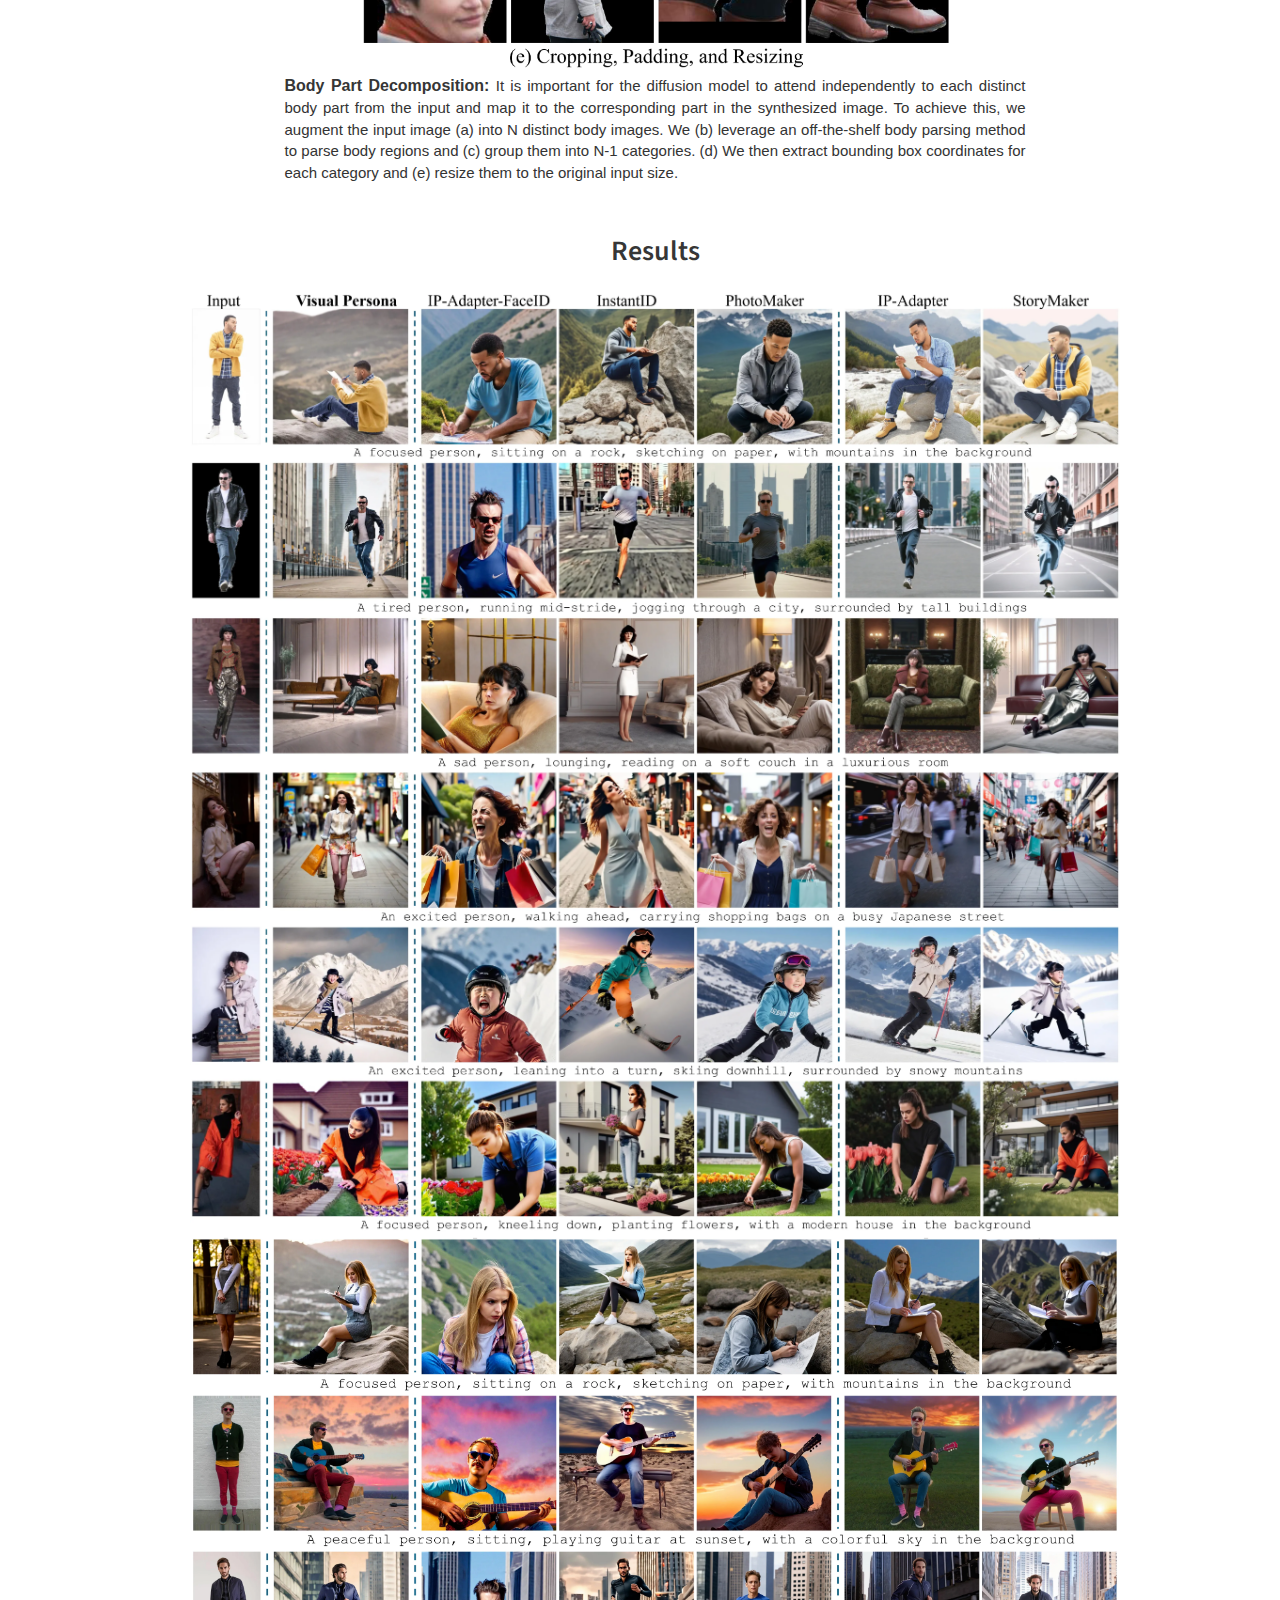
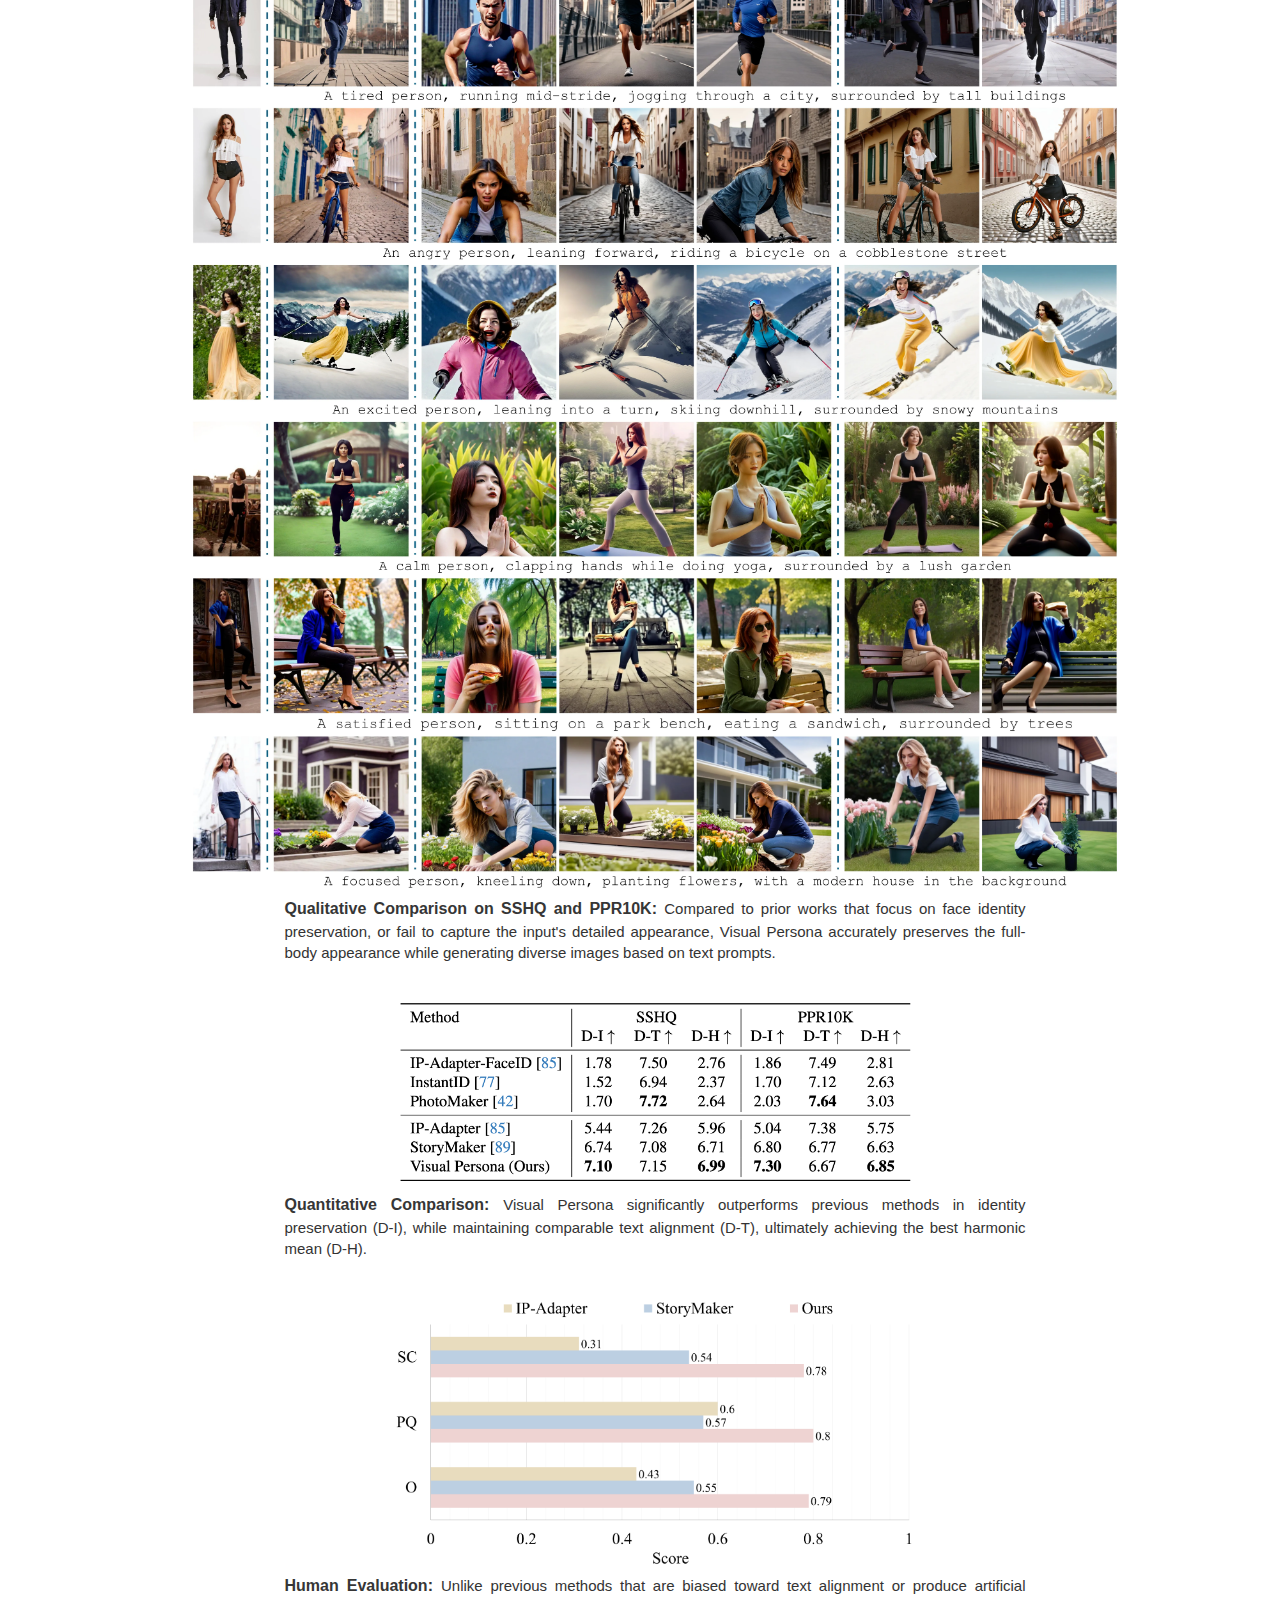
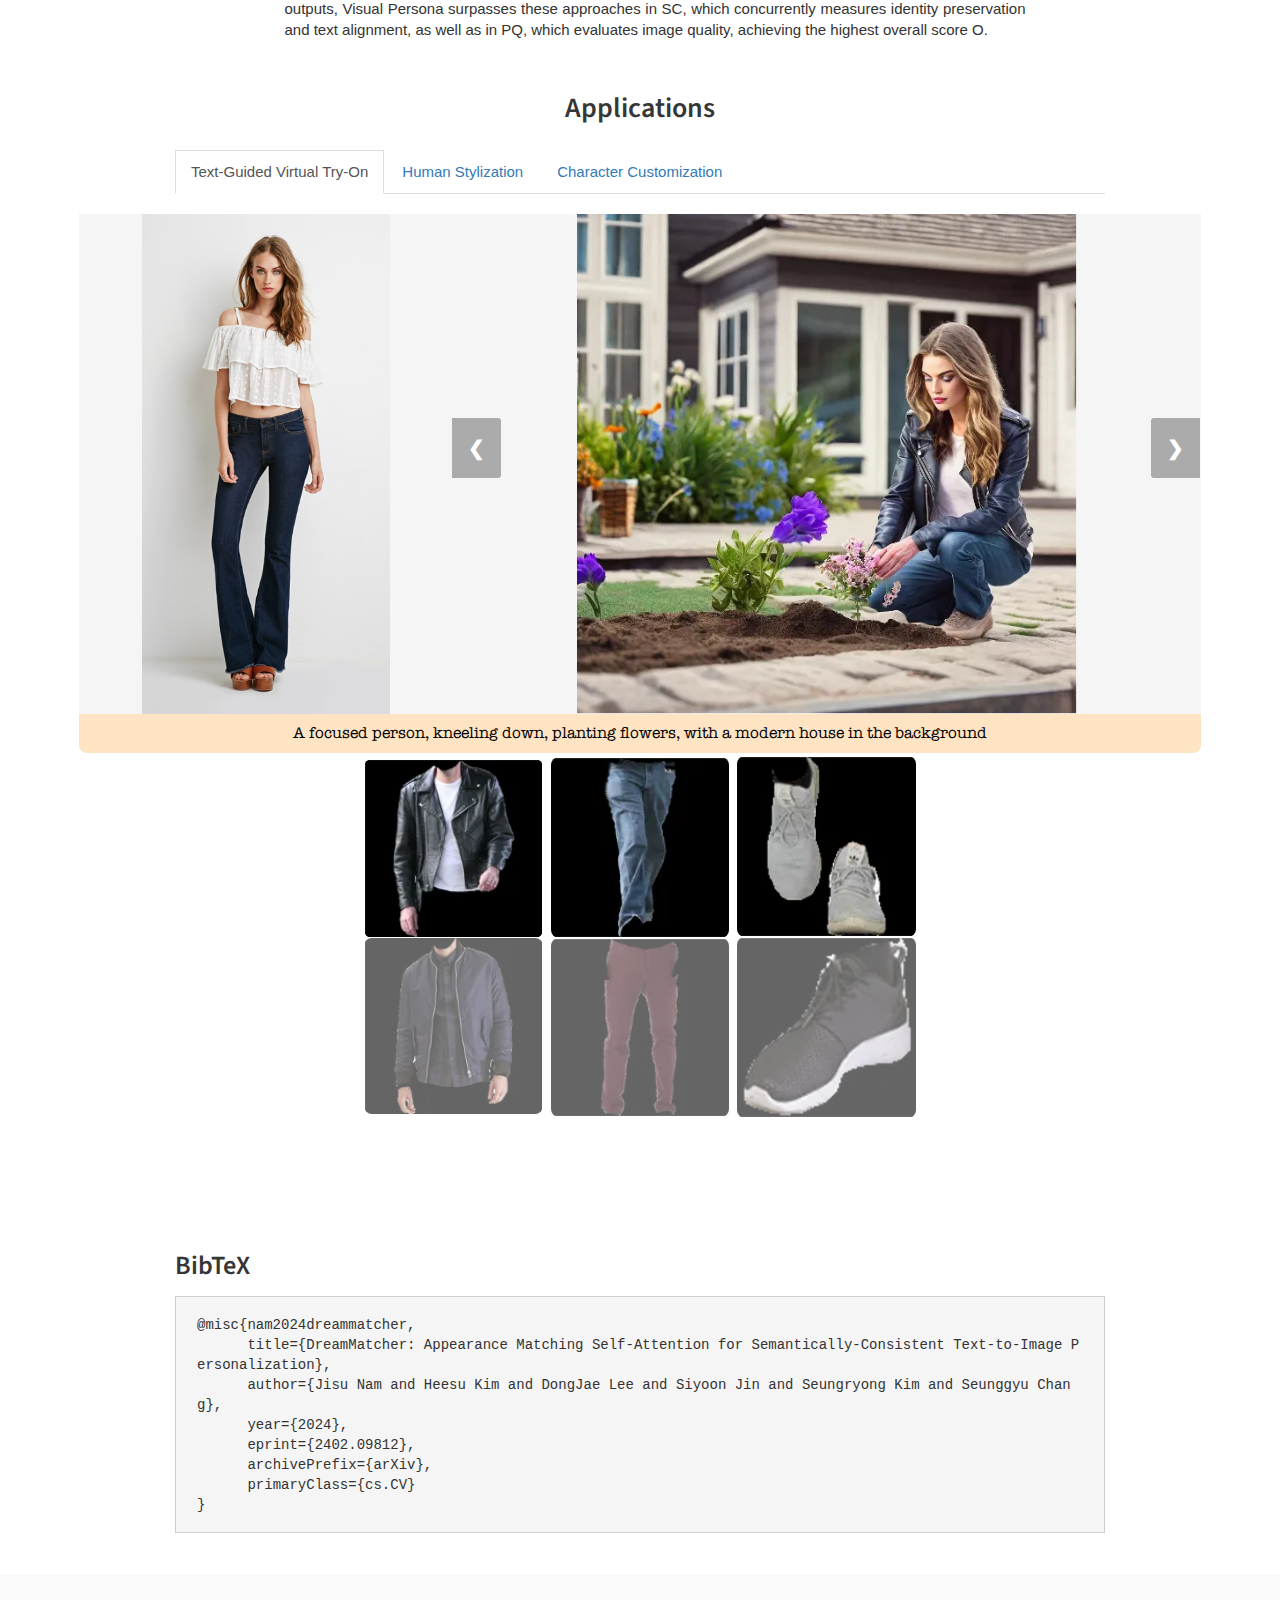
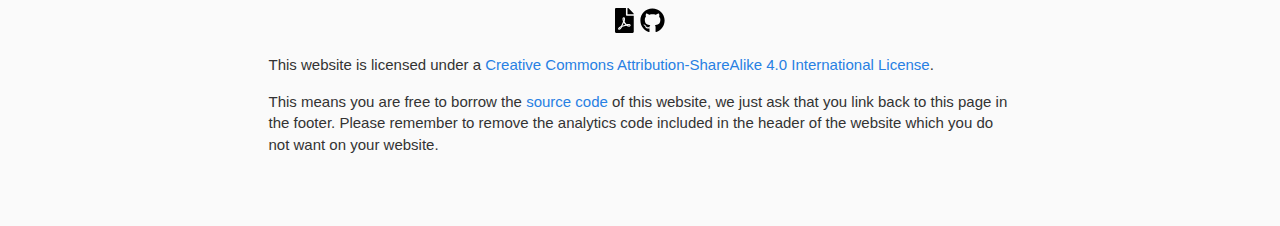
==== commit b71a75f7: "jisu-commit" ====
--- a/index.html
+++ b/index.html
@@ -47,32 +47,35 @@
           <h1 class="title publication-title">Visual Persona: Foundation Model for Full-Body Human Customization</h1>
           <div class="publication-authors">
             <span class="author-block">
-              <a href="https://nam-jisu.github.io/">Jisu Nam<sup>1</sup></a>,
-            </span>
-            <span class="author-block">
-              <a href="">Soowon Son<sup>1</sup></a>,
-            </span>
-            <span class="author-block">
-              <a href="">Zhan Xu<sup>2</sup></a>,
-            </span>
-            <span class="author-block">
-              <a href="">Jing Shi<sup>2</sup></a>,
-            </span>
-            <span class="author-block">
-              <a href="">Difan Liu<sup>2</sup></a>,
-            </span>
-            <span class="author-block">
-              <a href="">Feng Liu<sup>2</sup></a>,
-            </span>
-            <span class="author-block">
-              <a href="https://cvlab.korea.ac.kr/members/faculty">Seungryong Kim<sup>&dagger;1</sup></a>,
+              <a href="https://scholar.google.com/citations?hl=zh-CN&user=xakYe8MAAAAJ">Jisu Nam<sup>1</sup></a>,
+            </span>
+            <span class="author-block">
+              Soowon Son<sup>1</sup>,
+            </span>
+            <span class="author-block">
+              <a href="https://scholar.google.com/citations?user=pF2vMhgAAAAJ&hl=zh-CN">Zhan Xu<sup>2</sup></a>,
+            </span>
+            <span class="author-block">
+              <a href="https://scholar.google.com/citations?hl=zh-CN&user=GPDTa9sAAAAJ">Jing Shi<sup>2</sup></a>,
+            </span>
+            <span class="author-block">
+              <a href="https://scholar.google.com/citations?hl=zh-CN&user=FHtM5MUAAAAJ">Difan Liu<sup>2</sup></a>,
+            </span>
+            <span class="author-block">
+              <a href="https://scholar.google.com/citations?hl=zh-CN&user=uiqXutMAAAAJ">Feng Liu<sup>2</sup></a>,
+            </span>
+            <span class="author-block">
+              <a href="https://scholar.google.com/citations?hl=zh-CN&user=WEVBTxsAAAAJ">Aashish Misraa<sup>3</sup></a>,
+            </span>
+            <span class="author-block">
+              <a href="https://scholar.google.com/citations?hl=zh-CN&user=cIK1hS8AAAAJ">Seungryong Kim<sup>&dagger;1</sup></a>,
             </span>
             <span class="author-block">
               <a href="">Yang Zhou<sup>&dagger;2</sup></a>,
             </span> 
           </div>
           <div class="is-size-5 publication-authors">
-            <span class="author-block"><sup>1</sup>KAIST, <sup>2</sup>Adobe Research
+            <span class="author-block"><sup>1</sup>KAIST, <sup>2</sup>Adobe Research, <sup>3</sup>Adobe
           </div>
 
           <div class="is-size-5 publication-authors">
@@ -198,7 +201,7 @@
     <div class="container is-max-desktop">
       <div class="columns is-centered has-text-centered">
         <div class="column is-four-fifths">
-          <h2 class="title is-8">Paired Human Data Curation Pipeline</h2>
+          <h2 class="title is-8">Curating Paired Human Data</h2>
           <img width="80%" src="static/images/data_pipeline.png" style="margin-top: 20px; margin-bottom: 10px;" display="flex">
         </div>
       </div>
@@ -381,10 +384,6 @@
                 <p id="tryon-caption">Hellos</p>
             </div>
             <div class="carousel-row">
-        
-              <div class="carousel-column">
-                <img class="tryon-demo cursor active" src="static/images/application/virtual-tryon/input.png" data-scene-index="0">
-              </div>
             
             </div>
           </div>
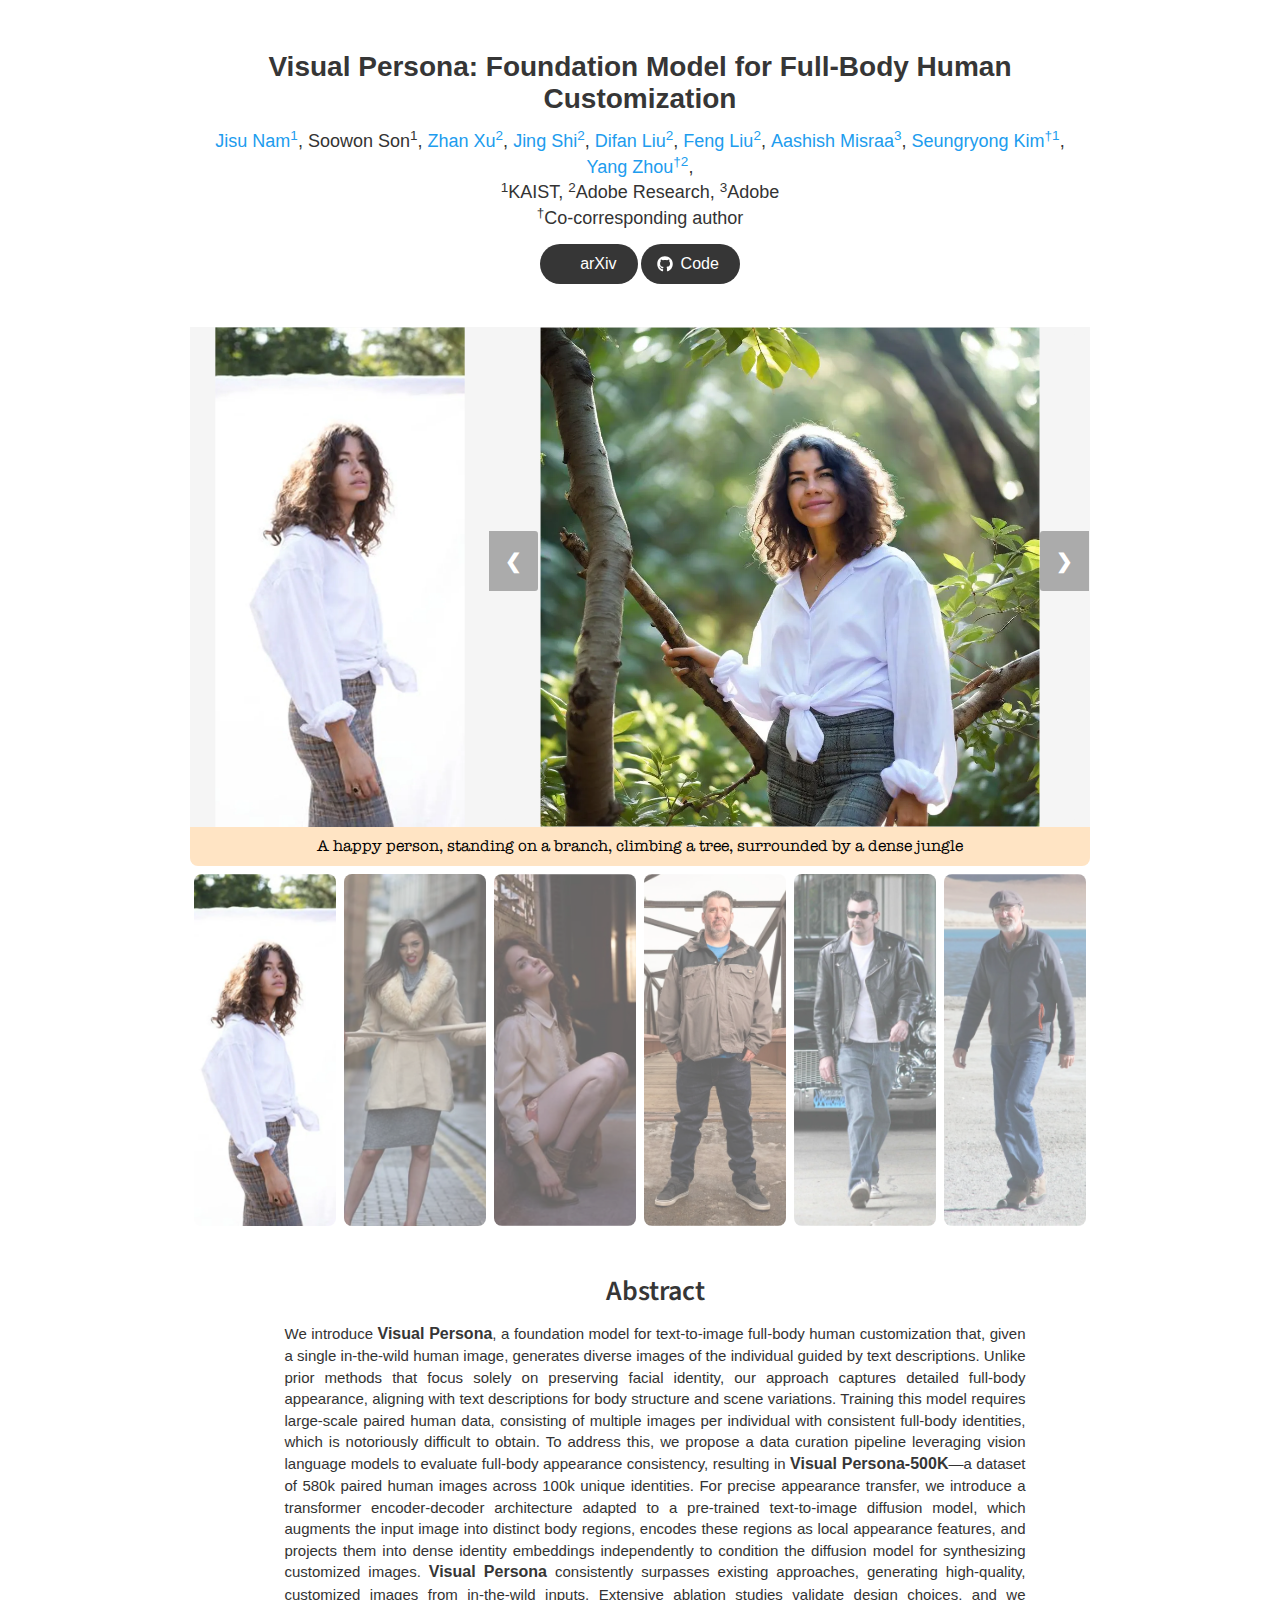
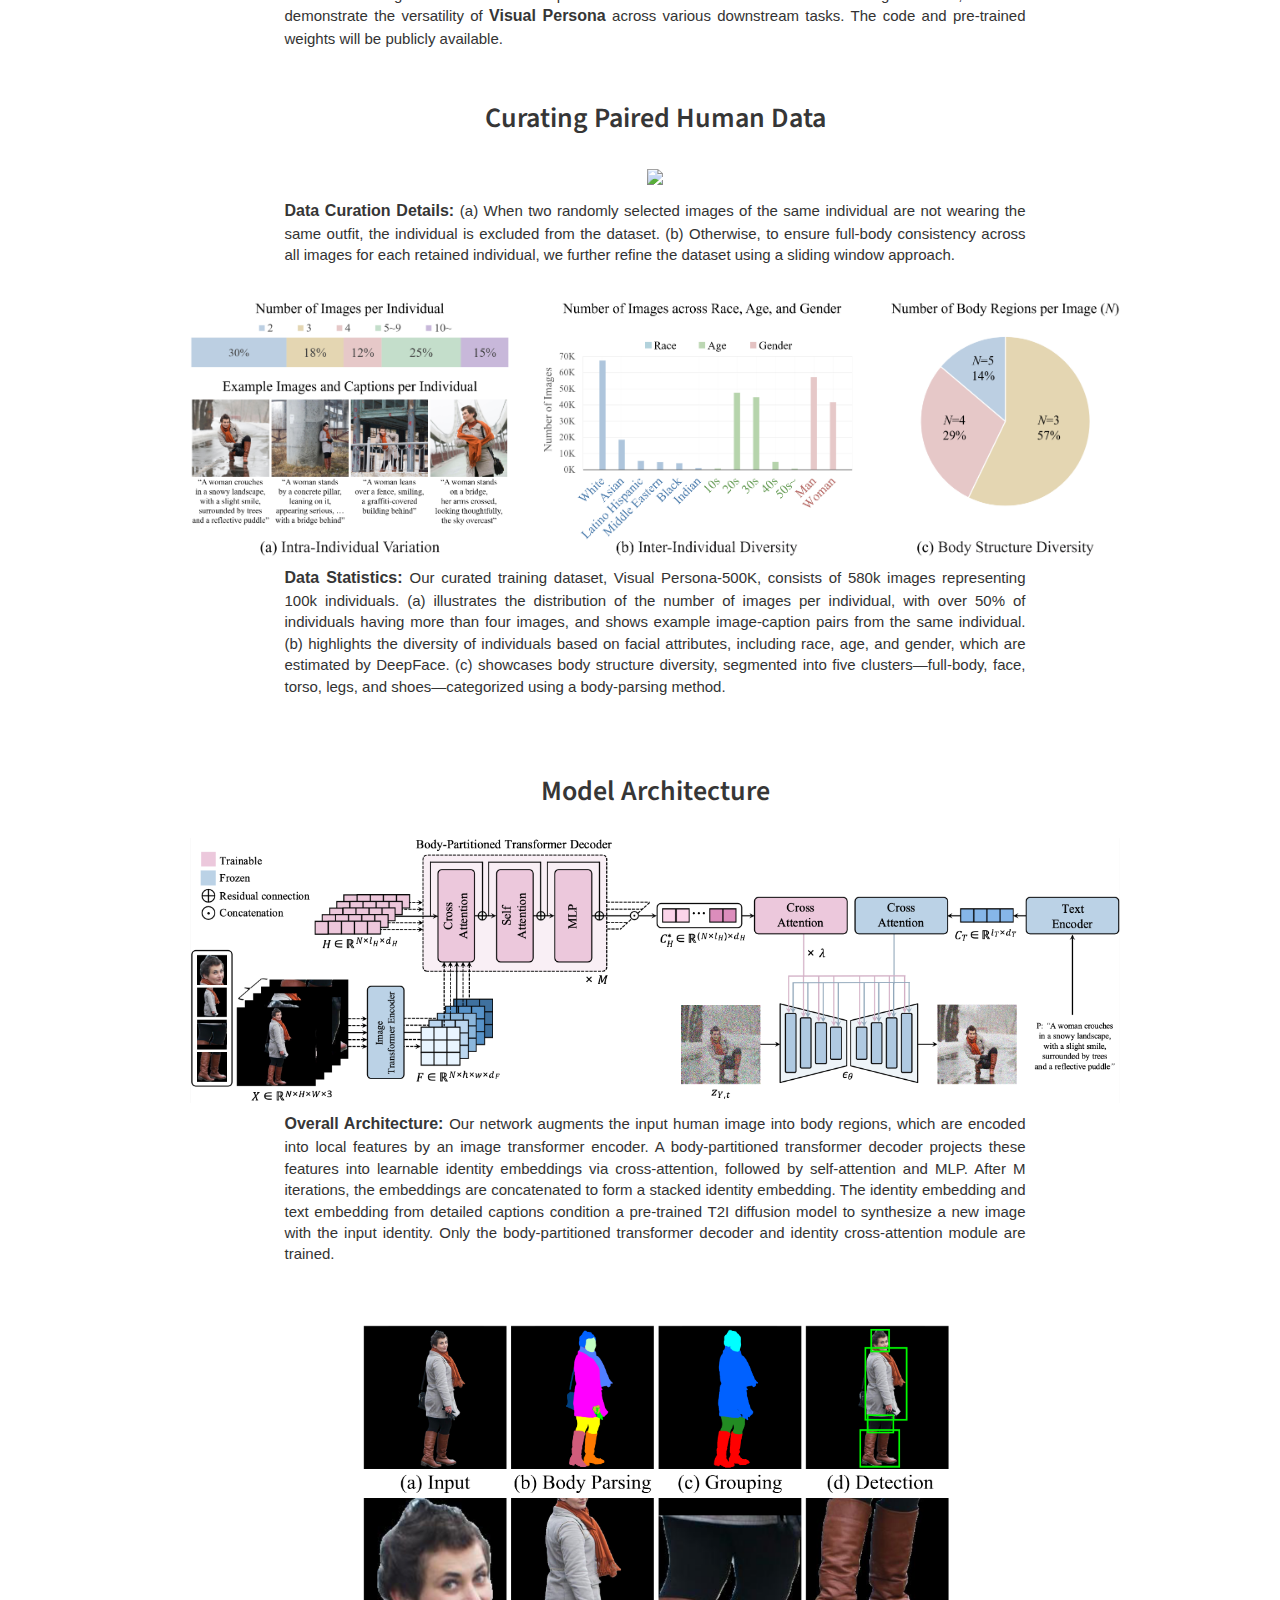
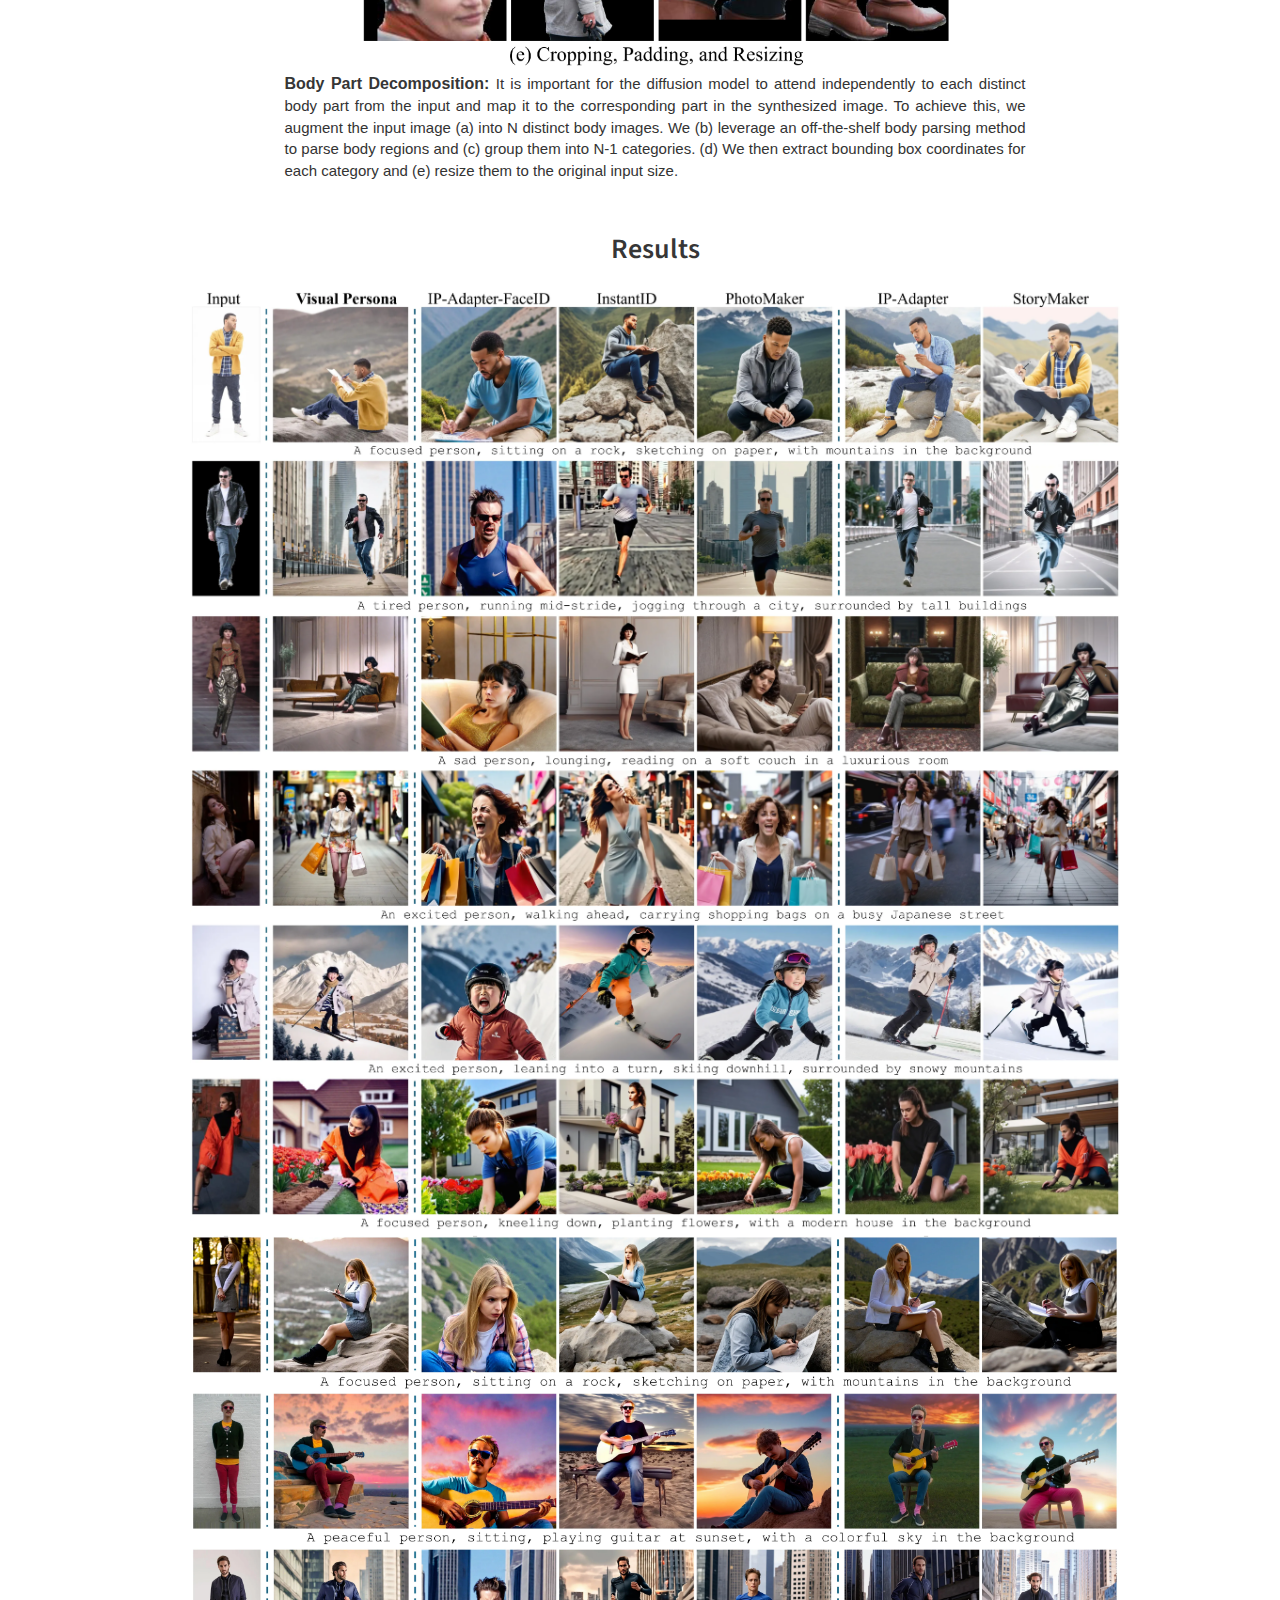
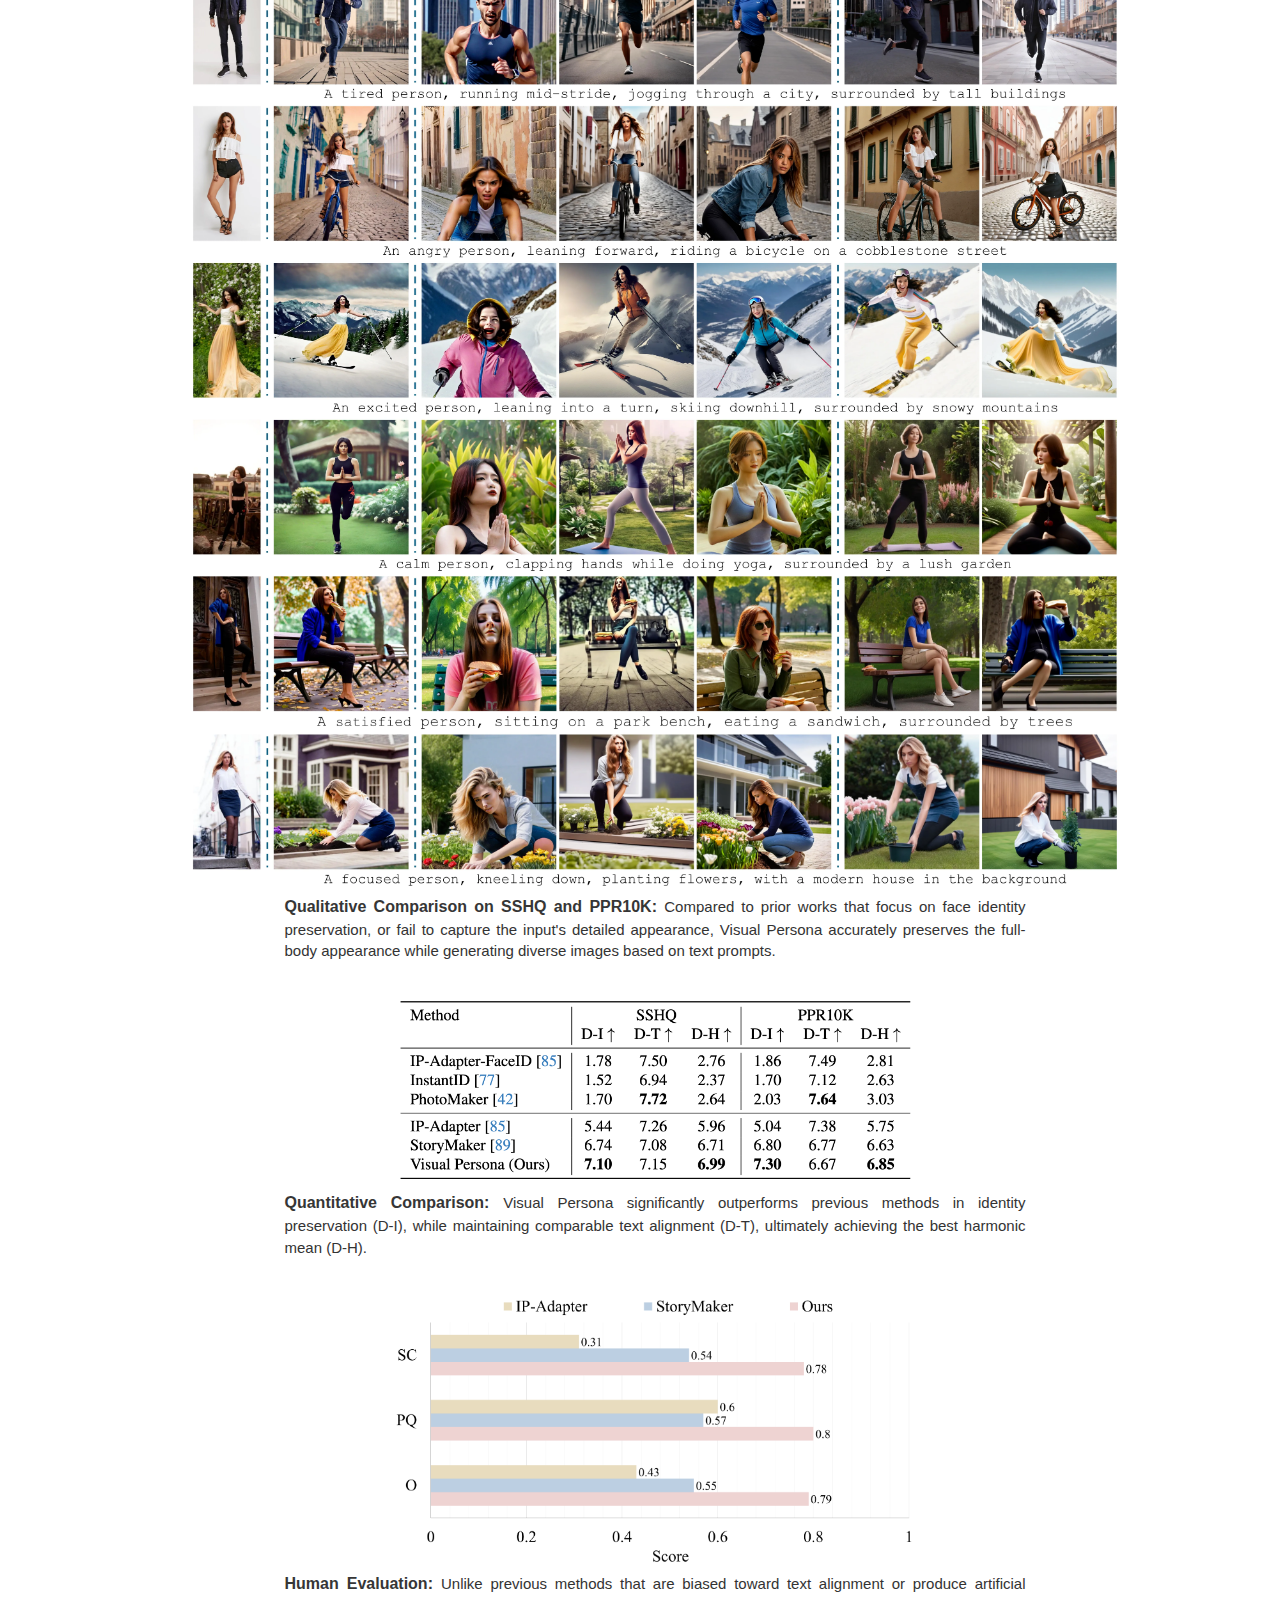
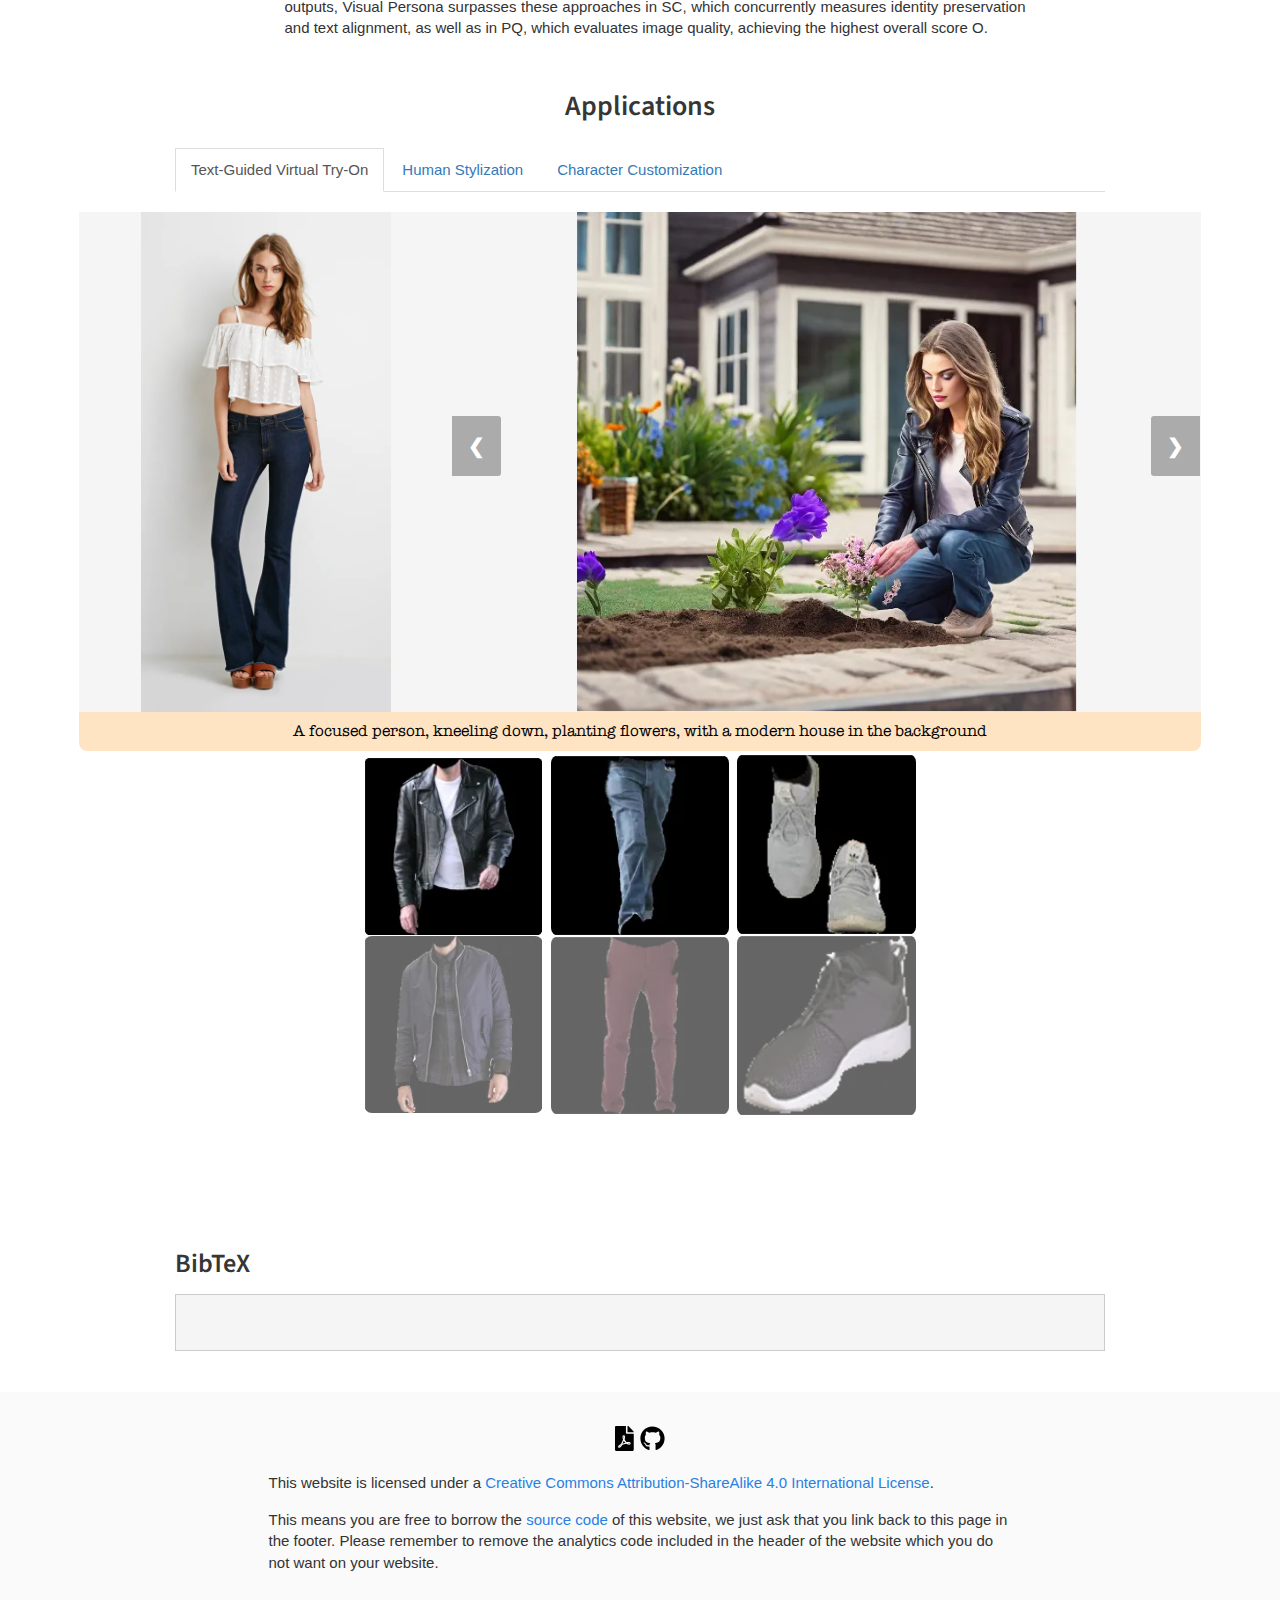
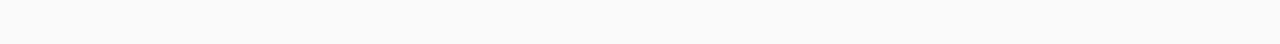
==== commit f3f2486e: "js-commit3" ====
--- a/index.html
+++ b/index.html
@@ -485,14 +485,7 @@
 <section class="section" id="BibTeX">
   <div class="container is-max-desktop content">
     <h2 class="title">BibTeX</h2>
-    <pre><code>@misc{nam2024dreammatcher,
-      title={DreamMatcher: Appearance Matching Self-Attention for Semantically-Consistent Text-to-Image Personalization}, 
-      author={Jisu Nam and Heesu Kim and DongJae Lee and Siyoon Jin and Seungryong Kim and Seunggyu Chang},
-      year={2024},
-      eprint={2402.09812},
-      archivePrefix={arXiv},
-      primaryClass={cs.CV}
-}
+    <pre><code>
 </code></pre>
   </div>
 </section>
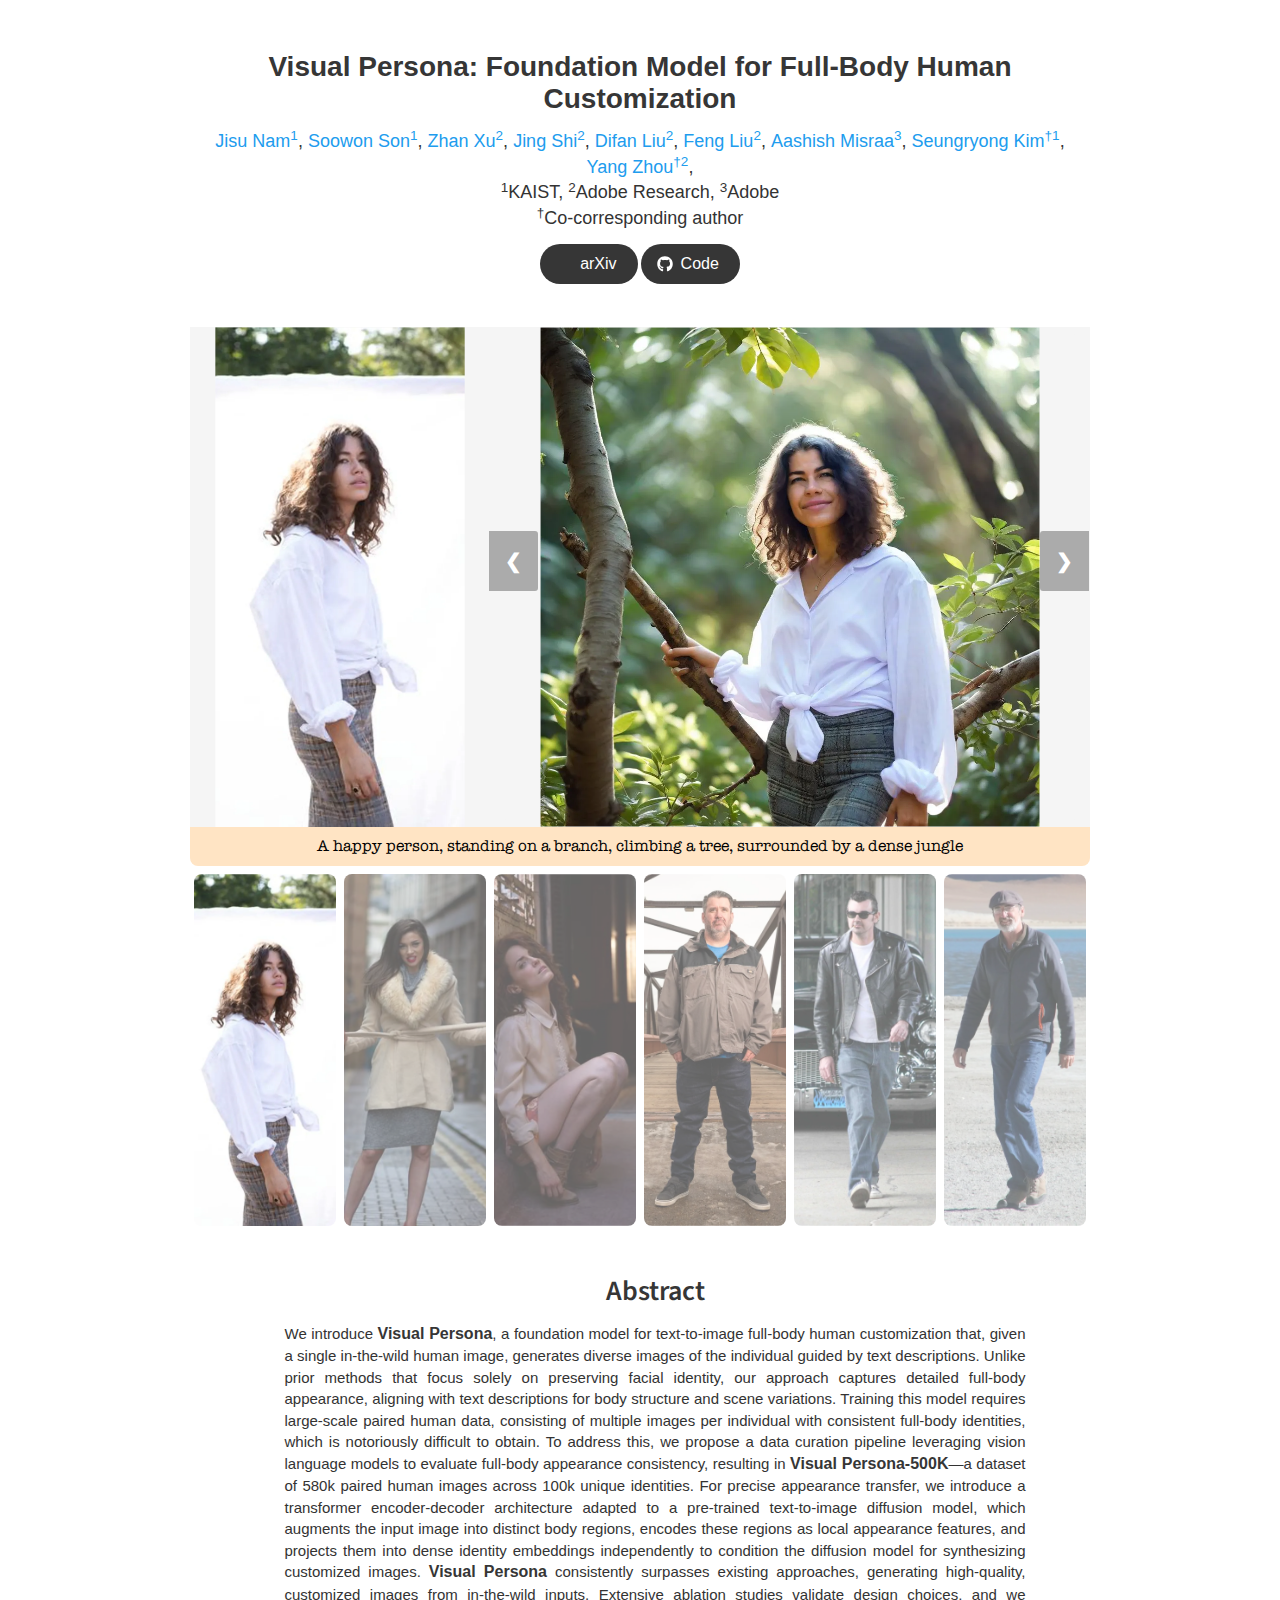
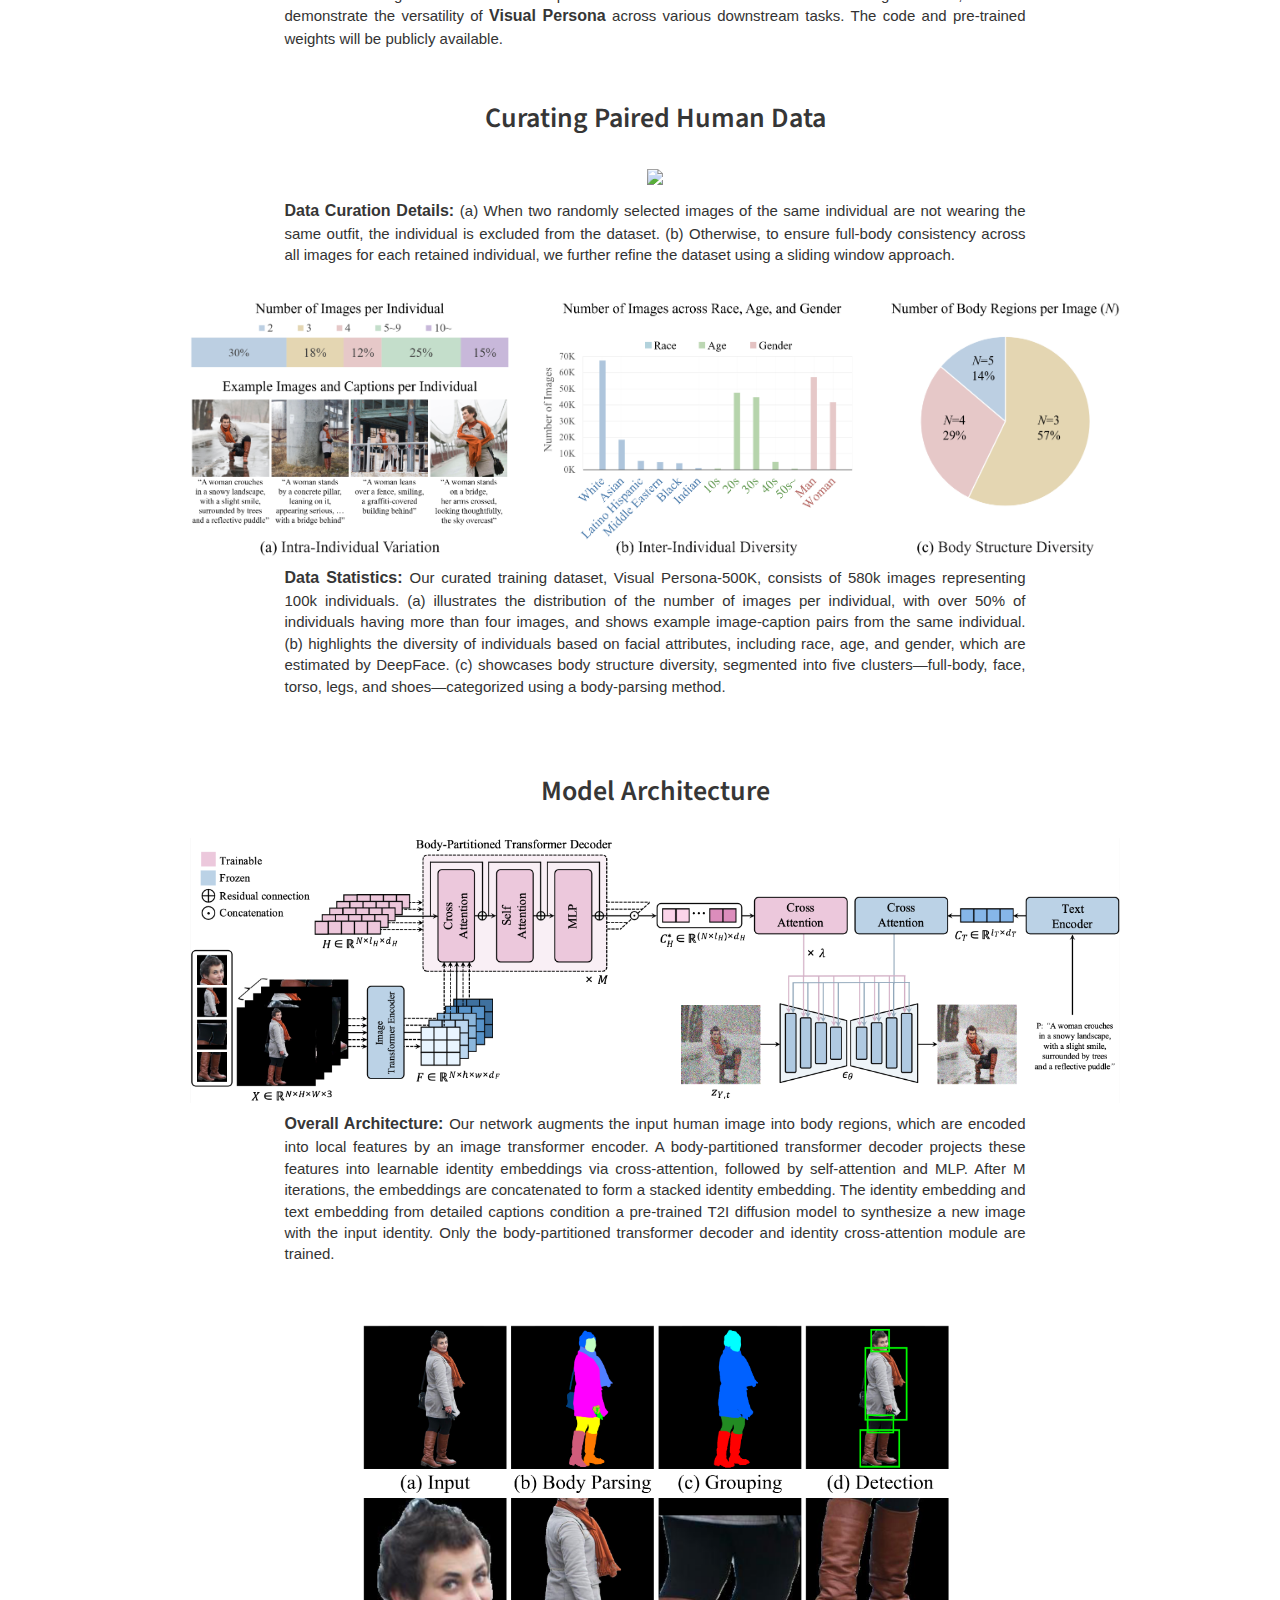
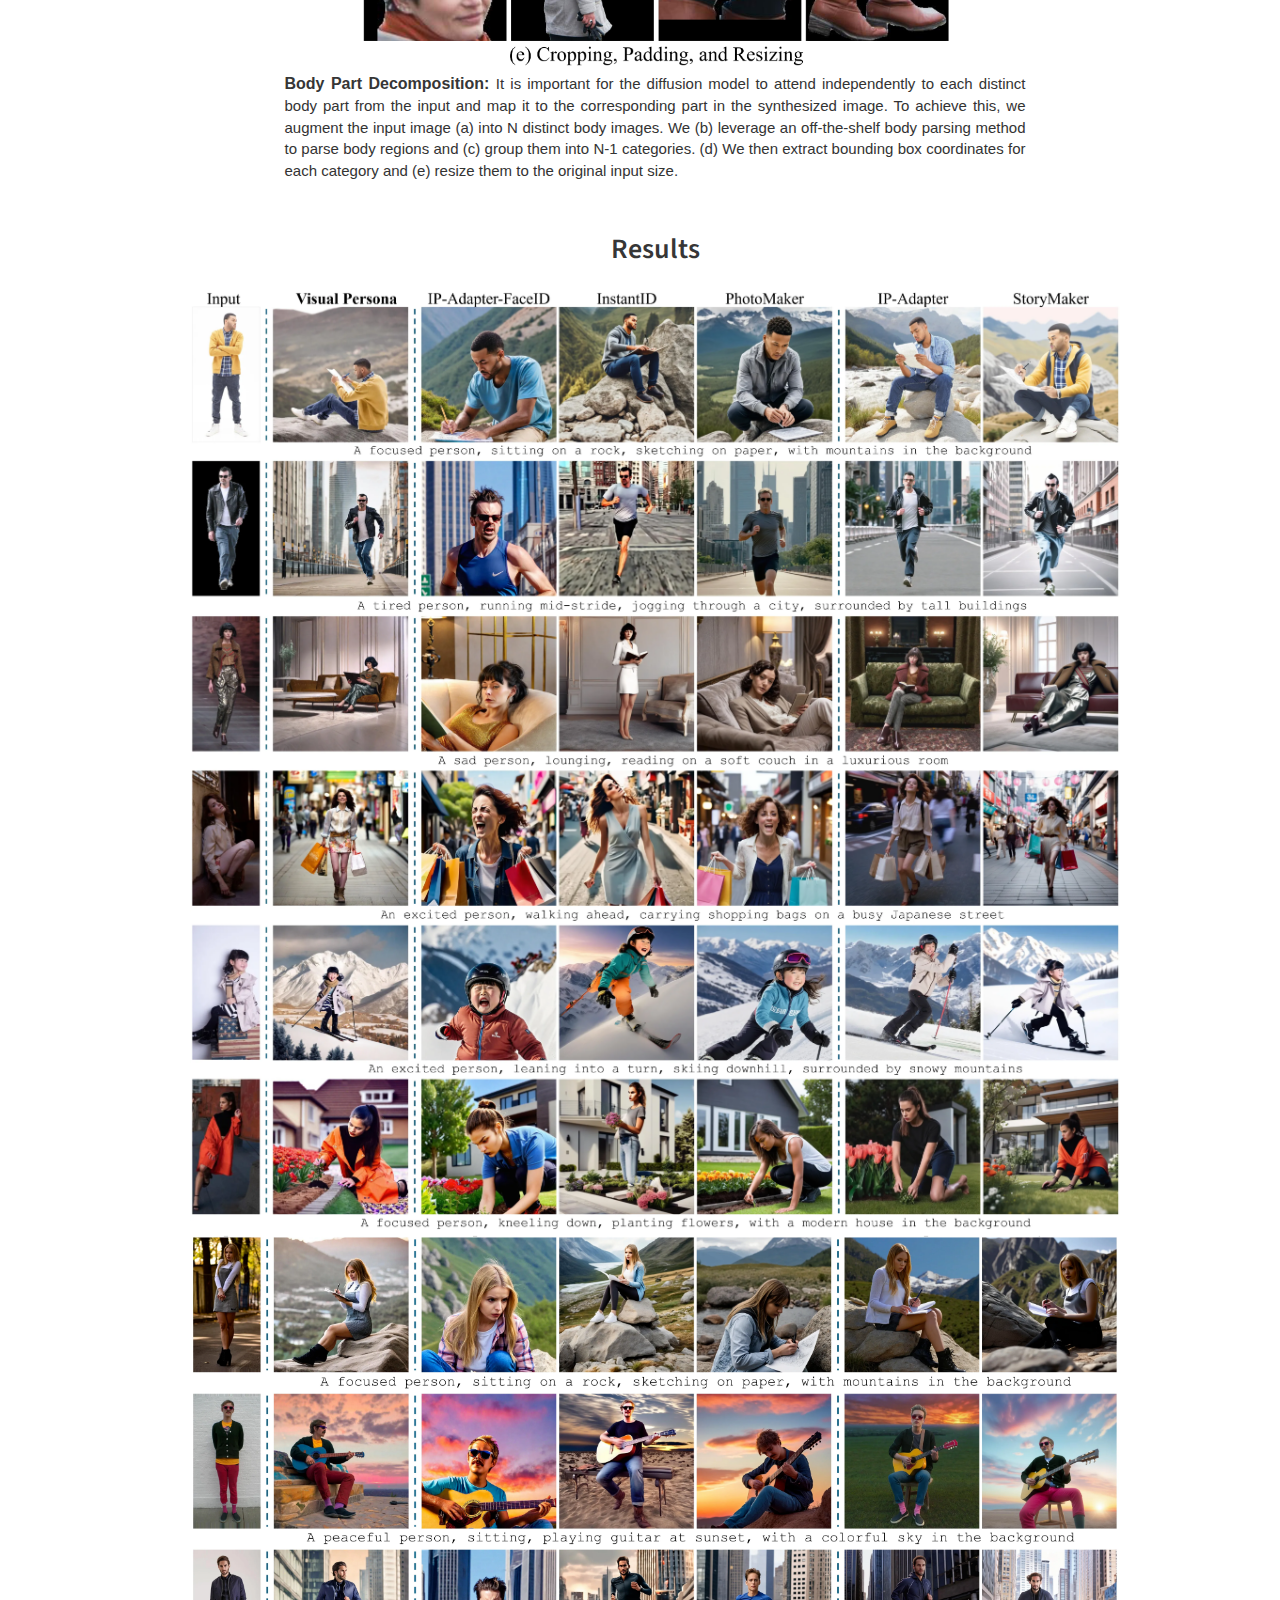
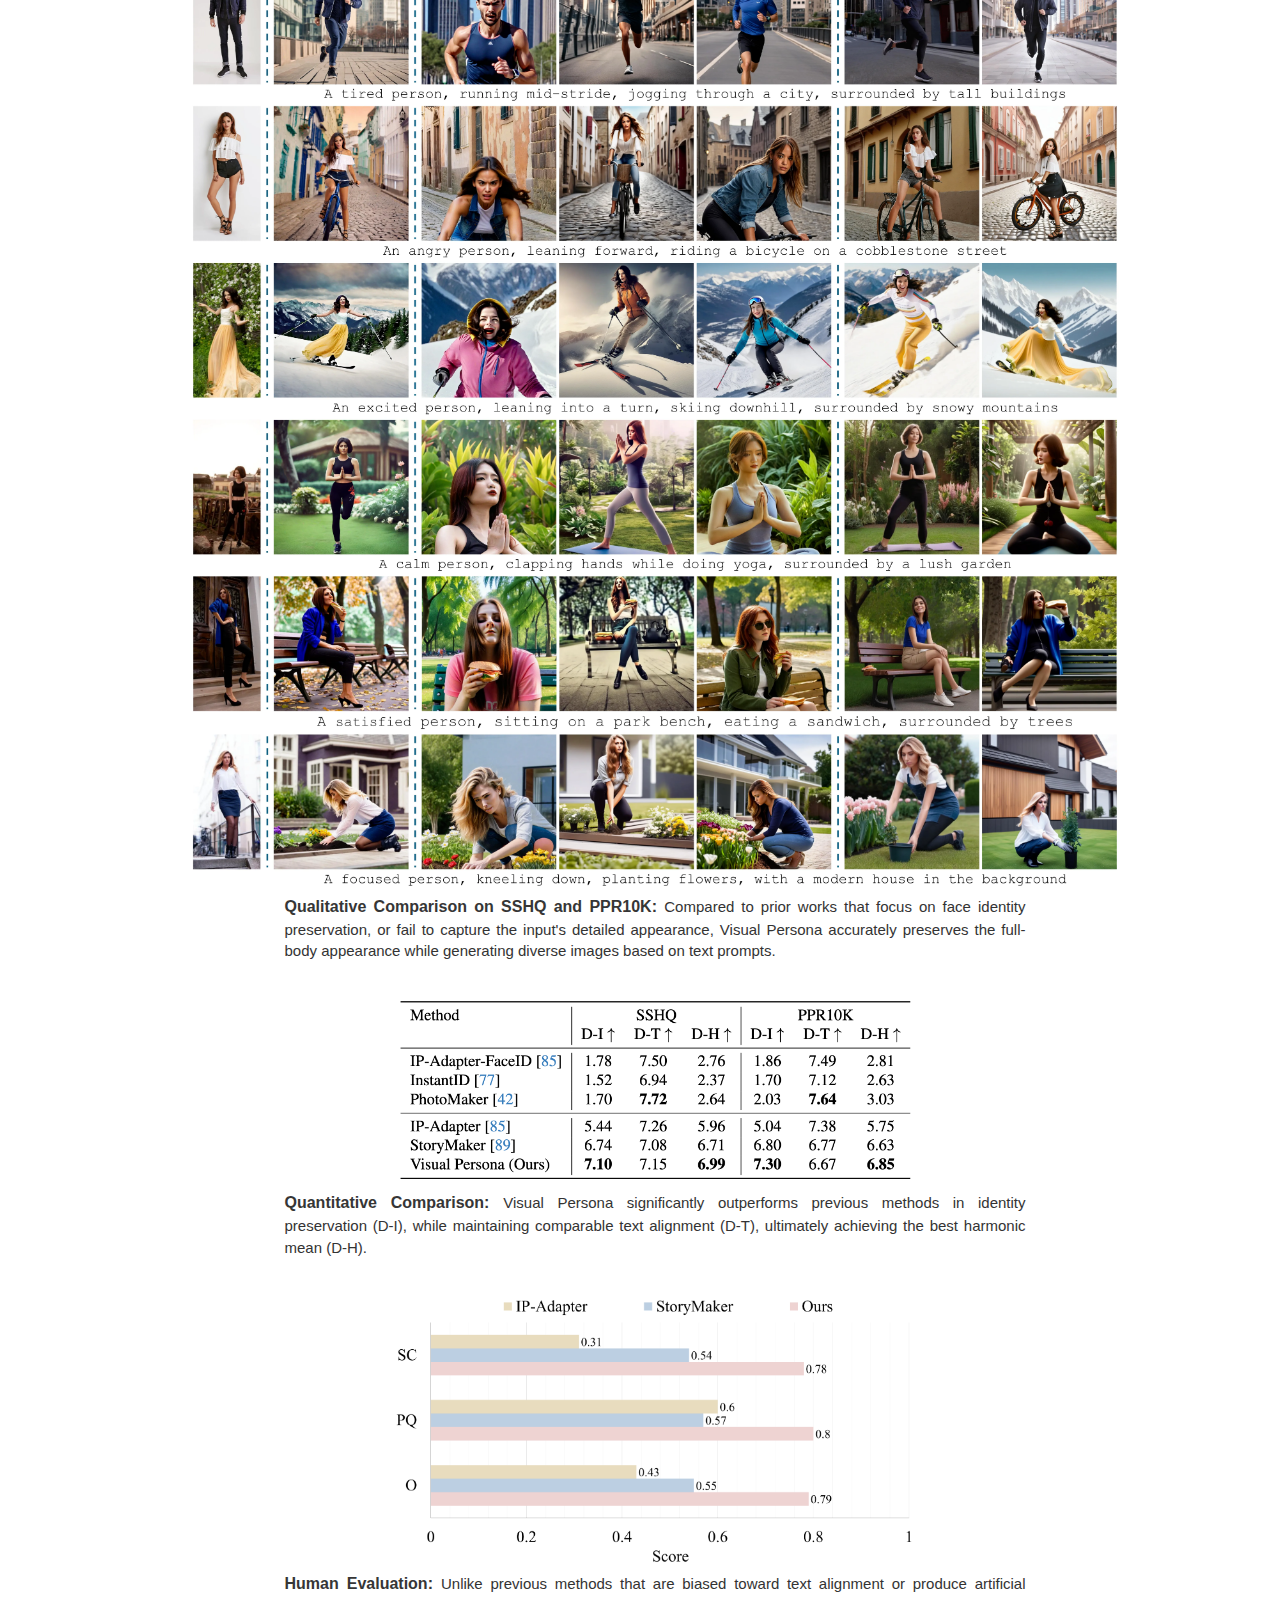
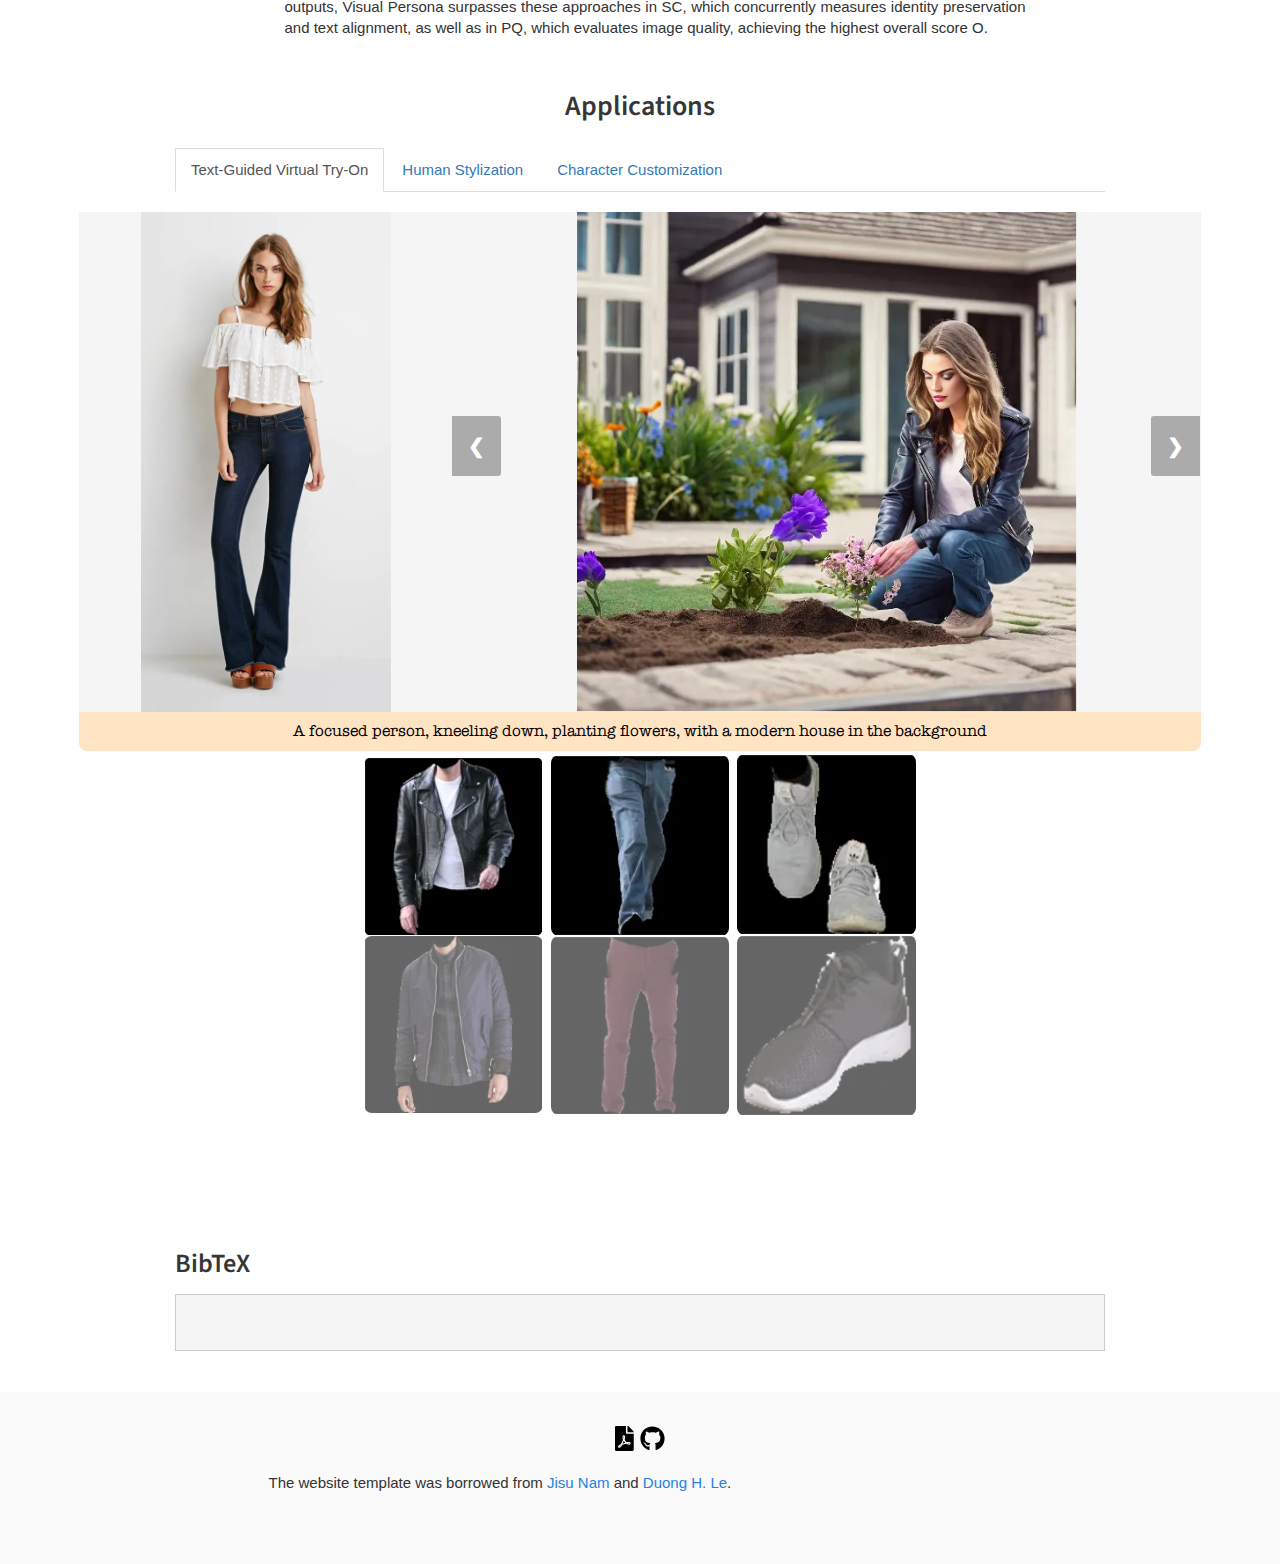
==== commit 9c80709d: "sw: bibtex / footer / author link edit" ====
--- a/index.html
+++ b/index.html
@@ -50,7 +50,7 @@
               <a href="https://scholar.google.com/citations?hl=zh-CN&user=xakYe8MAAAAJ">Jisu Nam<sup>1</sup></a>,
             </span>
             <span class="author-block">
-              Soowon Son<sup>1</sup>,
+              <a href="https://scholar.google.com/citations?user=Eo87mRsAAAAJ&hl=ko&oi=ao">Soowon Son<sup>1</sup></a>,
             </span>
             <span class="author-block">
               <a href="https://scholar.google.com/citations?user=pF2vMhgAAAAJ&hl=zh-CN">Zhan Xu<sup>2</sup></a>,
@@ -494,10 +494,10 @@
   <div class="container">
     <div class="content has-text-centered">
       <a class="icon-link"
-         href="https://arxiv.org/list/cs/new">
+         href="">
         <i class="fas fa-file-pdf"></i>
       </a>
-      <a class="icon-link" href="https://github.com/KU-CVLAB/DreamMatcher" class="external-link" disabled>
+      <a class="icon-link" href="" class="external-link" disabled>
         <i class="fab fa-github"></i>
       </a>
     </div>
@@ -505,17 +505,18 @@
       <div class="column is-8">
         <div class="content">
           <p>
-            This website is licensed under a <a rel="license"
+            The website template was borrowed from <a href="https://cvlab-kaist.github.io/DreamMatcher/">Jisu Nam</a> and <a href="https://lehduong.github.io/OneDiffusion-homepage/">Duong H. Le</a>.
+            <!-- This website is licensed under a <a rel="license"
                                                 href="http://creativecommons.org/licenses/by-sa/4.0/">Creative
-            Commons Attribution-ShareAlike 4.0 International License</a>.
+            Commons Attribution-ShareAlike 4.0 International License</a>. -->
           </p>
-          <p>
+          <!-- <p>
             This means you are free to borrow the <a
               href="https://ku-cvlab.github.io/DreamMatcher/">source code</a> of this website,
             we just ask that you link back to this page in the footer.
             Please remember to remove the analytics code included in the header of the website which
             you do not want on your website.
-          </p>
+          </p> -->
         </div>
       </div>
     </div>
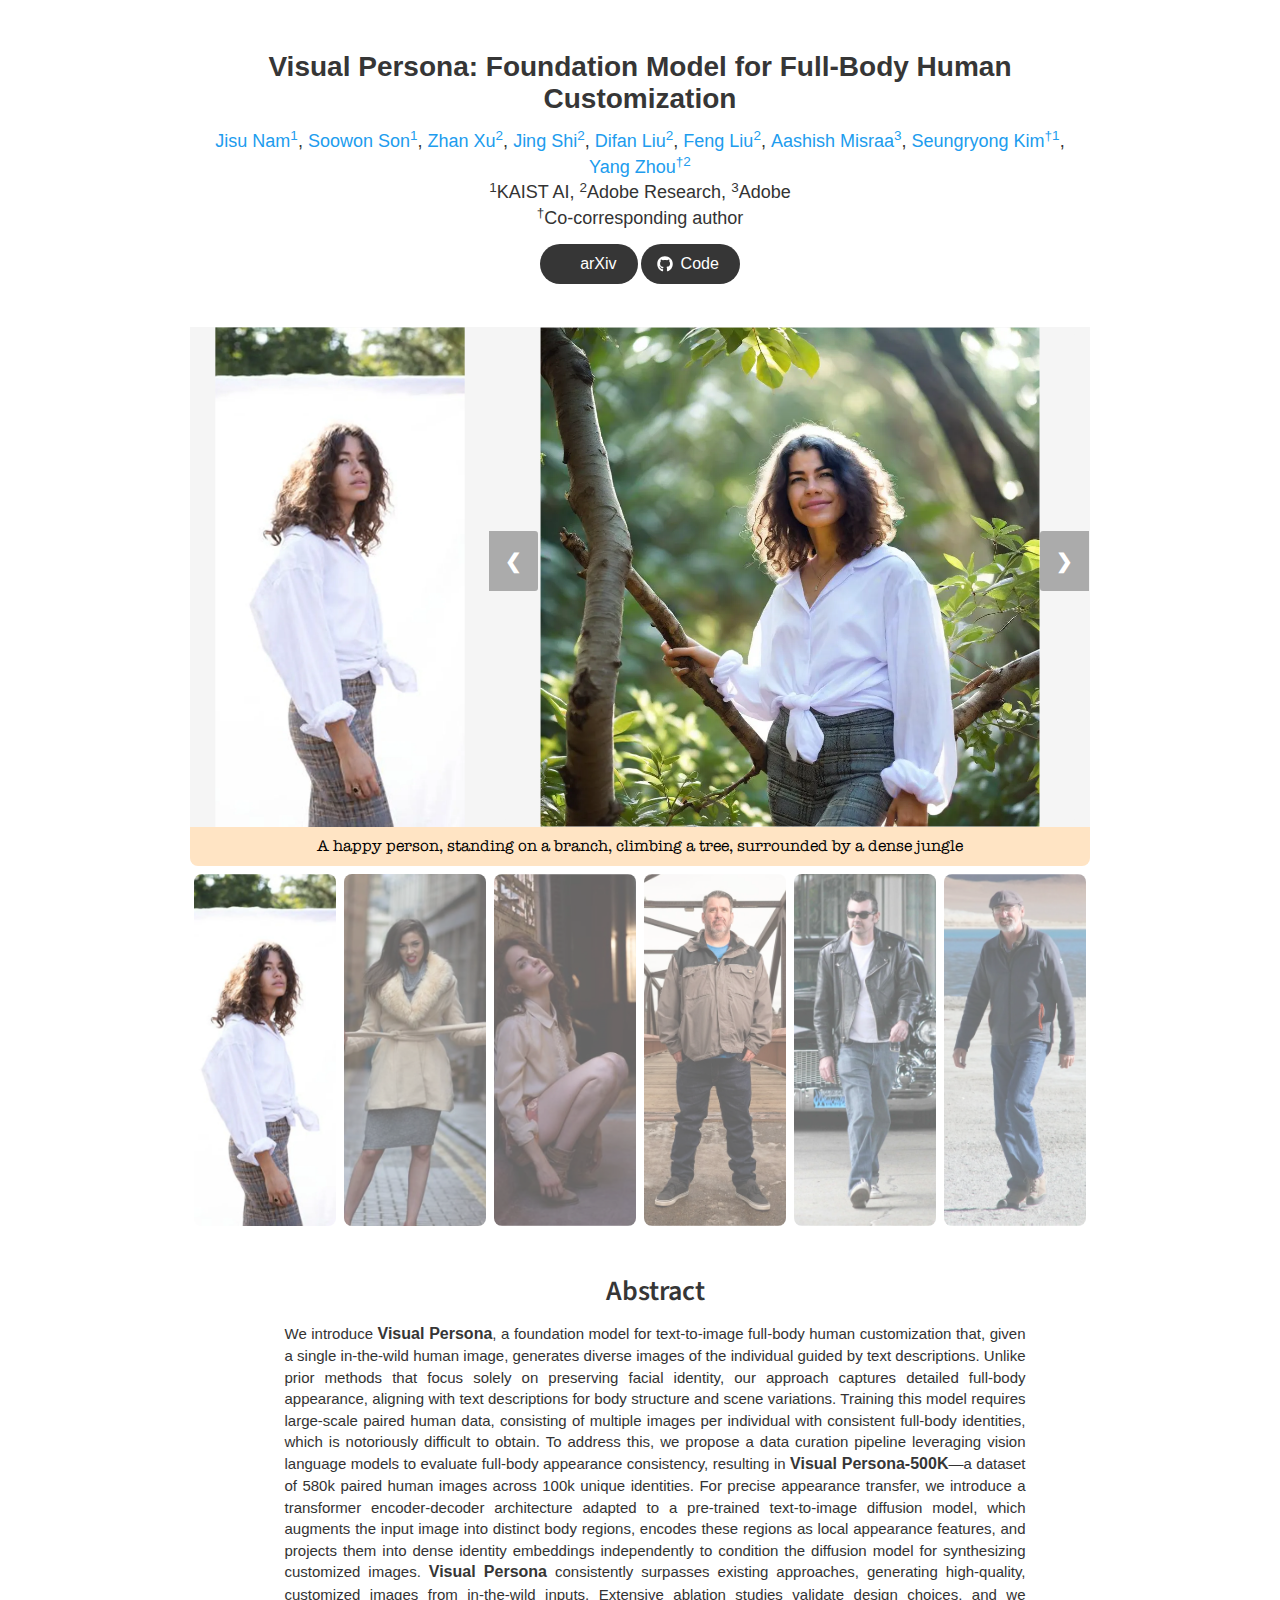
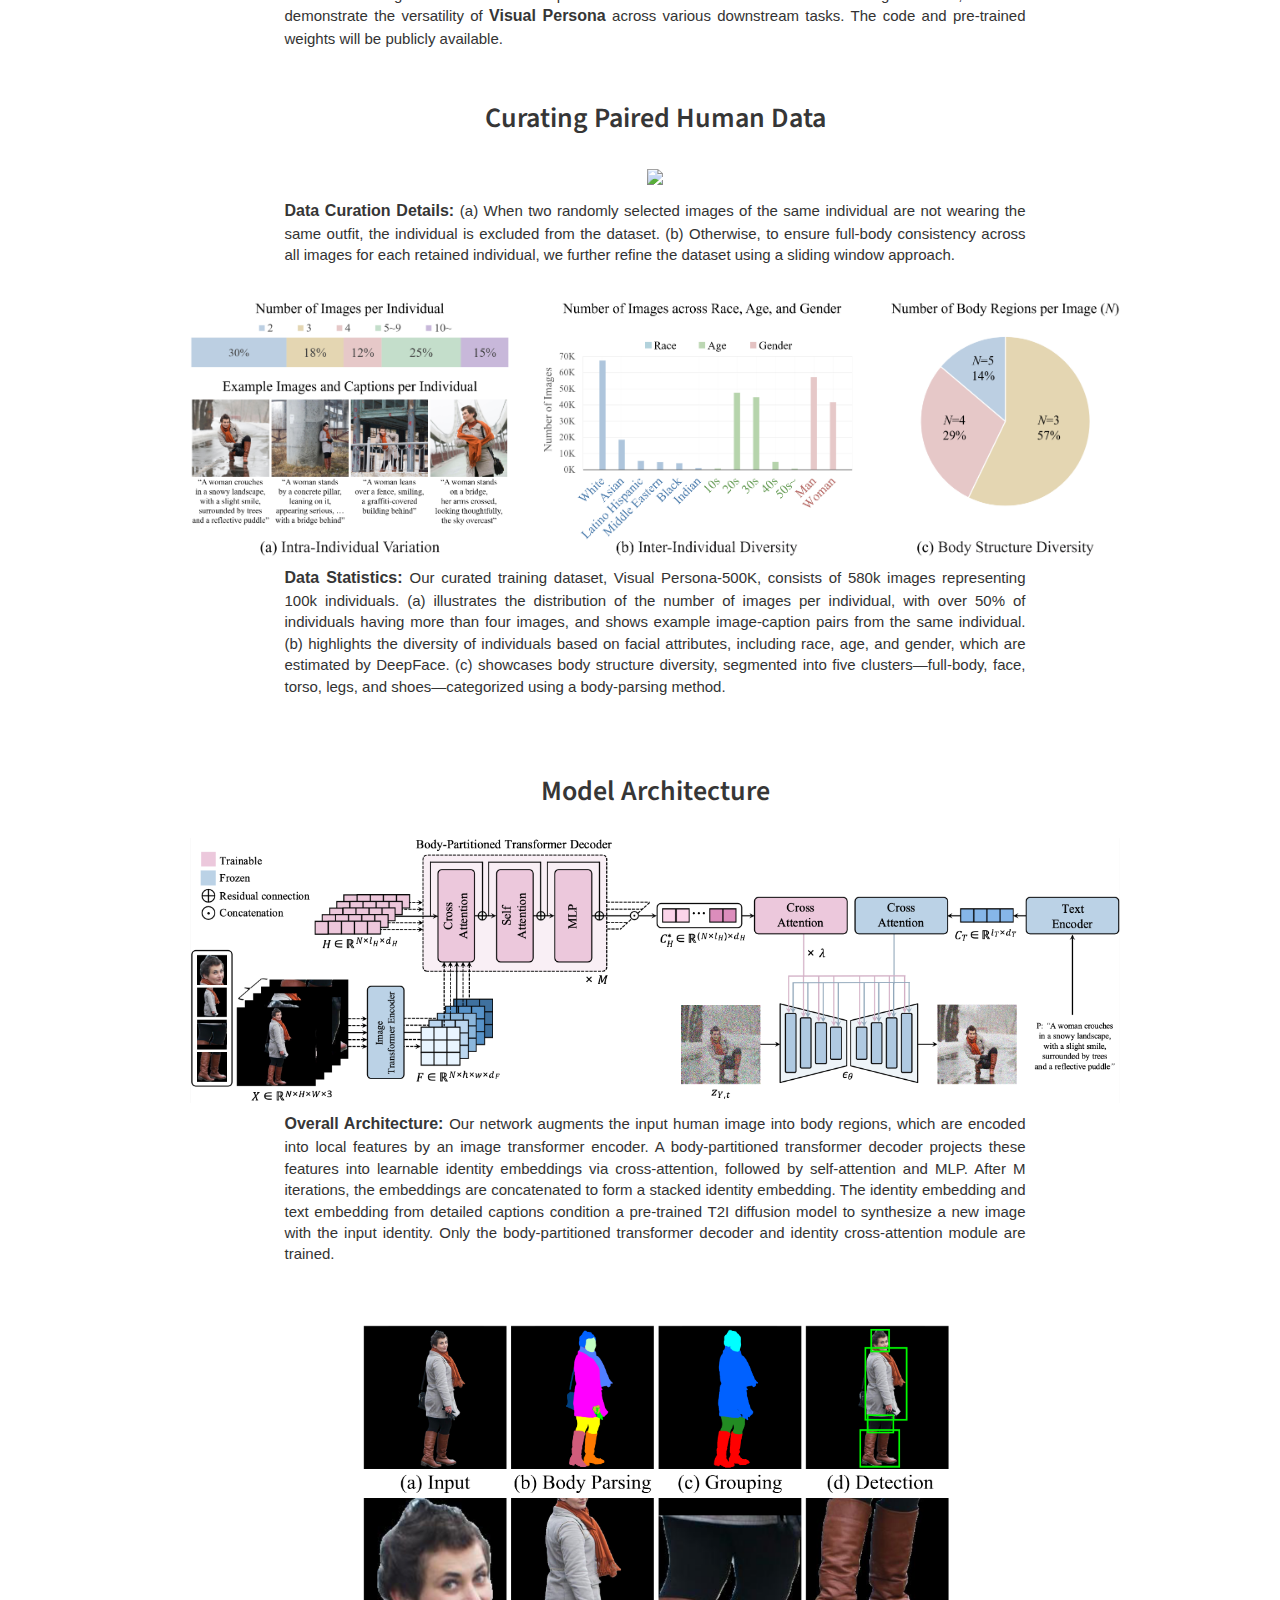
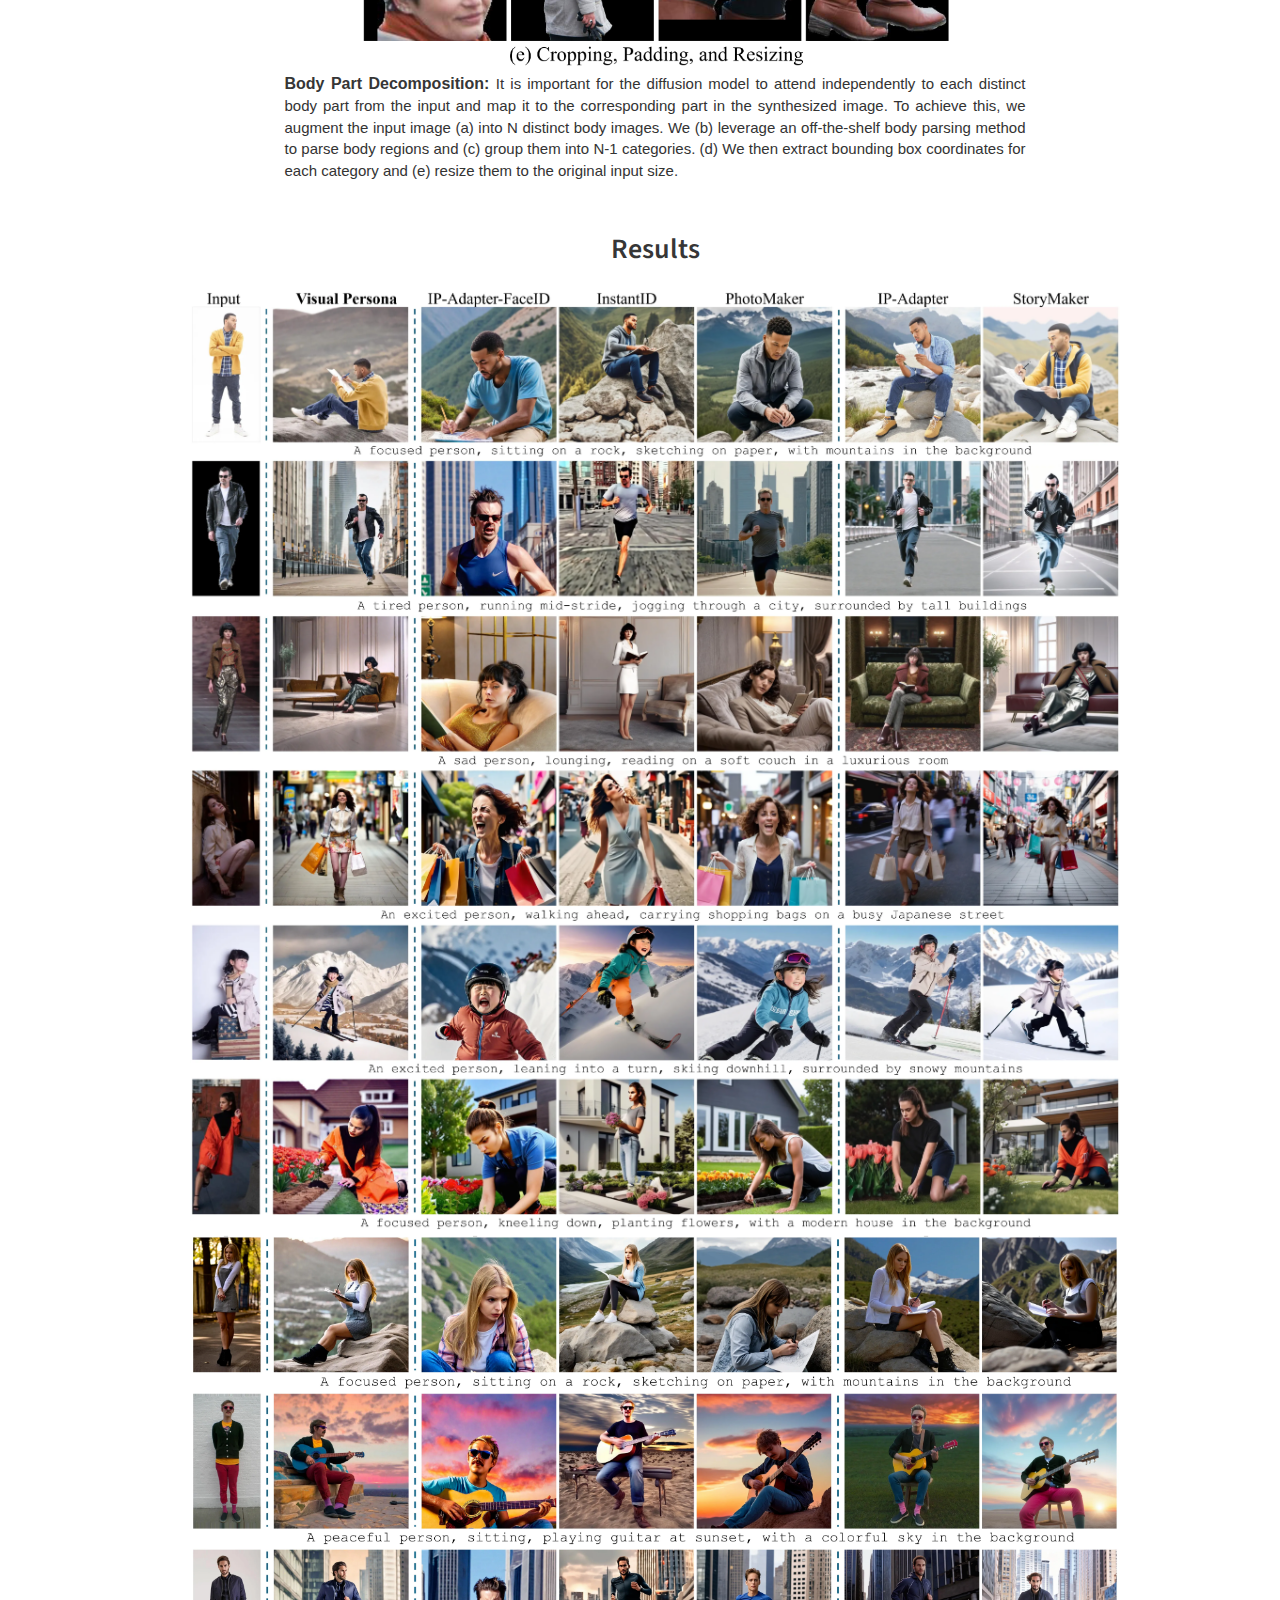
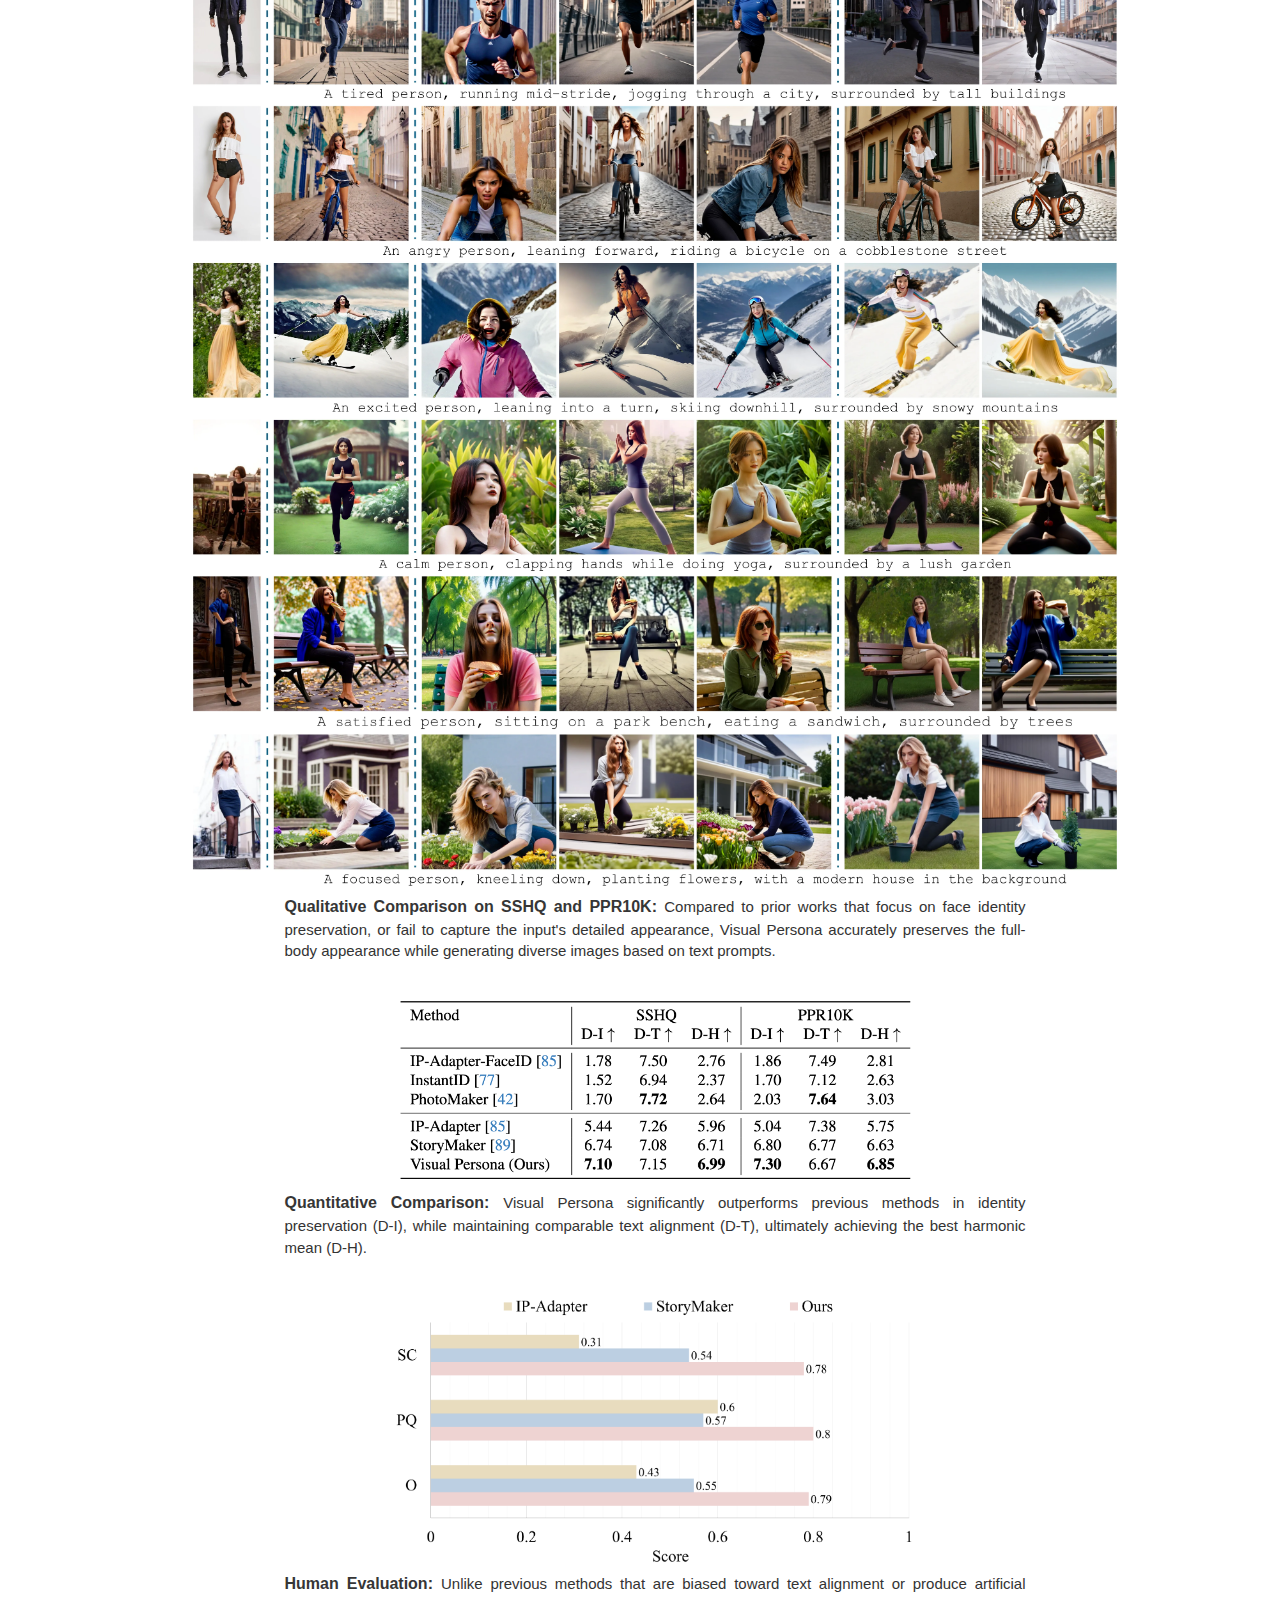
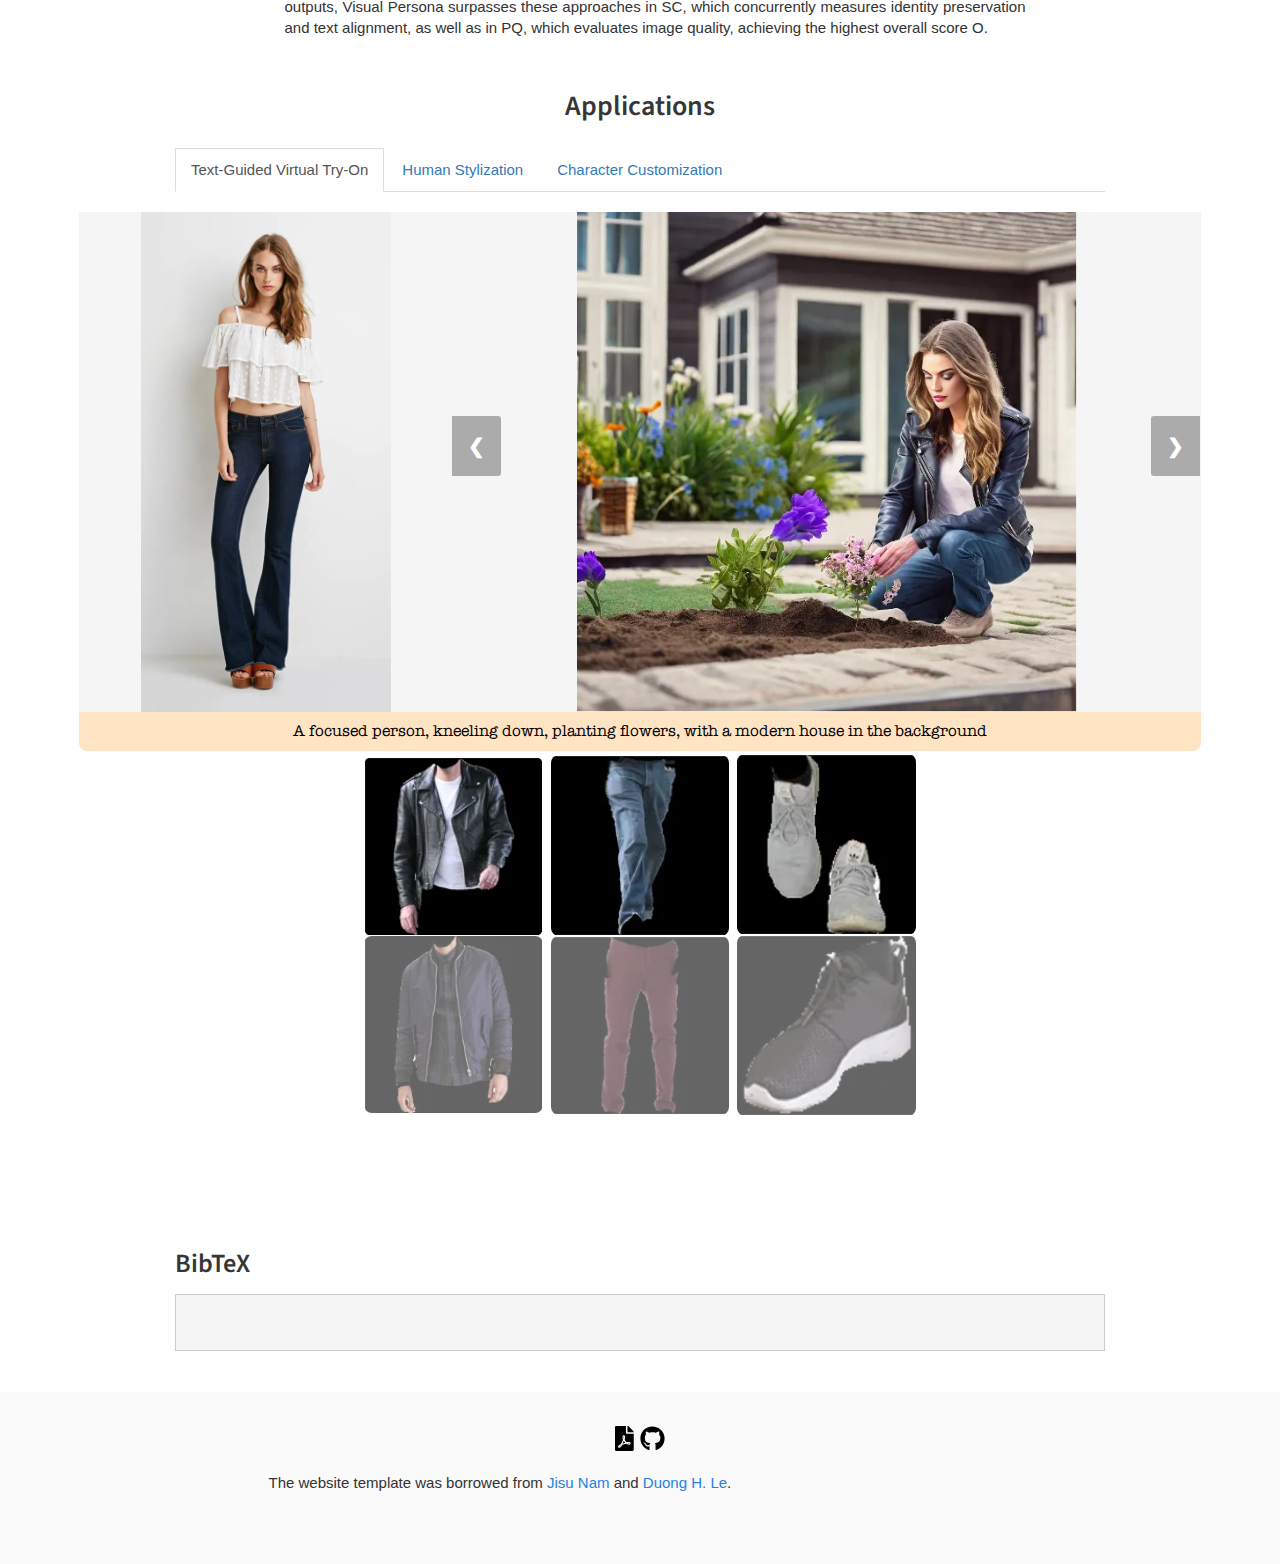
==== commit 4e6913a7: "sw: author edit" ====
--- a/index.html
+++ b/index.html
@@ -71,11 +71,11 @@
               <a href="https://scholar.google.com/citations?hl=zh-CN&user=cIK1hS8AAAAJ">Seungryong Kim<sup>&dagger;1</sup></a>,
             </span>
             <span class="author-block">
-              <a href="">Yang Zhou<sup>&dagger;2</sup></a>,
+              <a href="">Yang Zhou<sup>&dagger;2</sup></a>
             </span> 
           </div>
           <div class="is-size-5 publication-authors">
-            <span class="author-block"><sup>1</sup>KAIST, <sup>2</sup>Adobe Research, <sup>3</sup>Adobe
+            <span class="author-block"><sup>1</sup>KAIST AI, <sup>2</sup>Adobe Research, <sup>3</sup>Adobe
           </div>
 
           <div class="is-size-5 publication-authors">
